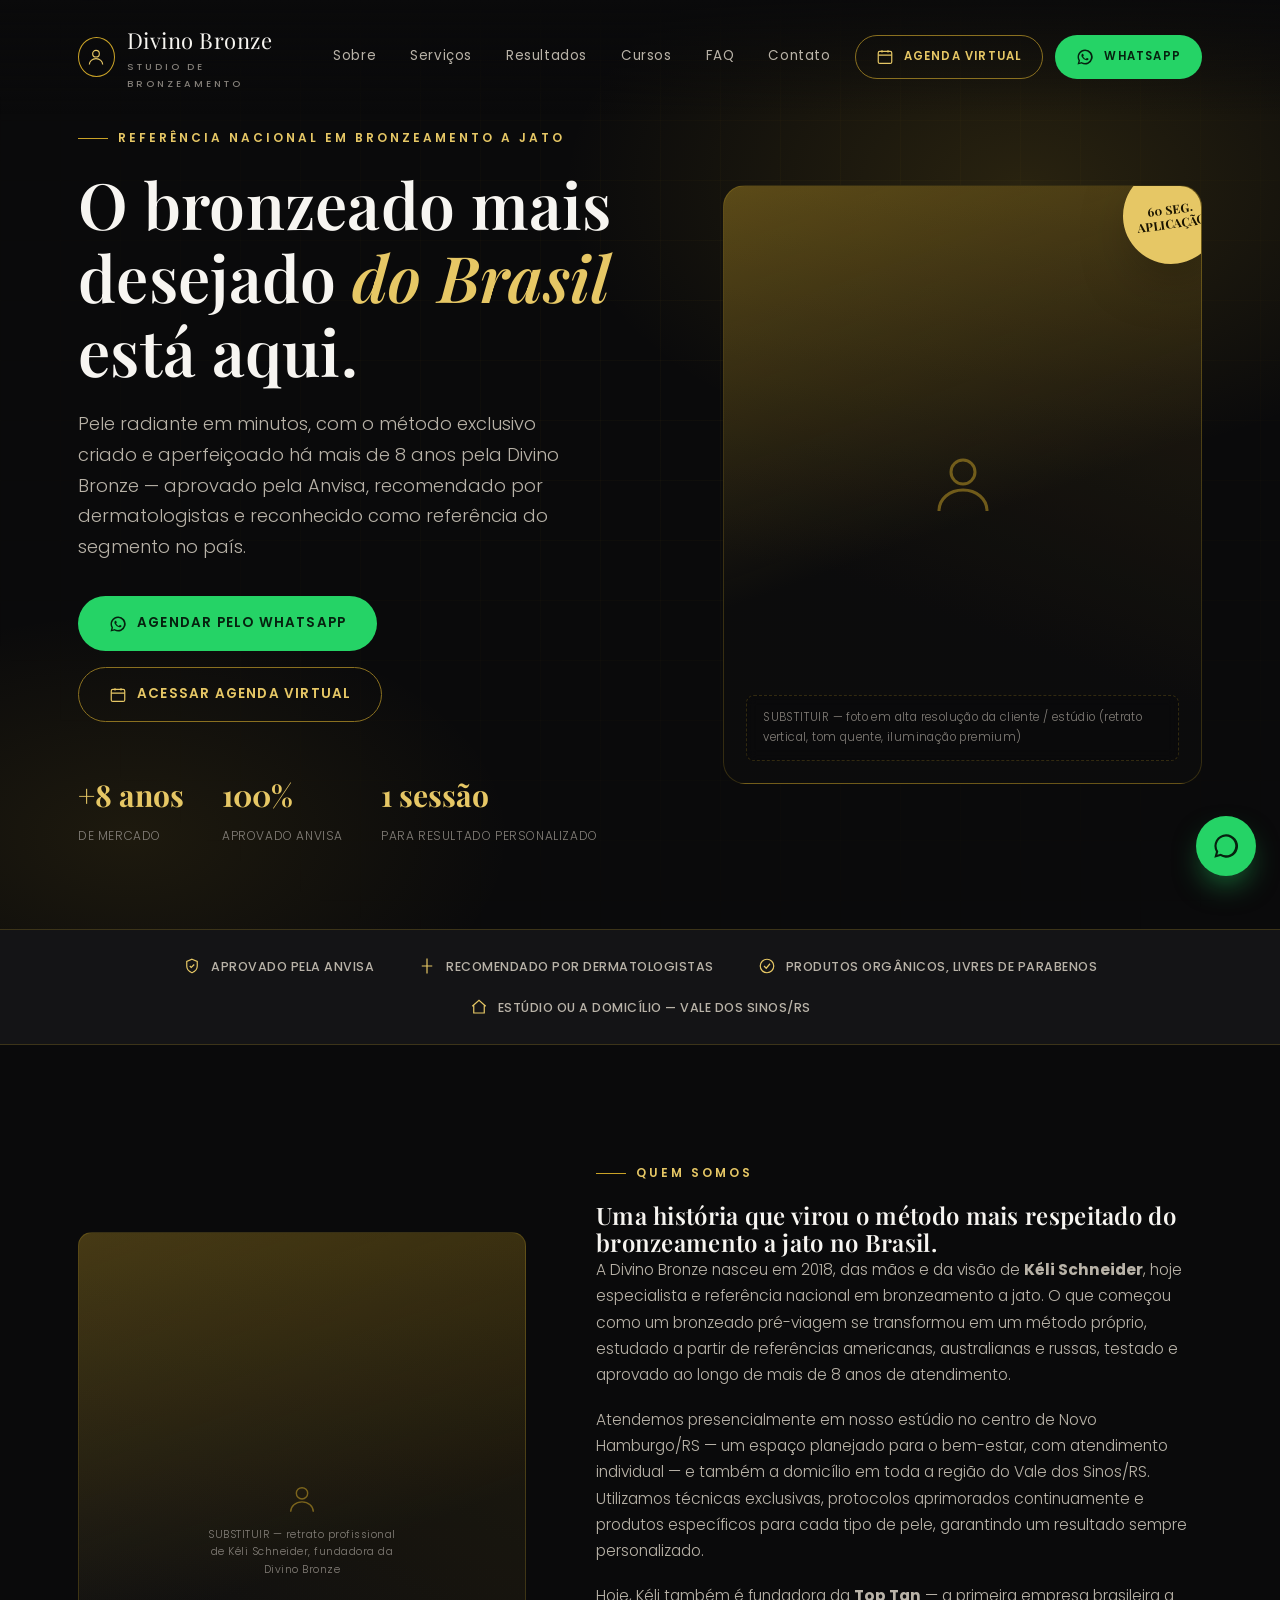
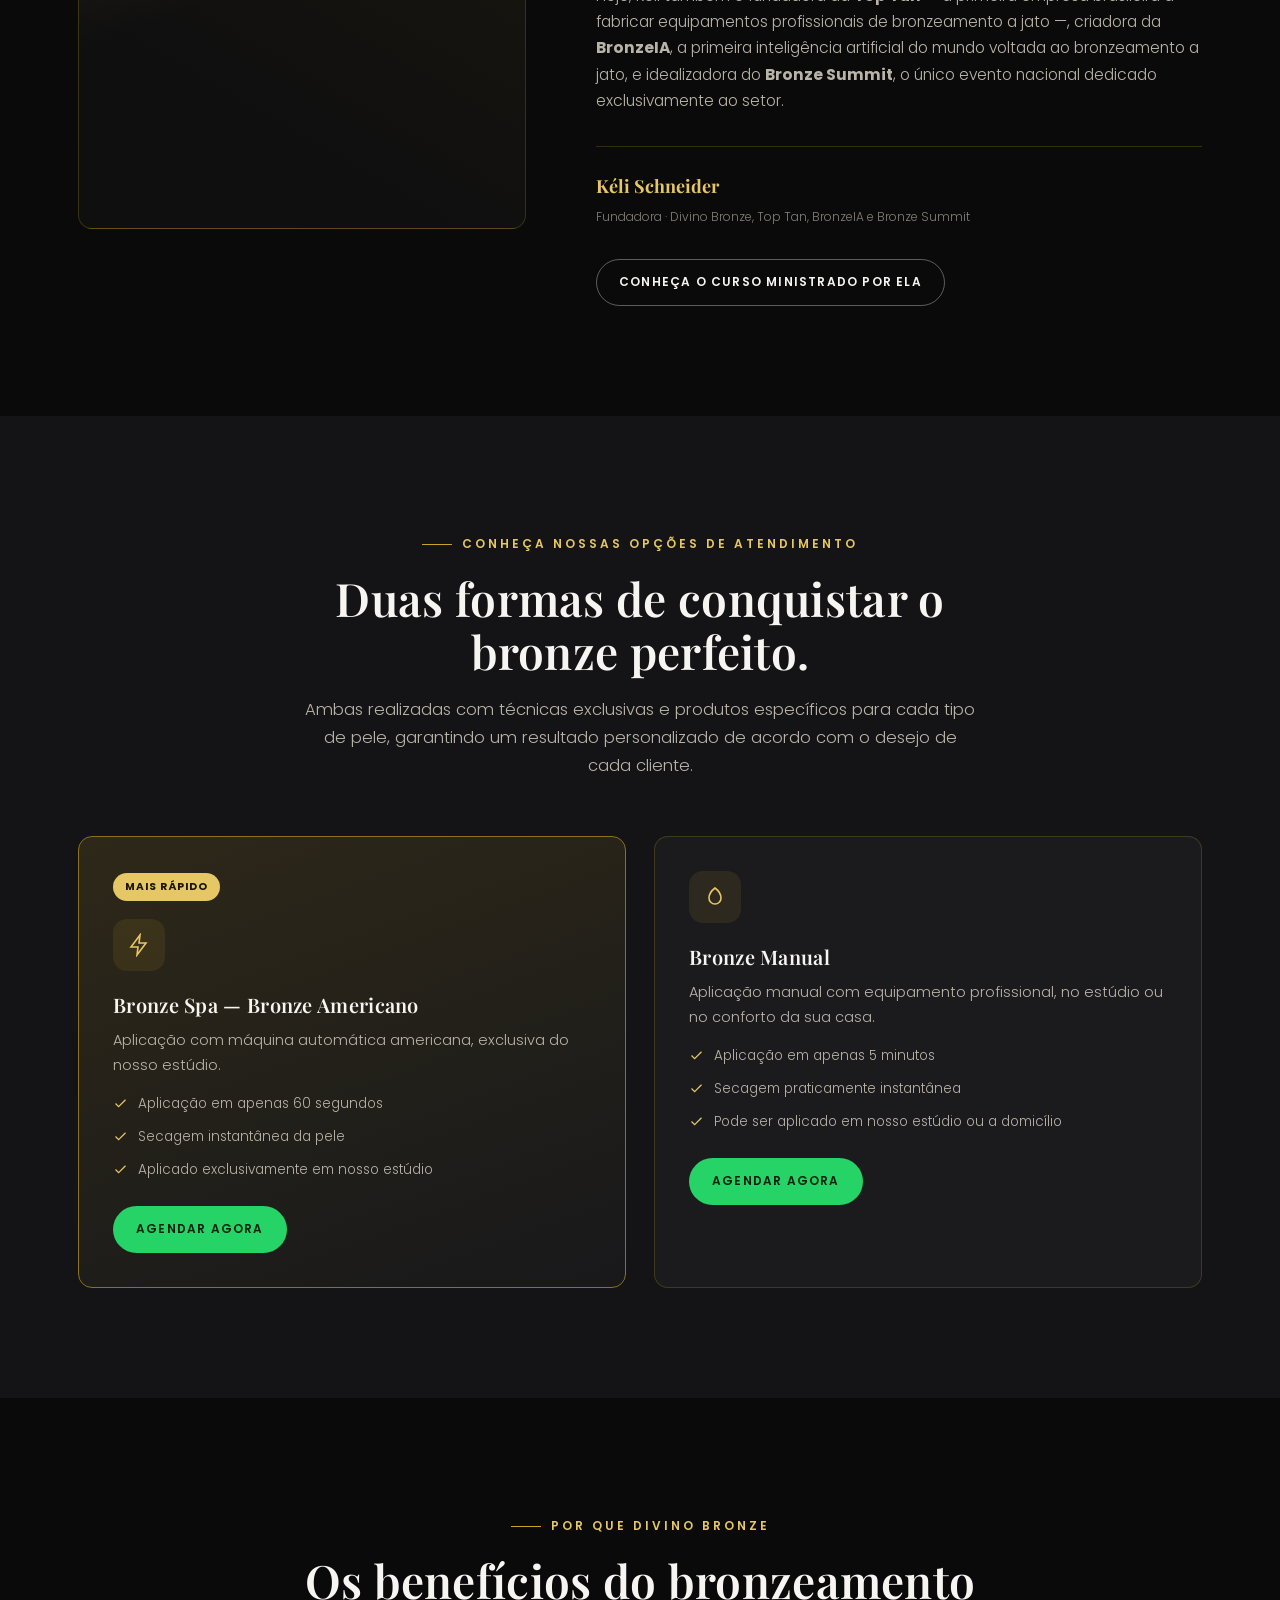
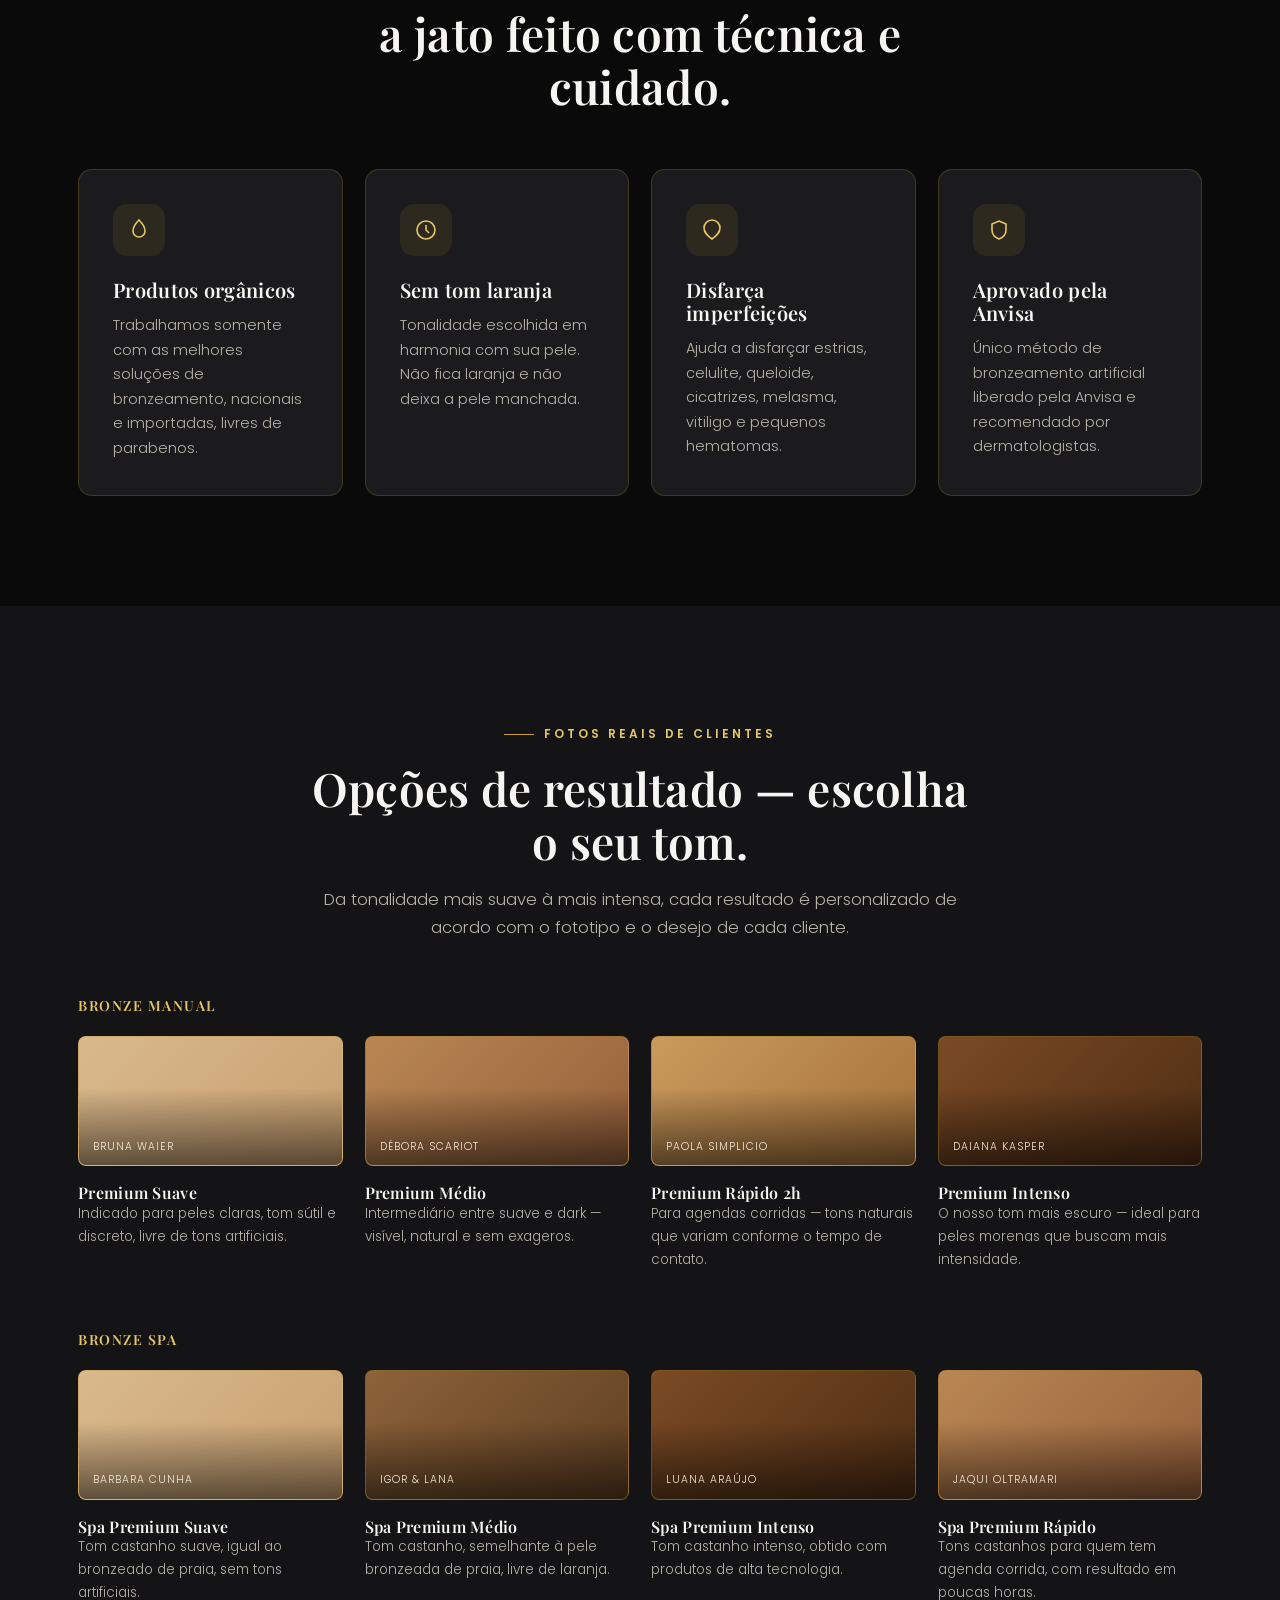
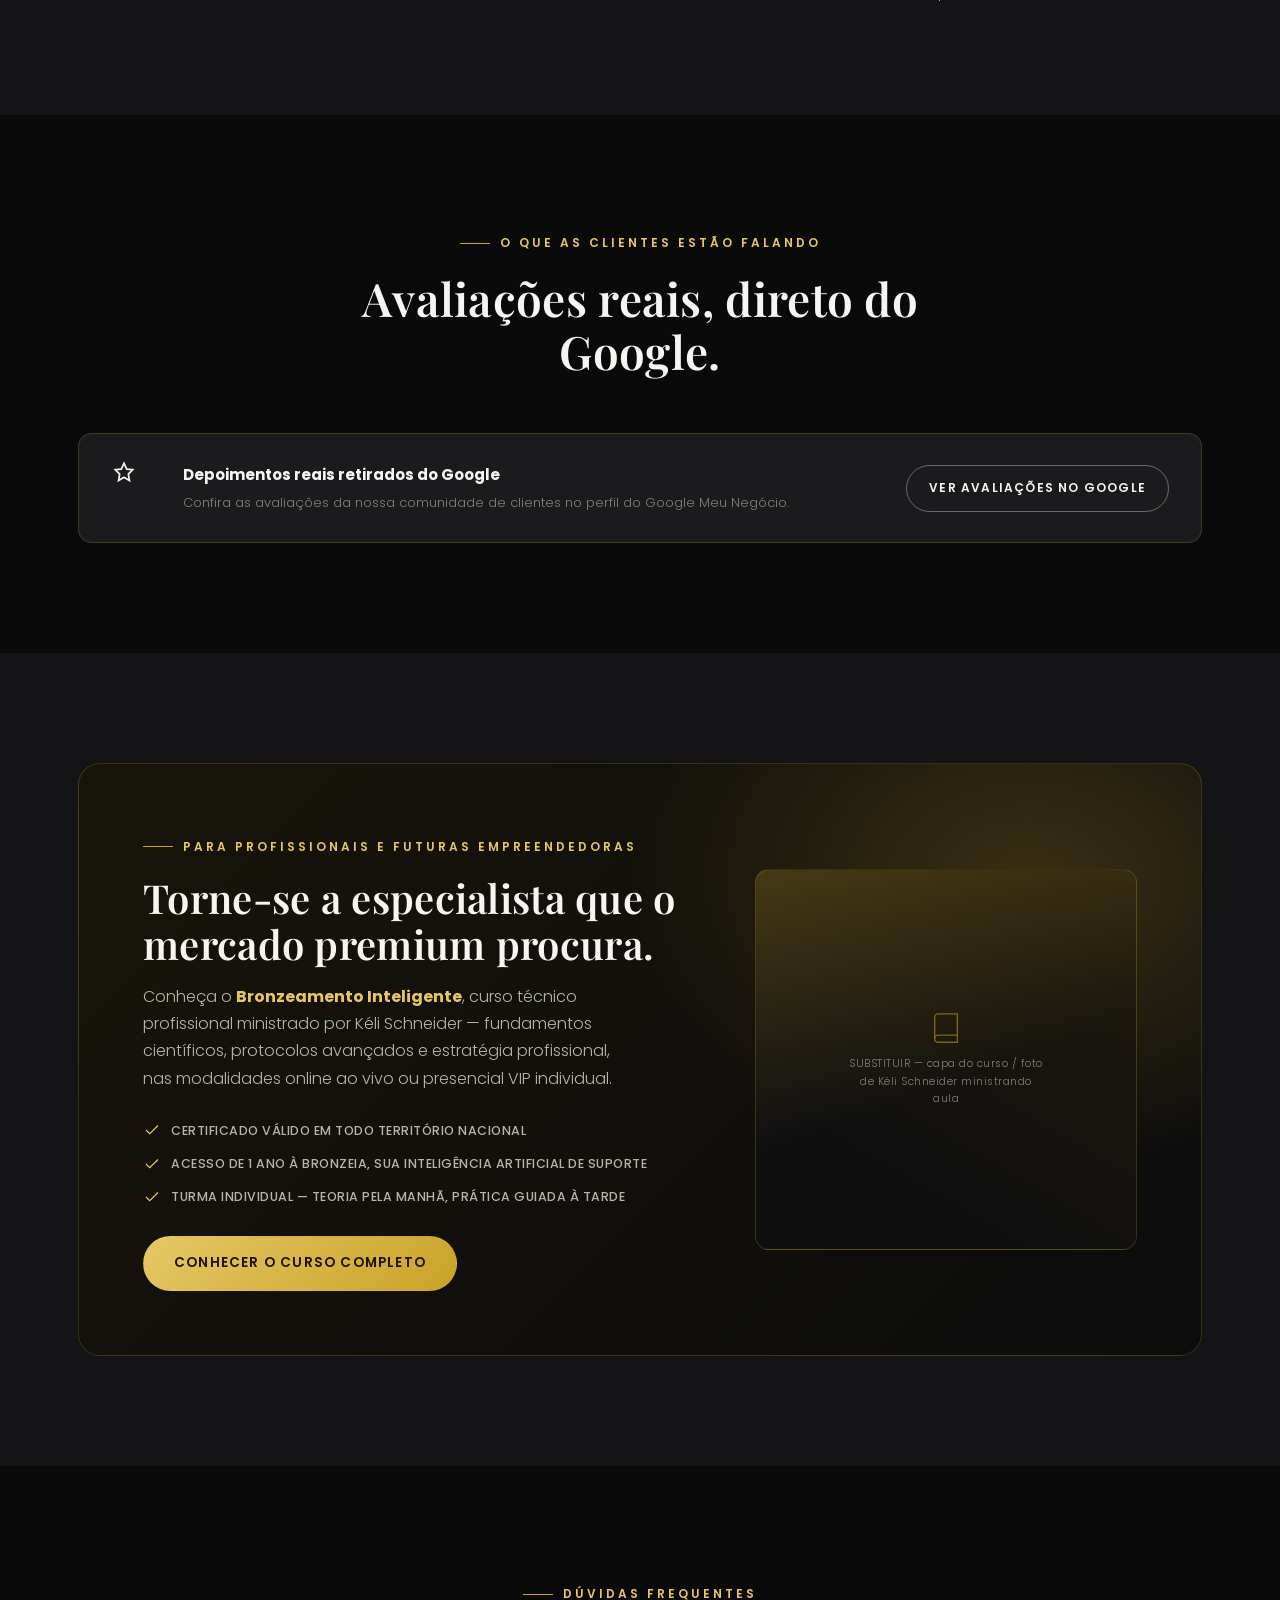
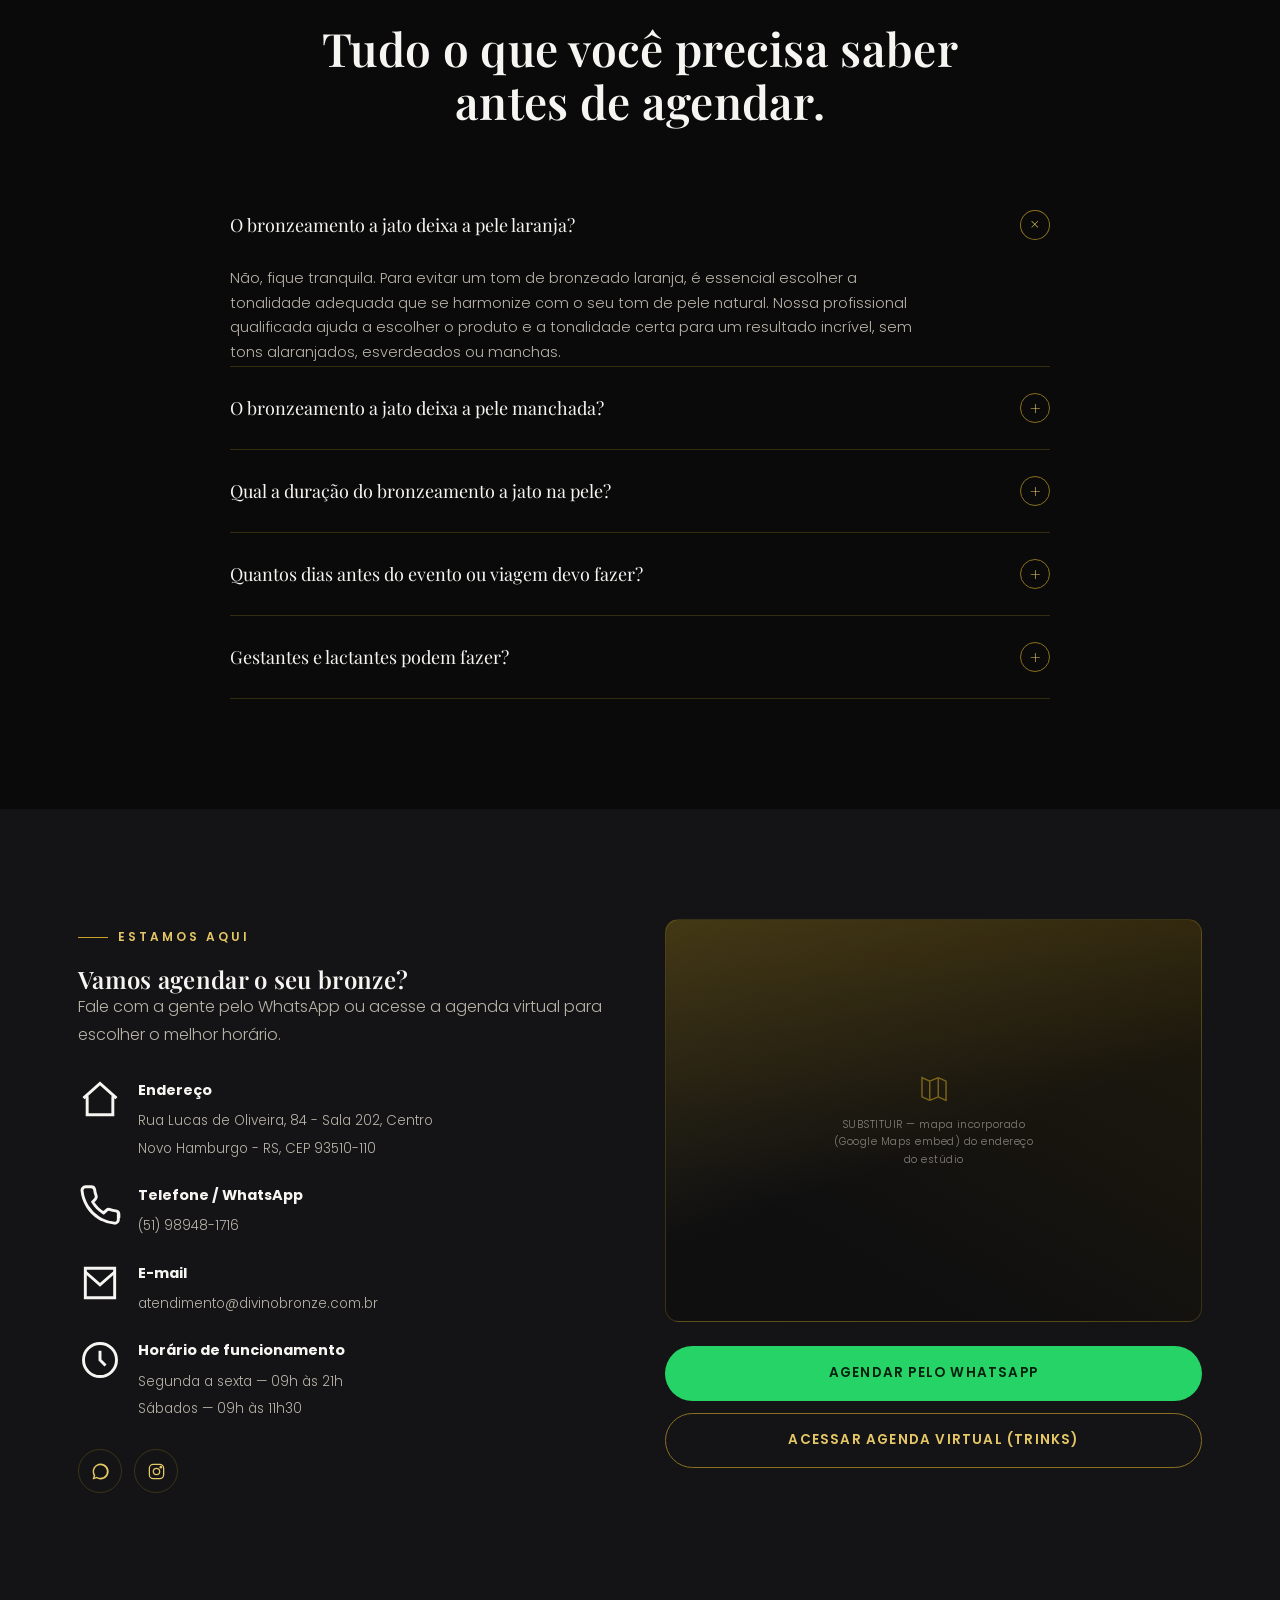
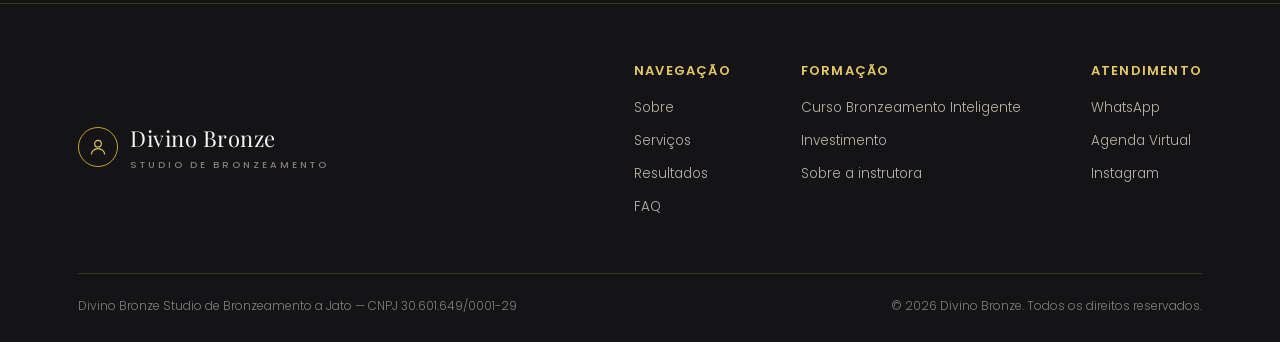
==== index.html @ 5d131f24 "Create index.html" ====
<!DOCTYPE html>
  <html lang="pt-BR">
  <head>
  <meta charset="UTF-8">
  <meta name="viewport" content="width=device-width, initial-scale=1.0">
  <title>Divino Bronze | Studio de Bronzeamento a Jato em Novo Hamburgo/RS</title>
  <meta name="description" content="Referência nacional em bronzeamento a jato. Atendimento premium em estúdio ou a domicílio em Novo Hamburgo/RS. Agende pelo WhatsApp ou pela agenda virtual.">
  <link rel="preconnect" href="https://fonts.googleapis.com">
  <link rel="preconnect" href="https://fonts.gstatic.com" crossorigin>
  <link href="https://fonts.googleapis.com/css2?family=Playfair+Display:wght@500;600;700&family=Poppins:wght@300;400;500;600;700&display=swap" rel="stylesheet">
  <link rel="stylesheet" href="css/style.css">
  </head>
  <body>

  <!-- ===================== HEADER ===================== -->
  <header class="site-header">
    <div class="container header-inner">
      <a href="index.html" class="logo">
        <span class="mark">
          <svg viewBox="0 0 24 24" fill="none" stroke="currentColor" stroke-width="1.4"><circle cx="12" cy="8" r="4"/><path d="M4 21c0-4 3.5-7 8-7s8 3 8 7"/></svg>
        </span>
        <span>Divino Bronze<small>Studio de Bronzeamento</small></span>
    </a>

    <nav class="main-nav">
      <a href="index.html#sobre">Sobre</a>
      <a href="index.html#servicos">Serviços</a>
        <a href="index.html#resultados">Resultados</a>
        <a href="cursos.html">Cursos</a>
        <a href="index.html#faq">FAQ</a>
        <a href="index.html#contato">Contato</a>
      </nav>

      <div class="header-ctas">
        <a class="btn btn-agenda btn-sm" href="https://www.trinks.com/divino-bronze" target="_blank" rel="noopener">
          <svg viewBox="0 0 24 24" fill="none" stroke="currentColor" stroke-width="1.6"><rect x="3" y="4.5" width="18" height="16" rx="2"/><path d="M3 9.5h18M8 3v3M16 3v3"/></svg>
          <span class="long">Agenda Virtual</span>
        </a>
        <a class="btn btn-whatsapp btn-sm" href="https://wa.me/5551989481716?text=Ol%C3%A1%2C%20Divino%20Bronze!%20Quero%20agendar%20meu%20bronzeamento%20a%20jato." target="_blank" rel="noopener">
          <svg viewBox="0 0 24 24" fill="currentColor"><path d="M12 2a10 10 0 0 0-8.6 15L2 22l5.2-1.4A10 10 0 1 0 12 2zm0 18a8 8 0 0 1-4.1-1.1l-.3-.2-3 .8.8-2.9-.2-.3A8 8 0 1 1 12 20zm4.4-5.9c-.2-.1-1.4-.7-1.6-.8-.2-.1-.4-.1-.5.1-.2.2-.6.8-.8 1-.1.2-.3.2-.5.1-.2-.1-1-.4-2-1.2-.7-.7-1.2-1.5-1.4-1.7-.1-.2 0-.4.1-.5l.4-.4c.1-.1.2-.3.2-.4.1-.2 0-.3 0-.4-.1-.1-.5-1.3-.7-1.8-.2-.4-.4-.4-.5-.4h-.5c-.2 0-.4.1-.6.3-.2.2-.8.8-.8 1.9s.8 2.2.9 2.4c.1.2 1.6 2.5 4 3.5.6.2 1 .4 1.3.5.6.2 1.1.2 1.5.1.5-.1 1.4-.6 1.6-1.1.2-.5.2-1 .1-1.1z"/></svg>
          <span>WhatsApp</span>
        </a>
      </div>

      <button class="nav-toggle" aria-label="Abrir menu">
      <svg viewBox="0 0 24 24" fill="none" stroke="currentColor" stroke-width="1.6"><path d="M4 7h16M4 12h16M4 17h16"/></svg>
      </button>
    </div>
  </header>

  <div class="mobile-panel">
    <button class="mobile-close" aria-label="Fechar menu">
      <svg viewBox="0 0 24 24" fill="none" stroke="currentColor" stroke-width="1.6"><path d="M6 6l12 12M18 6L6 18"/></svg>
    </button>
    <a href="index.html#sobre">Sobre</a>
    <a href="index.html#servicos">Serviços</a>
    <a href="index.html#resultados">Resultados</a>
    <a href="cursos.html">Cursos</a>
    <a href="index.html#faq">FAQ</a>
    <a href="index.html#contato">Contato</a>
    <div class="cta-row">
      <a class="btn btn-whatsapp" href="https://wa.me/5551989481716?text=Ol%C3%A1%2C%20Divino%20Bronze!%20Quero%20agendar%20meu%20bronzeamento%20a%20jato." target="_blank" rel="noopener">WhatsApp</a>
      <a class="btn btn-agenda" href="https://www.trinks.com/divino-bronze" target="_blank" rel="noopener">Agenda Virtual</a>
    </div>
  </div>

  <!-- ===================== HERO ===================== -->
  <section class="hero">
    <div class="container hero-grid">
      <div class="reveal in-view">
        <div class="eyebrow">Referência nacional em bronzeamento a jato</div>
        <h1>O bronzeado mais desejado <em>do Brasil</em> está aqui.</h1>
        <p class="lead">Pele radiante em minutos, com o método exclusivo criado e aperfeiçoado há mais de 8 anos pela Divino Bronze — aprovado pela Anvisa, recomendado por dermatologistas e reconhecido como referência do segmento no país.</p>
        <div class="cta-row">
          <a class="btn btn-whatsapp" href="https://wa.me/5551989481716?text=Ol%C3%A1%2C%20Divino%20Bronze!%20Quero%20agendar%20meu%20bronzeamento%20a%20jato." target="_blank" rel="noopener">
            <svg viewBox="0 0 24 24" fill="currentColor"><path d="M12 2a10 10 0 0 0-8.6 15L2 22l5.2-1.4A10 10 0 1 0 12 2zm0 18a8 8 0 0 1-4.1-1.1l-.3-.2-3 .8.8-2.9-.2-.3A8 8 0 1 1 12 20zm4.4-5.9c-.2-.1-1.4-.7-1.6-.8-.2-.1-.4-.1-.5.1-.2.2-.6.8-.8 1-.1.2-.3.2-.5.1-.2-.1-1-.4-2-1.2-.7-.7-1.2-1.5-1.4-1.7-.1-.2 0-.4.1-.5l.4-.4c.1-.1.2-.3.2-.4.1-.2 0-.3 0-.4-.1-.1-.5-1.3-.7-1.8-.2-.4-.4-.4-.5-.4h-.5c-.2 0-.4.1-.6.3-.2.2-.8.8-.8 1.9s.8 2.2.9 2.4c.1.2 1.6 2.5 4 3.5.6.2 1 .4 1.3.5.6.2 1.1.2 1.5.1.5-.1 1.4-.6 1.6-1.1.2-.5.2-1 .1-1.1z"/></svg>
            Agendar pelo WhatsApp
        </a>
        <a class="btn btn-agenda" href="https://www.trinks.com/divino-bronze" target="_blank" rel="noopener">
            <svg viewBox="0 0 24 24" fill="none" stroke="currentColor" stroke-width="1.6"><rect x="3" y="4.5" width="18" height="16" rx="2"/><path d="M3 9.5h18M8 3v3M16 3v3"/></svg>
            Acessar Agenda Virtual
        </a>
      </div>
      <div class="hero-stats">
        <div class="stat"><b>+8 anos</b><span>DE MERCADO</span></div>
        <div class="stat"><b>100%</b><span>APROVADO ANVISA</span></div>
        <div class="stat"><b>1 sessão</b><span>PARA RESULTADO PERSONALIZADO</span></div>
        </div>
    </div>

      <div class="reveal">
        <div class="hero-visual">
        <div class="hero-badge">60 SEG. APLICAÇÃO</div>
        <svg class="ph-icon" viewBox="0 0 24 24" fill="none" stroke="currentColor" stroke-width="1"><circle cx="12" cy="8" r="4"/><path d="M4 21c0-4 3.5-7 8-7s8 3 8 7"/></svg>
          <div class="ph-label">SUBSTITUIR — foto em alta resolução da cliente / estúdio (retrato vertical, tom quente, iluminação premium)</div>
        </div>
      </div>
    </div>
  </section>

  <!-- ===================== TRUST BAR ===================== -->
  <div class="trust-bar">
    <div class="container">
      <div class="trust-item"><svg viewBox="0 0 24 24" fill="none" stroke="currentColor" stroke-width="1.6"><path d="M12 3l7 3v6c0 4.5-3 7.5-7 9-4-1.5-7-4.5-7-9V6l7-3z"/><path d="m9 12 2 2 4-4"/></svg> Aprovado pela Anvisa</div>
      <div class="trust-item"><svg viewBox="0 0 24 24" fill="none" stroke="currentColor" stroke-width="1.6"><path d="M12 2v20M5 12h14"/></svg> Recomendado por dermatologistas</div>
    <div class="trust-item"><svg viewBox="0 0 24 24" fill="none" stroke="currentColor" stroke-width="1.6"><circle cx="12" cy="12" r="9"/><path d="M8 12l3 3 5-6"/></svg> Produtos orgânicos, livres de parabenos</div>
    <div class="trust-item"><svg viewBox="0 0 24 24" fill="none" stroke="currentColor" stroke-width="1.6"><path d="M3 11l9-8 9 8M5 10v10h14V10"/></svg> Estúdio ou a domicílio — Vale dos Sinos/RS</div>
  </div>
  </div>

  <!-- ===================== SOBRE ===================== -->
  <section class="section" id="sobre">
    <div class="container about-grid">
      <div class="reveal">
        <div class="photo-ph about-visual">
          <svg viewBox="0 0 24 24" fill="none" stroke="currentColor" stroke-width="1"><circle cx="12" cy="8" r="4"/><path d="M4 21c0-4 3.5-7 8-7s8 3 8 7"/></svg>
          <span>SUBSTITUIR — retrato profissional de Kéli Schneider, fundadora da Divino Bronze</span>
        </div>
      </div>
      <div class="reveal about-copy">
        <div class="eyebrow">Quem somos</div>
        <h2>Uma história que virou o método mais respeitado do bronzeamento a jato no Brasil.</h2>
        <p>A Divino Bronze nasceu em 2018, das mãos e da visão de <strong>Kéli Schneider</strong>, hoje especialista e referência nacional em bronzeamento a jato. O que começou como um bronzeado pré-viagem se transformou em um método próprio, estudado a partir de referências americanas, australianas e russas, testado e aprovado ao longo de mais de 8 anos de atendimento.</p>
        <p>Atendemos presencialmente em nosso estúdio no centro de Novo Hamburgo/RS — um espaço planejado para o bem-estar, com atendimento individual — e também a domicílio em toda a região do Vale dos Sinos/RS. Utilizamos técnicas exclusivas, protocolos aprimorados continuamente e produtos específicos para cada tipo de pele, garantindo um resultado sempre personalizado.</p>
        <p>Hoje, Kéli também é fundadora da <strong>Top Tan</strong> — a primeira empresa brasileira a fabricar equipamentos profissionais de bronzeamento a jato —, criadora da <strong>BronzeIA</strong>, a primeira inteligência artificial do mundo voltada ao bronzeamento a jato, e idealizadora do <strong>Bronze Summit</strong>, o único evento nacional dedicado exclusivamente ao setor.</p>
        <div class="about-signature">
          <div>
            <strong>Kéli Schneider</strong>
          <span>Fundadora · Divino Bronze, Top Tan, BronzeIA e Bronze Summit</span>
          </div>
      </div>
        <div class="cta-row" style="margin-top:30px;">
          <a class="btn btn-outline-light btn-sm" href="cursos.html">Conheça o curso ministrado por ela</a>
        </div>
    </div>
  </div>
</section>

<!-- ===================== SERVIÇOS ===================== -->
  <section class="section section--alt" id="servicos">
    <div class="container">
    <div class="section-head center reveal">
        <div class="eyebrow">Conheça nossas opções de atendimento</div>
        <h2>Duas formas de conquistar o bronze perfeito.</h2>
      <p>Ambas realizadas com técnicas exclusivas e produtos específicos para cada tipo de pele, garantindo um resultado personalizado de acordo com o desejo de cada cliente.</p>
      </div>

      <div class="grid-2">
        <div class="card card--featured reveal">
          <span class="card-tag">Mais rápido</span>
        <div class="icon-badge"><svg viewBox="0 0 24 24" fill="none" stroke="currentColor" stroke-width="1.6"><path d="M13 2 4 14h7l-1 8 9-12h-7l1-8z"/></svg></div>
          <h3>Bronze Spa — Bronze Americano</h3>
        <p>Aplicação com máquina automática americana, exclusiva do nosso estúdio.</p>
        <ul>
          <li><svg viewBox="0 0 24 24" fill="none" stroke="currentColor" stroke-width="2"><path d="M20 6 9 17l-5-5"/></svg> Aplicação em apenas 60 segundos</li>
          <li><svg viewBox="0 0 24 24" fill="none" stroke="currentColor" stroke-width="2"><path d="M20 6 9 17l-5-5"/></svg> Secagem instantânea da pele</li>
          <li><svg viewBox="0 0 24 24" fill="none" stroke="currentColor" stroke-width="2"><path d="M20 6 9 17l-5-5"/></svg> Aplicado exclusivamente em nosso estúdio</li>
          </ul>
          <div class="card-foot">
            <a class="btn btn-whatsapp btn-sm" href="https://wa.me/5551989481716?text=Ol%C3%A1!%20Quero%20agendar%20o%20Bronze%20Spa%20(bronze%20americano)." target="_blank" rel="noopener">Agendar agora</a>
          </div>
        </div>

        <div class="card reveal">
          <div class="icon-badge"><svg viewBox="0 0 24 24" fill="none" stroke="currentColor" stroke-width="1.6"><path d="M12 3c-4 3-6 6-6 10a6 6 0 0 0 12 0c0-4-2-7-6-10z"/></svg></div>
          <h3>Bronze Manual</h3>
          <p>Aplicação manual com equipamento profissional, no estúdio ou no conforto da sua casa.</p>
        <ul>
          <li><svg viewBox="0 0 24 24" fill="none" stroke="currentColor" stroke-width="2"><path d="M20 6 9 17l-5-5"/></svg> Aplicação em apenas 5 minutos</li>
          <li><svg viewBox="0 0 24 24" fill="none" stroke="currentColor" stroke-width="2"><path d="M20 6 9 17l-5-5"/></svg> Secagem praticamente instantânea</li>
            <li><svg viewBox="0 0 24 24" fill="none" stroke="currentColor" stroke-width="2"><path d="M20 6 9 17l-5-5"/></svg> Pode ser aplicado em nosso estúdio ou a domicílio</li>
        </ul>
        <div class="card-foot">
          <a class="btn btn-whatsapp btn-sm" href="https://wa.me/5551989481716?text=Ol%C3%A1!%20Quero%20agendar%20o%20Bronze%20Manual." target="_blank" rel="noopener">Agendar agora</a>
          </div>
        </div>
      </div>
    </div>
  </section>

  <!-- ===================== DIFERENCIAIS ===================== -->
  <section class="section">
    <div class="container">
      <div class="section-head center reveal">
        <div class="eyebrow">Por que Divino Bronze</div>
        <h2>Os benefícios do bronzeamento a jato feito com técnica e cuidado.</h2>
      </div>
      <div class="grid-4">
        <div class="card reveal">
          <div class="icon-badge"><svg viewBox="0 0 24 24" fill="none" stroke="currentColor" stroke-width="1.6"><path d="M12 2C8 6 6 9 6 13a6 6 0 0 0 12 0c0-4-2-7-6-11z"/></svg></div>
          <h3>Produtos orgânicos</h3>
        <p>Trabalhamos somente com as melhores soluções de bronzeamento, nacionais e importadas, livres de parabenos.</p>
      </div>
        <div class="card reveal">
          <div class="icon-badge"><svg viewBox="0 0 24 24" fill="none" stroke="currentColor" stroke-width="1.6"><circle cx="12" cy="12" r="9"/><path d="M12 7v5l3 3"/></svg></div>
          <h3>Sem tom laranja</h3>
        <p>Tonalidade escolhida em harmonia com sua pele. Não fica laranja e não deixa a pele manchada.</p>
      </div>
      <div class="card reveal">
        <div class="icon-badge"><svg viewBox="0 0 24 24" fill="none" stroke="currentColor" stroke-width="1.6"><path d="M12 21c-4-3-8-6-8-11a8 8 0 0 1 16 0c0 5-4 8-8 11z"/></svg></div>
          <h3>Disfarça imperfeições</h3>
          <p>Ajuda a disfarçar estrias, celulite, queloide, cicatrizes, melasma, vitiligo e pequenos hematomas.</p>
      </div>
        <div class="card reveal">
          <div class="icon-badge"><svg viewBox="0 0 24 24" fill="none" stroke="currentColor" stroke-width="1.6"><path d="M12 3l7 3v6c0 4.5-3 7.5-7 9-4-1.5-7-4.5-7-9V6l7-3z"/></svg></div>
          <h3>Aprovado pela Anvisa</h3>
        <p>Único método de bronzeamento artificial liberado pela Anvisa e recomendado por dermatologistas.</p>
      </div>
    </div>
  </div>
</section>

  <!-- ===================== RESULTADOS ===================== -->
  <section class="section section--alt" id="resultados">
    <div class="container">
      <div class="section-head center reveal">
        <div class="eyebrow">Fotos reais de clientes</div>
        <h2>Opções de resultado — escolha o seu tom.</h2>
        <p>Da tonalidade mais suave à mais intensa, cada resultado é personalizado de acordo com o fototipo e o desejo de cada cliente.</p>
    </div>

      <h3 class="gold-text" style="font-size:14px; letter-spacing:1.5px; text-transform:uppercase; margin-bottom:22px;">Bronze Manual</h3>
      <div class="grid-4" style="margin-bottom:60px;">
        <div class="tone-card reveal">
          <div class="tone-swatch tone-suave"><span>Bruna Waier</span></div>
          <h3 style="font-size:16px;">Premium Suave</h3>
          <p style="color:var(--text-muted); font-size:13.5px;">Indicado para peles claras, tom sútil e discreto, livre de tons artificiais.</p>
        </div>
        <div class="tone-card reveal">
          <div class="tone-swatch tone-medio"><span>Débora Scariot</span></div>
        <h3 style="font-size:16px;">Premium Médio</h3>
        <p style="color:var(--text-muted); font-size:13.5px;">Intermediário entre suave e dark — visível, natural e sem exageros.</p>
        </div>
        <div class="tone-card reveal">
          <div class="tone-swatch tone-rapido"><span>Paola Simplicio</span></div>
          <h3 style="font-size:16px;">Premium Rápido 2h</h3>
          <p style="color:var(--text-muted); font-size:13.5px;">Para agendas corridas — tons naturais que variam conforme o tempo de contato.</p>
        </div>
        <div class="tone-card reveal">
        <div class="tone-swatch tone-intenso"><span>Daiana Kasper</span></div>
          <h3 style="font-size:16px;">Premium Intenso</h3>
          <p style="color:var(--text-muted); font-size:13.5px;">O nosso tom mais escuro — ideal para peles morenas que buscam mais intensidade.</p>
      </div>
    </div>

    <h3 class="gold-text" style="font-size:14px; letter-spacing:1.5px; text-transform:uppercase; margin-bottom:22px;">Bronze Spa</h3>
      <div class="grid-4">
        <div class="tone-card reveal">
          <div class="tone-swatch tone-suave"><span>Barbara Cunha</span></div>
          <h3 style="font-size:16px;">Spa Premium Suave</h3>
        <p style="color:var(--text-muted); font-size:13.5px;">Tom castanho suave, igual ao bronzeado de praia, sem tons artificiais.</p>
      </div>
      <div class="tone-card reveal">
          <div class="tone-swatch tone-spa"><span>Igor &amp; Lana</span></div>
          <h3 style="font-size:16px;">Spa Premium Médio</h3>
        <p style="color:var(--text-muted); font-size:13.5px;">Tom castanho, semelhante à pele bronzeada de praia, livre de laranja.</p>
      </div>
      <div class="tone-card reveal">
          <div class="tone-swatch tone-intenso"><span>Luana Araújo</span></div>
        <h3 style="font-size:16px;">Spa Premium Intenso</h3>
        <p style="color:var(--text-muted); font-size:13.5px;">Tom castanho intenso, obtido com produtos de alta tecnologia.</p>
        </div>
        <div class="tone-card reveal">
          <div class="tone-swatch tone-medio"><span>Jaqui Oltramari</span></div>
          <h3 style="font-size:16px;">Spa Premium Rápido</h3>
        <p style="color:var(--text-muted); font-size:13.5px;">Tons castanhos para quem tem agenda corrida, com resultado em poucas horas.</p>
        </div>
      </div>
    </div>
  </section>

  <!-- ===================== DEPOIMENTOS ===================== -->
  <section class="section">
    <div class="container">
      <div class="section-head center reveal">
        <div class="eyebrow">O que as clientes estão falando</div>
        <h2>Avaliações reais, direto do Google.</h2>
      </div>
      <div class="google-cta reveal">
        <div class="left">
          <div class="icon-badge" style="width:56px;height:56px;">
            <svg viewBox="0 0 24 24" width="26" height="26" fill="none" stroke="currentColor" stroke-width="1.6"><path d="M12 3l2.5 5.5L20 9l-4 4 1 6-5-3-5 3 1-6-4-4 5.5-.5z"/></svg>
          </div>
          <div>
            <strong>Depoimentos reais retirados do Google</strong>
            <span>Confira as avaliações da nossa comunidade de clientes no perfil do Google Meu Negócio.</span>
          </div>
        </div>
        <a class="btn btn-outline-light btn-sm" href="https://www.google.com/maps/search/?api=1&query=Divino+Bronze+Studio+de+Bronzeamento+Rua+Lucas+de+Oliveira+84+Novo+Hamburgo" target="_blank" rel="noopener">Ver avaliações no Google</a>
    </div>
  </div>
</section>

  <!-- ===================== CURSOS TEASER ===================== -->
<section class="section section--alt">
    <div class="container">
      <div class="course-banner reveal">
        <div>
          <div class="eyebrow">Para profissionais e futuras empreendedoras</div>
        <h2>Torne-se a especialista que o mercado premium procura.</h2>
          <p>Conheça o <strong class="gold-text">Bronzeamento Inteligente</strong>, curso técnico profissional ministrado por Kéli Schneider — fundamentos científicos, protocolos avançados e estratégia profissional, nas modalidades online ao vivo ou presencial VIP individual.</p>
          <div class="course-banner-list">
            <div class="trust-item"><svg viewBox="0 0 24 24" fill="none" stroke="currentColor" stroke-width="1.6"><path d="M20 6 9 17l-5-5"/></svg> Certificado válido em todo território nacional</div>
            <div class="trust-item"><svg viewBox="0 0 24 24" fill="none" stroke="currentColor" stroke-width="1.6"><path d="M20 6 9 17l-5-5"/></svg> Acesso de 1 ano à BronzeIA, sua inteligência artificial de suporte</div>
            <div class="trust-item"><svg viewBox="0 0 24 24" fill="none" stroke="currentColor" stroke-width="1.6"><path d="M20 6 9 17l-5-5"/></svg> Turma individual — teoria pela manhã, prática guiada à tarde</div>
          </div>
          <div class="cta-row" style="margin-top:28px;">
            <a class="btn btn-gold" href="cursos.html">Conhecer o curso completo</a>
          </div>
        </div>
        <div class="photo-ph course-banner-visual">
          <svg viewBox="0 0 24 24" fill="none" stroke="currentColor" stroke-width="1"><path d="M4 19.5A2.5 2.5 0 0 1 6.5 17H20"/><path d="M6.5 2H20v20H6.5A2.5 2.5 0 0 1 4 19.5v-15A2.5 2.5 0 0 1 6.5 2z"/></svg>
          <span>SUBSTITUIR — capa do curso / foto de Kéli Schneider ministrando aula</span>
      </div>
    </div>
  </div>
</section>

<!-- ===================== FAQ ===================== -->
  <section class="section" id="faq">
    <div class="container">
      <div class="section-head center reveal">
        <div class="eyebrow">Dúvidas frequentes</div>
        <h2>Tudo o que você precisa saber antes de agendar.</h2>
      </div>
      <div class="faq-list reveal">
        <div class="faq-item open">
          <button class="faq-q">O bronzeamento a jato deixa a pele laranja?<span class="plus">+</span></button>
          <div class="faq-a"><p>Não, fique tranquila. Para evitar um tom de bronzeado laranja, é essencial escolher a tonalidade adequada que se harmonize com o seu tom de pele natural. Nossa profissional qualificada ajuda a escolher o produto e a tonalidade certa para um resultado incrível, sem tons alaranjados, esverdeados ou manchas.</p></div>
      </div>
        <div class="faq-item">
          <button class="faq-q">O bronzeamento a jato deixa a pele manchada?<span class="plus">+</span></button>
          <div class="faq-a"><p>Não. Por isso é muito importante escolher uma profissional qualificada para realizar sua sessão, pois a aplicação precisa ser uniforme e sem excesso de produto na pele. Com a técnica criada por Kéli Schneider e os cuidados pós-sessão, você terá a pele bronzeada que sempre sonhou, sem manchas ou falhas, em apenas uma sessão.</p></div>
      </div>
        <div class="faq-item">
          <button class="faq-q">Qual a duração do bronzeamento a jato na pele?<span class="plus">+</span></button>
        <div class="faq-a"><p>O bronzeamento a jato fica na camada mais superficial da pele e por isso tem um tempo de fixação de até 15 dias, seguindo os cuidados passados por nossa profissional no momento do atendimento.</p></div>
        </div>
        <div class="faq-item">
          <button class="faq-q">Quantos dias antes do evento ou viagem devo fazer?<span class="plus">+</span></button>
          <div class="faq-a"><p>O ideal é fazer no máximo um a dois dias de antecedência. Assim garantimos que o bronzeamento estará com o tom totalmente desenvolvido e deslumbrante.</p></div>
      </div>
      <div class="faq-item">
        <button class="faq-q">Gestantes e lactantes podem fazer?<span class="plus">+</span></button>
        <div class="faq-a"><p>Podem sim. Somente pedimos que sempre conversem com seu médico, para que ele oriente sobre alguma restrição ou necessidade específica durante o atendimento.</p></div>
      </div>
      </div>
    </div>
  </section>

  <!-- ===================== CONTATO ===================== -->
  <section class="section section--alt" id="contato">
    <div class="container contact-grid">
      <div class="reveal">
        <div class="eyebrow">Estamos aqui</div>
        <h2>Vamos agendar o seu bronze?</h2>
      <p style="color:var(--text-muted);">Fale com a gente pelo WhatsApp ou acesse a agenda virtual para escolher o melhor horário.</p>
      <div class="contact-info-list">
        <div class="contact-info-item">
          <div class="icon-badge"><svg viewBox="0 0 24 24" fill="none" stroke="currentColor" stroke-width="1.6"><path d="M3 11l9-8 9 8M5 10v10h14V10"/></svg></div>
          <div><strong>Endereço</strong><span>Rua Lucas de Oliveira, 84 - Sala 202, Centro<br>Novo Hamburgo - RS, CEP 93510-110</span></div>
        </div>
        <div class="contact-info-item">
          <div class="icon-badge"><svg viewBox="0 0 24 24" fill="none" stroke="currentColor" stroke-width="1.6"><path d="M22 16.9v3a2 2 0 0 1-2.2 2 19.8 19.8 0 0 1-8.6-3 19.5 19.5 0 0 1-6-6 19.8 19.8 0 0 1-3-8.7A2 2 0 0 1 4.1 2h3a2 2 0 0 1 2 1.7c.1 1 .3 2 .7 3a2 2 0 0 1-.4 2.1L8 10.3a16 16 0 0 0 6 6l1.5-1.4a2 2 0 0 1 2.1-.4c1 .4 2 .6 3 .7a2 2 0 0 1 1.7 2z"/></svg></div>
          <div><strong>Telefone / WhatsApp</strong><a href="tel:+5551989481716">(51) 98948-1716</a></div>
        </div>
        <div class="contact-info-item">
          <div class="icon-badge"><svg viewBox="0 0 24 24" fill="none" stroke="currentColor" stroke-width="1.6"><path d="M4 4h16v16H4z"/><path d="m4 6 8 7 8-7"/></svg></div>
          <div><strong>E-mail</strong><a href="mailto:atendimento@divinobronze.com.br">atendimento@divinobronze.com.br</a></div>
        </div>
        <div class="contact-info-item">
          <div class="icon-badge"><svg viewBox="0 0 24 24" fill="none" stroke="currentColor" stroke-width="1.6"><circle cx="12" cy="12" r="9"/><path d="M12 7v5l3 3"/></svg></div>
          <div><strong>Horário de funcionamento</strong><span>Segunda a sexta — 09h às 21h<br>Sábados — 09h às 11h30</span></div>
        </div>
      </div>
      <div class="social-row">
        <a href="https://wa.me/5551989481716" target="_blank" rel="noopener" aria-label="WhatsApp"><svg viewBox="0 0 24 24" fill="currentColor"><path d="M12 2a10 10 0 0 0-8.6 15L2 22l5.2-1.4A10 10 0 1 0 12 2zm0 18a8 8 0 0 1-4.1-1.1l-.3-.2-3 .8.8-2.9-.2-.3A8 8 0 1 1 12 20z"/></svg></a>
        <a href="https://www.instagram.com/estudiodivinobronze/" target="_blank" rel="noopener" aria-label="Instagram"><svg viewBox="0 0 24 24" fill="none" stroke="currentColor" stroke-width="1.6"><rect x="3" y="3" width="18" height="18" rx="5"/><circle cx="12" cy="12" r="4"/><circle cx="17.5" cy="6.5" r="1"/></svg></a>
      </div>
    </div>
    <div class="reveal">
      <div class="photo-ph map-ph">
        <svg viewBox="0 0 24 24" fill="none" stroke="currentColor" stroke-width="1"><path d="M9 20l-5.5-2.5V4L9 6.5m0 13.5 6-2.5m-6 2.5V6.5m6 11 5.5 2.5V6.5L15 4m0 13.5V4m0 0L9 6.5"/></svg>
        <span>SUBSTITUIR — mapa incorporado (Google Maps embed) do endereço do estúdio</span>
      </div>
      <div class="cta-row" style="margin-top:24px;">
        <a class="btn btn-whatsapp btn-block" href="https://wa.me/5551989481716?text=Ol%C3%A1%2C%20Divino%20Bronze!%20Quero%20agendar%20meu%20bronzeamento%20a%20jato." target="_blank" rel="noopener">Agendar pelo WhatsApp</a>
      </div>
      <div class="cta-row" style="margin-top:12px;">
        <a class="btn btn-agenda btn-block" href="https://www.trinks.com/divino-bronze" target="_blank" rel="noopener">Acessar Agenda Virtual (Trinks)</a>
      </div>
    </div>
  </div>
</section>

<!-- ===================== FOOTER ===================== -->
<footer class="site-footer">
  <div class="container">
    <div class="footer-top">
      <a href="index.html" class="logo">
        <span class="mark"><svg viewBox="0 0 24 24" fill="none" stroke="currentColor" stroke-width="1.4"><circle cx="12" cy="8" r="4"/><path d="M4 21c0-4 3.5-7 8-7s8 3 8 7"/></svg></span>
        <span>Divino Bronze<small>Studio de Bronzeamento</small></span>
      </a>
      <div class="footer-cols">
        <div class="footer-col">
          <h4>Navegação</h4>
          <a href="index.html#sobre">Sobre</a>
          <a href="index.html#servicos">Serviços</a>
          <a href="index.html#resultados">Resultados</a>
          <a href="index.html#faq">FAQ</a>
        </div>
        <div class="footer-col">
          <h4>Formação</h4>
          <a href="cursos.html">Curso Bronzeamento Inteligente</a>
          <a href="cursos.html#investimento">Investimento</a>
          <a href="cursos.html#instrutora">Sobre a instrutora</a>
        </div>
        <div class="footer-col">
          <h4>Atendimento</h4>
          <a href="https://wa.me/5551989481716" target="_blank" rel="noopener">WhatsApp</a>
          <a href="https://www.trinks.com/divino-bronze" target="_blank" rel="noopener">Agenda Virtual</a>
          <a href="https://www.instagram.com/estudiodivinobronze/" target="_blank" rel="noopener">Instagram</a>
        </div>
      </div>
    </div>
    <div class="footer-bottom">
      <span>Divino Bronze Studio de Bronzeamento a Jato — CNPJ 30.601.649/0001-29</span>
      <span>© <span data-year></span> Divino Bronze. Todos os direitos reservados.</span>
    </div>
  </div>
</footer>

<a class="float-wa" href="https://wa.me/5551989481716?text=Ol%C3%A1%2C%20Divino%20Bronze!%20Quero%20agendar%20meu%20bronzeamento%20a%20jato." target="_blank" rel="noopener" aria-label="Agendar pelo WhatsApp">
  <svg viewBox="0 0 24 24" fill="currentColor"><path d="M12 2a10 10 0 0 0-8.6 15L2 22l5.2-1.4A10 10 0 1 0 12 2zm0 18a8 8 0 0 1-4.1-1.1l-.3-.2-3 .8.8-2.9-.2-.3A8 8 0 1 1 12 20z"/></svg>
</a>

<script src="js/main.js"></script>
</body>
</html>
---- css/style.css ----
/* =========================================================
   DIVINO BRONZE — Design System
   Paleta: preto profundo + dourado + creme
   Fontes: Playfair Display (serif/títulos) + Poppins (corpo)
   ========================================================= */

:root {
    --black: #0a0a0b;
    --black-soft: #141416;
    --black-card: #1b1b1e;
    --gold: #c9a227;
    --gold-light: #e6c765;
    --gold-dim: #8a7020;
    --cream: #f4ecdd;
    --white: #f7f5f1;
    --text-muted: #b9b3a8;
    --text-faint: #85807a;
    --border: rgba(201, 162, 39, 0.22);
    --radius-lg: 22px;
    --radius-md: 14px;
    --radius-sm: 8px;
    --shadow: 0 20px 60px -20px rgba(0, 0, 0, 0.6);
    --maxw: 1180px;
    --whatsapp-green: #25d366;
}

* { margin: 0; padding: 0; box-sizing: border-box; }

html { scroll-behavior: smooth; }

body {
    background: var(--black);
    color: var(--white);
    font-family: 'Poppins', sans-serif;
    font-weight: 300;
    line-height: 1.7;
    -webkit-font-smoothing: antialiased;
    overflow-x: hidden;
}

img { max-width: 100%; display: block; }

a { color: inherit; text-decoration: none; }

ul { list-style: none; }

h1, h2, h3, h4 {
    font-family: 'Playfair Display', serif;
    font-weight: 600;
    line-height: 1.15;
    letter-spacing: 0.3px;
}

.container {
    max-width: var(--maxw);
    margin: 0 auto;
    padding: 0 28px;
}

.eyebrow {
    display: inline-flex;
    align-items: center;
    gap: 10px;
    font-family: 'Poppins', sans-serif;
    font-size: 12px;
    letter-spacing: 3px;
    text-transform: uppercase;
    color: var(--gold-light);
    font-weight: 600;
    margin-bottom: 18px;
}
.eyebrow::before {
    content: "";
    width: 30px;
    height: 1px;
    background: var(--gold);
}

.section {
    padding: 110px 0;
    position: relative;
}
.section--tight { padding: 70px 0; }
.section--alt { background: var(--black-soft); }

.section-head {
    max-width: 680px;
    margin-bottom: 56px;
}
.section-head.center { margin-left: auto; margin-right: auto; text-align: center; }

.section-head h2 {
    font-size: clamp(30px, 4vw, 46px);
    color: var(--white);
  margin-bottom: 18px;
}
.section-head p {
    color: var(--text-muted);
    font-size: 16.5px;
    font-weight: 300;
}

.gold-text { color: var(--gold-light); }
.italic-serif { font-family: 'Playfair Display', serif; font-style: italic; font-weight: 500; }

/* ---------- Buttons ---------- */
.btn {
    display: inline-flex;
    align-items: center;
    justify-content: center;
    gap: 10px;
    padding: 15px 30px;
    border-radius: 100px;
    font-family: 'Poppins', sans-serif;
    font-size: 13.5px;
    font-weight: 600;
    letter-spacing: 1.2px;
    text-transform: uppercase;
    border: 1px solid transparent;
    cursor: pointer;
    transition: all 0.3s ease;
    white-space: nowrap;
}
.btn svg { width: 18px; height: 18px; flex-shrink: 0; }

.btn-whatsapp {
    background: var(--whatsapp-green);
    color: #06210f;
}
.btn-whatsapp:hover { background: #2fe375; transform: translateY(-2px); box-shadow: 0 12px 24px -8px rgba(37, 211, 102, 0.5); }

.btn-agenda {
    background: transparent;
    color: var(--gold-light);
    border: 1px solid var(--gold-dim);
}
.btn-agenda:hover { border-color: var(--gold-light); background: rgba(201, 162, 39, 0.08); transform: translateY(-2px); }

.btn-gold {
    background: linear-gradient(135deg, var(--gold-light), var(--gold));
    color: #1a1400;
}
.btn-gold:hover { transform: translateY(-2px); box-shadow: 0 14px 30px -10px rgba(201, 162, 39, 0.55); }

.btn-outline-light {
    background: transparent;
    border: 1px solid rgba(247, 245, 241, 0.35);
    color: var(--white);
}
.btn-outline-light:hover { border-color: var(--white); background: rgba(255,255,255,0.06); }

.btn-block { width: 100%; }
.btn-sm { padding: 12px 22px; font-size: 12px; }

.cta-row { display: flex; flex-wrap: wrap; gap: 16px; align-items: center; }

/* ---------- Header ---------- */
.site-header {
    position: fixed;
    top: 0; left: 0; right: 0;
    z-index: 999;
    padding: 22px 0;
    transition: all 0.35s ease;
    background: linear-gradient(to bottom, rgba(10,10,11,0.9), transparent);
}
.site-header.scrolled {
    padding: 12px 0;
    background: rgba(10, 10, 11, 0.92);
    backdrop-filter: blur(14px);
    border-bottom: 1px solid var(--border);
}
.header-inner {
    display: flex;
    align-items: center;
    justify-content: space-between;
    gap: 24px;
}
.logo {
    display: flex;
    align-items: center;
    gap: 12px;
    font-family: 'Playfair Display', serif;
    font-size: 22px;
    color: var(--white);
    letter-spacing: 0.5px;
}
.logo .mark {
    width: 40px; height: 40px;
    border: 1.4px solid var(--gold);
    border-radius: 50%;
    display: flex; align-items: center; justify-content: center;
    color: var(--gold-light);
    font-size: 16px;
}
.logo .mark svg { width: 20px; height: 20px; }
.logo small {
    display: block;
    font-family: 'Poppins', sans-serif;
    font-size: 9.5px;
    letter-spacing: 3px;
    color: var(--text-faint);
    font-weight: 500;
    text-transform: uppercase;
}

.main-nav { display: flex; gap: 34px; }
.main-nav a {
    font-size: 13.5px;
    letter-spacing: 0.6px;
    color: var(--text-muted);
    font-weight: 400;
    position: relative;
    padding: 6px 0;
    transition: color 0.25s ease;
}
.main-nav a:hover, .main-nav a.active { color: var(--gold-light); }
.main-nav a::after {
    content: "";
    position: absolute;
    left: 0; bottom: 0;
    width: 0; height: 1px;
    background: var(--gold-light);
    transition: width 0.25s ease;
}
.main-nav a:hover::after { width: 100%; }

.header-ctas { display: flex; gap: 12px; }
.header-ctas .btn { padding: 11px 20px; font-size: 11.5px; }

.nav-toggle {
    display: none;
    width: 42px; height: 42px;
    border: 1px solid var(--border);
    border-radius: 50%;
    background: none;
    color: var(--white);
    align-items: center;
    justify-content: center;
    cursor: pointer;
}

.mobile-panel {
    position: fixed;
    inset: 0;
    background: rgba(8,8,9,0.98);
    z-index: 1200;
    display: flex;
    flex-direction: column;
    align-items: center;
    justify-content: center;
    gap: 28px;
    transform: translateY(-100%);
    transition: transform 0.4s ease;
}
.mobile-panel.open { transform: translateY(0); }
.mobile-panel a { font-family: 'Playfair Display', serif; font-size: 26px; color: var(--white); }
.mobile-panel .cta-row { flex-direction: column; margin-top: 12px; }
.mobile-close {
    position: absolute; top: 26px; right: 28px;
    width: 42px; height: 42px; border-radius: 50%;
    border: 1px solid var(--border); background: none; color: var(--white);
    display: flex; align-items: center; justify-content: center; cursor: pointer;
}

/* ---------- Hero ---------- */
.hero {
    min-height: 100vh;
    display: flex;
    align-items: center;
    position: relative;
    padding-top: 120px;
    padding-bottom: 80px;
    background:
          radial-gradient(ellipse 60% 50% at 80% 20%, rgba(201,162,39,0.16), transparent 60%),
          radial-gradient(ellipse 50% 40% at 10% 90%, rgba(201,162,39,0.10), transparent 60%),
          var(--black);
    overflow: hidden;
}
.hero::before {
    content: "";
    position: absolute; inset: 0;
    background-image:
          linear-gradient(rgba(201,162,39,0.045) 1px, transparent 1px),
          linear-gradient(90deg, rgba(201,162,39,0.045) 1px, transparent 1px);
    background-size: 60px 60px;
    mask-image: radial-gradient(ellipse 70% 70% at 60% 40%, black, transparent);
    pointer-events: none;
}
.hero-grid {
    display: grid;
    grid-template-columns: 1.1fr 0.9fr;
    gap: 60px;
    align-items: center;
    position: relative;
    z-index: 2;
}
.hero h1 {
    font-size: clamp(38px, 5.2vw, 64px);
    color: var(--white);
    margin-bottom: 22px;
}
.hero h1 em {
    font-style: italic;
    color: var(--gold-light);
}
.hero p.lead {
    color: var(--text-muted);
    font-size: 18px;
    max-width: 520px;
    margin-bottom: 34px;
}
.hero-stats {
    display: flex;
    gap: 38px;
    margin-top: 48px;
    flex-wrap: wrap;
}
.hero-stats .stat b {
    display: block;
    font-family: 'Playfair Display', serif;
    font-size: 30px;
    color: var(--gold-light);
}
.hero-stats .stat span {
    font-size: 12px;
    color: var(--text-faint);
    letter-spacing: 0.6px;
}

.hero-visual {
    position: relative;
    border-radius: var(--radius-lg);
    aspect-ratio: 4/5;
    background:
          linear-gradient(160deg, rgba(201,162,39,0.35), rgba(10,10,11,0.2) 55%),
          linear-gradient(200deg, #2a2210, #0c0c0d 70%);
    border: 1px solid var(--border);
    display: flex;
    align-items: center;
    justify-content: center;
    overflow: hidden;
}
.hero-visual .ph-label {
    position: absolute;
    bottom: 22px; left: 22px; right: 22px;
    background: rgba(10,10,11,0.55);
    backdrop-filter: blur(6px);
    border: 1px dashed var(--border);
    border-radius: var(--radius-sm);
    padding: 12px 16px;
    font-size: 11.5px;
    color: var(--text-faint);
    letter-spacing: 0.4px;
}
.hero-visual .ph-icon { color: var(--gold); opacity: 0.5; width: 72px; height: 72px; }
.hero-badge {
    position: absolute;
    top: -18px; right: -18px;
    background: var(--gold-light);
    color: #1a1400;
    width: 96px; height: 96px;
    border-radius: 50%;
    display: flex; align-items: center; justify-content: center;
    text-align: center;
    font-family: 'Playfair Display', serif;
    font-size: 12px;
    font-weight: 700;
    line-height: 1.2;
    box-shadow: var(--shadow);
    transform: rotate(-8deg);
}

/* Placeholder photo blocks used across the site wherever a real photo should go */
.photo-ph {
    background:
          linear-gradient(160deg, rgba(201,162,39,0.25), rgba(10,10,11,0.1) 55%),
          linear-gradient(210deg, #221c0c, #101011 75%);
    border: 1px solid var(--border);
    border-radius: var(--radius-md);
    display: flex;
    flex-direction: column;
    align-items: center;
    justify-content: center;
    gap: 10px;
    color: var(--text-faint);
    text-align: center;
    padding: 24px;
    position: relative;
    overflow: hidden;
}
.photo-ph svg { width: 34px; height: 34px; color: var(--gold); opacity: 0.55; }
.photo-ph span { font-size: 10.5px; letter-spacing: 0.5px; max-width: 200px; }

/* ---------- Marquee / trust bar ---------- */
.trust-bar {
    border-top: 1px solid var(--border);
    border-bottom: 1px solid var(--border);
    padding: 26px 0;
    background: var(--black-soft);
}
.trust-bar .container {
    display: flex;
    flex-wrap: wrap;
    gap: 20px 44px;
    justify-content: center;
    align-items: center;
}
.trust-item {
    display: flex;
    align-items: center;
    gap: 10px;
    font-size: 12.5px;
    letter-spacing: 0.5px;
    color: var(--text-muted);
    text-transform: uppercase;
    font-weight: 500;
}
.trust-item svg { width: 18px; height: 18px; color: var(--gold-light); flex-shrink: 0; }

/* ---------- About / Quem somos ---------- */
.about-grid {
    display: grid;
    grid-template-columns: 0.85fr 1.15fr;
    gap: 70px;
    align-items: center;
}
.about-visual { aspect-ratio: 3/4; }
.about-copy p { color: var(--text-muted); margin-bottom: 18px; font-size: 15.5px; }
.about-signature {
    margin-top: 32px;
    padding-top: 24px;
    border-top: 1px solid var(--border);
    display: flex;
    align-items: center;
    gap: 16px;
}
.about-signature strong { font-family: 'Playfair Display', serif; font-size: 18px; color: var(--gold-light); display:block; }
.about-signature span { font-size: 12px; color: var(--text-faint); }

/* ---------- Cards grid (services / features) ---------- */
.grid-2 { display: grid; grid-template-columns: repeat(2, 1fr); gap: 28px; }
.grid-3 { display: grid; grid-template-columns: repeat(3, 1fr); gap: 28px; }
.grid-4 { display: grid; grid-template-columns: repeat(4, 1fr); gap: 22px; }

.card {
    background: var(--black-card);
    border: 1px solid var(--border);
    border-radius: var(--radius-md);
    padding: 34px;
    transition: transform 0.3s ease, border-color 0.3s ease;
}
.card:hover { transform: translateY(-6px); border-color: var(--gold-dim); }
.card .icon-badge {
    width: 52px; height: 52px;
    border-radius: 14px;
    background: rgba(201,162,39,0.1);
    display: flex; align-items: center; justify-content: center;
    color: var(--gold-light);
    margin-bottom: 22px;
}
.card .icon-badge svg { width: 24px; height: 24px; }
.card h3 { font-size: 20px; color: var(--white); margin-bottom: 12px; }
.card p { color: var(--text-muted); font-size: 14.5px; }
.card ul { margin-top: 16px; display: flex; flex-direction: column; gap: 10px; }
.card ul li {
    display: flex; align-items: flex-start; gap: 10px;
    font-size: 13.5px; color: var(--text-muted);
}
.card ul li svg { width: 15px; height: 15px; color: var(--gold-light); margin-top: 3px; flex-shrink: 0; }

.card--featured {
    background: linear-gradient(160deg, rgba(201,162,39,0.14), rgba(27,27,30,0.6));
    border-color: var(--gold-dim);
}
.card-tag {
    display: inline-block;
    background: var(--gold-light);
    color: #1a1400;
    font-size: 10.5px;
    font-weight: 700;
    letter-spacing: 1px;
    text-transform: uppercase;
    padding: 5px 12px;
    border-radius: 100px;
    margin-bottom: 18px;
}
.card-foot { margin-top: 24px; display: flex; gap: 12px; flex-wrap: wrap; }

/* ---------- Tone / results swatches ---------- */
.tone-card { text-align: left; }
.tone-swatch {
    width: 100%; height: 130px;
    border-radius: var(--radius-sm);
    margin-bottom: 18px;
    position: relative;
    overflow: hidden;
    border: 1px solid var(--border);
}
.tone-swatch::after {
    content: "";
    position: absolute; inset: 0;
    background: linear-gradient(180deg, transparent 40%, rgba(0,0,0,0.55));
}
.tone-swatch span {
    position: absolute; bottom: 10px; left: 14px; z-index: 2;
    font-size: 10.5px; letter-spacing: 1px; text-transform: uppercase; color: var(--cream);
}
.tone-suave { background: linear-gradient(135deg, #d9b98c, #c79f6f); }
.tone-medio { background: linear-gradient(135deg, #b98653, #96603a); }
.tone-rapido { background: linear-gradient(135deg, #c99a5c, #a5713a); }
.tone-intenso { background: linear-gradient(135deg, #7a4a24, #4f2e14); }
.tone-spa { background: linear-gradient(135deg, #8c6239, #5f3f22); }

/* ---------- Testimonials ---------- */
.testi-track { display: grid; grid-template-columns: repeat(3, 1fr); gap: 24px; }
.testi-card {
    background: var(--black-card);
    border: 1px solid var(--border);
    border-radius: var(--radius-md);
    padding: 30px;
}
.stars { display: flex; gap: 3px; margin-bottom: 16px; color: var(--gold-light); }
.stars svg { width: 15px; height: 15px; }
.testi-card p { color: var(--text-muted); font-size: 14.5px; font-style: italic; margin-bottom: 20px; }
.testi-person { display: flex; align-items: center; gap: 12px; }
.testi-avatar {
    width: 42px; height: 42px; border-radius: 50%;
    background: linear-gradient(160deg, rgba(201,162,39,0.4), #1c1a10);
    display: flex; align-items: center; justify-content: center;
    font-family: 'Playfair Display', serif; color: var(--gold-light); font-size: 15px;
    border: 1px solid var(--border);
}
.testi-person strong { display: block; font-size: 13.5px; color: var(--white); font-weight: 500; }
.testi-person span { font-size: 11.5px; color: var(--text-faint); }

.google-cta {
    margin-top: 44px;
    display: flex;
    align-items: center;
    justify-content: space-between;
    flex-wrap: wrap;
    gap: 20px;
    background: var(--black-card);
    border: 1px solid var(--border);
    border-radius: var(--radius-md);
    padding: 26px 32px;
}
.google-cta .left { display: flex; align-items: center; gap: 16px; }
.google-cta strong { color: var(--white); font-size: 15px; display: block; }
.google-cta span { color: var(--text-faint); font-size: 13px; }

/* ---------- Courses teaser (home) ---------- */
.course-banner {
    border-radius: var(--radius-lg);
    border: 1px solid var(--border);
    background:
          radial-gradient(ellipse 60% 80% at 85% 20%, rgba(201,162,39,0.22), transparent 60%),
          linear-gradient(135deg, #17140a, #0c0c0d);
    padding: 64px;
    display: grid;
    grid-template-columns: 1.2fr 0.8fr;
    gap: 40px;
    align-items: center;
    position: relative;
    overflow: hidden;
}
.course-banner h2 { font-size: clamp(28px, 3.6vw, 40px); color: var(--white); margin-bottom: 16px; }
.course-banner p { color: var(--text-muted); margin-bottom: 28px; max-width: 480px; }
.course-banner-list { display: flex; flex-direction: column; gap: 12px; margin-bottom: 8px; }
.course-banner-visual {
    aspect-ratio: 1/1;
    border-radius: var(--radius-md);
}

/* ---------- FAQ ---------- */
.faq-list { max-width: 820px; margin: 0 auto; }
.faq-item {
    border-bottom: 1px solid var(--border);
}
.faq-q {
    width: 100%;
    background: none;
    border: none;
    color: var(--white);
    text-align: left;
    padding: 26px 0;
    font-family: 'Playfair Display', serif;
    font-size: 18px;
    display: flex;
    justify-content: space-between;
    align-items: center;
    gap: 20px;
    cursor: pointer;
}
.faq-q .plus {
    flex-shrink: 0;
    width: 30px; height: 30px;
    border: 1px solid var(--gold-dim);
    border-radius: 50%;
    display: flex; align-items: center; justify-content: center;
    color: var(--gold-light);
    position: relative;
    transition: transform 0.3s ease;
}
.faq-item.open .faq-q .plus { transform: rotate(135deg); }
.faq-a {
    max-height: 0;
    overflow: hidden;
    transition: max-height 0.35s ease;
}
.faq-a p {
    color: var(--text-muted);
    padding-bottom: 26px;
    font-size: 14.5px;
    max-width: 700px;
}

/* ---------- Contact ---------- */
.contact-grid {
    display: grid;
    grid-template-columns: 1fr 1fr;
    gap: 50px;
}
.contact-info-list { display: flex; flex-direction: column; gap: 22px; margin-top: 30px; }
.contact-info-item { display: flex; gap: 16px; align-items: flex-start; }
.contact-info-item .icon-badge { width: 44px; height: 44px; flex-shrink: 0; }
.contact-info-item strong { display: block; color: var(--white); font-size: 14.5px; margin-bottom: 4px; }
.contact-info-item span, .contact-info-item a { color: var(--text-muted); font-size: 13.5px; }
.map-ph { aspect-ratio: 4/3; border-radius: var(--radius-md); }
.social-row { display: flex; gap: 12px; margin-top: 28px; }
.social-row a {
    width: 44px; height: 44px; border-radius: 50%;
    border: 1px solid var(--border);
    display: flex; align-items: center; justify-content: center;
    color: var(--gold-light);
    transition: all 0.25s ease;
}
.social-row a:hover { background: var(--gold-light); color: #1a1400; }
.social-row a svg { width: 19px; height: 19px; }

/* ---------- Footer ---------- */
.site-footer { background: var(--black-soft); border-top: 1px solid var(--border); padding: 60px 0 26px; }
.footer-top { display: flex; justify-content: space-between; gap: 40px; flex-wrap: wrap; margin-bottom: 44px; }
.footer-cols { display: flex; gap: 70px; flex-wrap: wrap; }
.footer-col h4 { font-size: 13px; color: var(--gold-light); text-transform: uppercase; letter-spacing: 1.2px; margin-bottom: 18px; font-family: 'Poppins',sans-serif; font-weight: 600;}
.footer-col a, .footer-col span { display: block; color: var(--text-muted); font-size: 13.5px; margin-bottom: 10px; }
.footer-col a:hover { color: var(--gold-light); }
.footer-bottom {
    border-top: 1px solid var(--border);
    padding-top: 22px;
    display: flex;
    justify-content: space-between;
    flex-wrap: wrap;
    gap: 12px;
    font-size: 12px;
    color: var(--text-faint);
}

/* ---------- Floating WhatsApp ---------- */
.float-wa {
    position: fixed;
    bottom: 24px; right: 24px;
    z-index: 900;
    width: 60px; height: 60px;
    border-radius: 50%;
    background: var(--whatsapp-green);
    color: #06210f;
    display: flex; align-items: center; justify-content: center;
    box-shadow: 0 14px 30px -8px rgba(37,211,102,0.55);
    transition: transform 0.25s ease;
}
.float-wa:hover { transform: scale(1.08); }
.float-wa svg { width: 28px; height: 28px; }

/* ---------- Reveal animation ----------
   Elements are visible by default (no-JS / JS-failure safe).
   JS adds .reveal-pending only once it has successfully set up the
   IntersectionObserver, so a script error or blocked script never
   leaves content permanently hidden. */
.reveal { transition: opacity 0.7s ease, transform 0.7s ease; }
.reveal.reveal-pending { opacity: 0; transform: translateY(28px); }
.reveal.reveal-pending.in-view { opacity: 1; transform: translateY(0); }

/* ---------- Page hero (interior pages) ---------- */
.page-hero {
    padding: 170px 0 90px;
    background:
          radial-gradient(ellipse 60% 60% at 75% 10%, rgba(201,162,39,0.18), transparent 60%),
          var(--black);
    border-bottom: 1px solid var(--border);
    text-align: center;
}
.page-hero .eyebrow { justify-content: center; }
.page-hero .eyebrow::before { display: none; }
.page-hero h1 { font-size: clamp(34px, 5vw, 54px); margin-bottom: 20px; }
.page-hero p { color: var(--text-muted); max-width: 640px; margin: 0 auto 34px; font-size: 16.5px; }
.page-hero .cta-row { justify-content: center; }

.breadcrumb { display:flex; gap:8px; justify-content:center; font-size:12px; color:var(--text-faint); margin-bottom:20px; letter-spacing:0.5px;}
.breadcrumb a:hover{color:var(--gold-light);}

/* ---------- Modality comparison (cursos) ---------- */
.modality-grid { display: grid; grid-template-columns: repeat(2,1fr); gap: 28px; }
.modality-card {
    border: 1px solid var(--border);
    border-radius: var(--radius-lg);
    padding: 40px;
    background: var(--black-card);
    position: relative;
}
.modality-card.highlight { border-color: var(--gold); background: linear-gradient(160deg, rgba(201,162,39,0.12), var(--black-card)); }
.modality-card h3 { color: var(--white); font-size: 24px; margin-bottom: 10px; }
.modality-card .sub { color: var(--gold-light); font-size: 12px; letter-spacing: 1px; text-transform: uppercase; margin-bottom: 20px; display:block; }
.modality-card ul { display: flex; flex-direction: column; gap: 13px; margin: 24px 0 30px; }
.modality-card ul li { display: flex; gap: 10px; align-items: flex-start; font-size: 14px; color: var(--text-muted); }
.modality-card ul li svg { width: 16px; height:16px; color: var(--gold-light); flex-shrink:0; margin-top:3px; }

/* ---------- Timeline (jornada do dia) ---------- */
.timeline { display: grid; grid-template-columns: repeat(3, 1fr); gap: 26px; counter-reset: step; }
.timeline-item {
    border: 1px solid var(--border);
    border-radius: var(--radius-md);
    padding: 30px;
    background: var(--black-card);
}
.timeline-num {
    font-family: 'Playfair Display', serif;
    font-size: 34px;
    color: var(--gold-light);
    opacity: 0.7;
    margin-bottom: 14px;
}
.timeline-item h4 { color: var(--white); font-size: 16.5px; margin-bottom: 10px; }
.timeline-item p { color: var(--text-muted); font-size: 13.5px; }

/* ---------- Program content (teoria/pratica tabs) ---------- */
.tabs-head { display: flex; gap: 12px; margin-bottom: 34px; flex-wrap: wrap; }
.tab-btn {
    padding: 12px 26px;
    border-radius: 100px;
    border: 1px solid var(--border);
    background: transparent;
    color: var(--text-muted);
    font-family: 'Poppins', sans-serif;
    font-size: 13px;
    letter-spacing: 0.5px;
    cursor: pointer;
    transition: all 0.25s ease;
}
.tab-btn.active { background: var(--gold-light); border-color: var(--gold-light); color: #1a1400; font-weight: 600; }
.tab-panel { display: none; }
.tab-panel.active { display: block; }
.program-grid { display: grid; grid-template-columns: 1fr 1fr; gap: 16px 40px; }
.program-grid li {
    display: flex; gap: 12px; align-items: flex-start;
    font-size: 14.5px; color: var(--text-muted);
    padding: 12px 0;
    border-bottom: 1px solid rgba(201,162,39,0.1);
}
.program-grid li svg { width: 16px; height: 16px; color: var(--gold-light); flex-shrink: 0; margin-top: 4px; }

/* ---------- Pricing ---------- */
.pricing-grid { display: grid; grid-template-columns: repeat(2, 1fr); gap: 26px; }
.price-card {
    border: 1px solid var(--border);
    border-radius: var(--radius-lg);
    background: var(--black-card);
    padding: 36px;
    display: flex;
    flex-direction: column;
}
.price-card.featured { border-color: var(--gold); background: linear-gradient(160deg, rgba(201,162,39,0.14), var(--black-card)); }
.price-card .plan-name { font-size: 12px; letter-spacing: 1.5px; text-transform: uppercase; color: var(--gold-light); margin-bottom: 8px; }
.price-card h3 { font-size: 20px; color: var(--white); margin-bottom: 18px; }
.price-card .price { font-family: 'Playfair Display', serif; font-size: 40px; color: var(--white); margin-bottom: 4px; }
.price-card .price small { font-size: 13px; color: var(--text-faint); font-family: 'Poppins', sans-serif; }
.price-card .price-note { font-size: 12px; color: var(--text-faint); margin-bottom: 26px; }
.price-card ul { display: flex; flex-direction: column; gap: 12px; margin-bottom: 30px; flex-grow: 1; }
.price-card ul li { display: flex; gap: 10px; font-size: 13.5px; color: var(--text-muted); align-items: flex-start; }
.price-card ul li svg { width: 15px; height: 15px; color: var(--gold-light); margin-top: 3px; flex-shrink: 0; }
.pricing-footnote { text-align: center; color: var(--text-faint); font-size: 12.5px; margin-top: 30px; }

.bonus-grid { display: grid; grid-template-columns: repeat(4, 1fr); gap: 20px; }

/* ---------- Instructor bio (cursos page) ---------- */
.instructor-grid {
    display: grid;
    grid-template-columns: 0.8fr 1.2fr;
    gap: 60px;
    align-items: center;
}
.instructor-credentials { display: flex; flex-direction: column; gap: 18px; margin-top: 26px; }
.credential-item { display: flex; gap: 16px; align-items: flex-start; }
.credential-item .icon-badge { flex-shrink: 0; }
.credential-item strong { display: block; color: var(--white); font-size: 15px; margin-bottom: 4px; }
.credential-item p { color: var(--text-muted); font-size: 13.5px; margin: 0; }

/* ---------- Final CTA band ---------- */
.cta-band {
    border-radius: var(--radius-lg);
    padding: 70px;
    text-align: center;
    background:
          radial-gradient(ellipse 70% 100% at 50% 0%, rgba(201,162,39,0.22), transparent 60%),
          linear-gradient(180deg, #17140a, #0c0c0d);
    border: 1px solid var(--border);
}
.cta-band h2 { font-size: clamp(28px, 4vw, 42px); color: var(--white); margin-bottom: 16px; }
.cta-band p { color: var(--text-muted); max-width: 560px; margin: 0 auto 34px; }
.cta-band .cta-row { justify-content: center; }

/* ---------- Utilities ---------- */
.mt-0 { margin-top: 0 !important; }
.text-center { text-align: center; }
.divider { width: 60px; height: 1px; background: var(--gold); margin: 0 auto 24px; }

/* =========================================================
   Responsive
   ========================================================= */
@media (max-width: 1024px) {
    .hero-grid, .about-grid, .instructor-grid { grid-template-columns: 1fr; }
    .hero-visual, .about-visual { max-width: 420px; margin: 0 auto; }
    .grid-3, .grid-4, .testi-track, .modality-grid, .pricing-grid, .bonus-grid, .timeline { grid-template-columns: repeat(2, 1fr); }
    .course-banner { grid-template-columns: 1fr; padding: 44px; }
    .course-banner-visual { max-width: 320px; margin: 0 auto; order: -1; }
    .program-grid { grid-template-columns: 1fr; }
    .main-nav { display: none; }
    .header-ctas .btn span.long { display: none; }
}

@media (max-width: 720px) {
    .section { padding: 76px 0; }
    .grid-2, .grid-3, .grid-4, .testi-track, .modality-grid, .pricing-grid, .bonus-grid, .timeline, .contact-grid { grid-template-columns: 1fr; }
    .main-nav { display: none; }
    .header-ctas { display: none; }
    .nav-toggle { display: flex; }
    .hero { min-height: auto; padding-top: 140px; }
    .hero-stats { gap: 26px; }
    .course-banner { padding: 30px; }
    .google-cta { flex-direction: column; align-items: flex-start; }
}
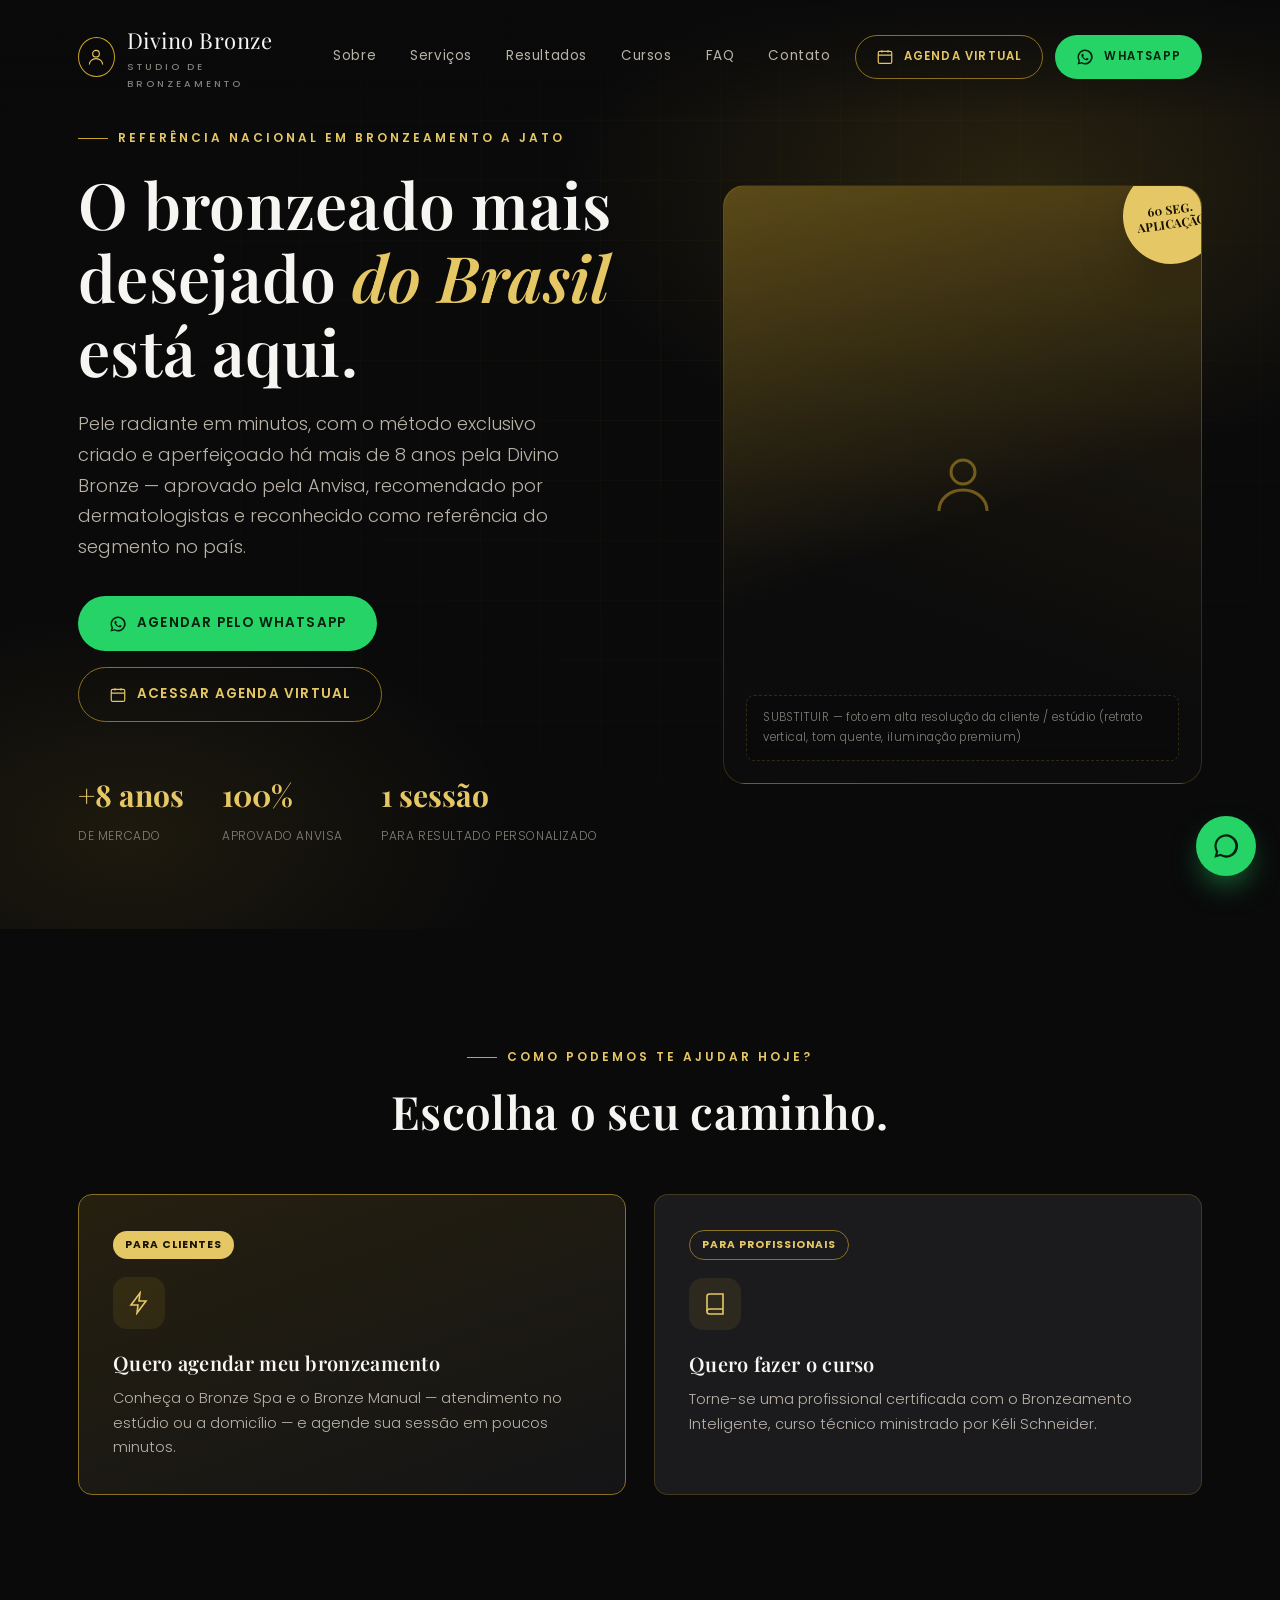
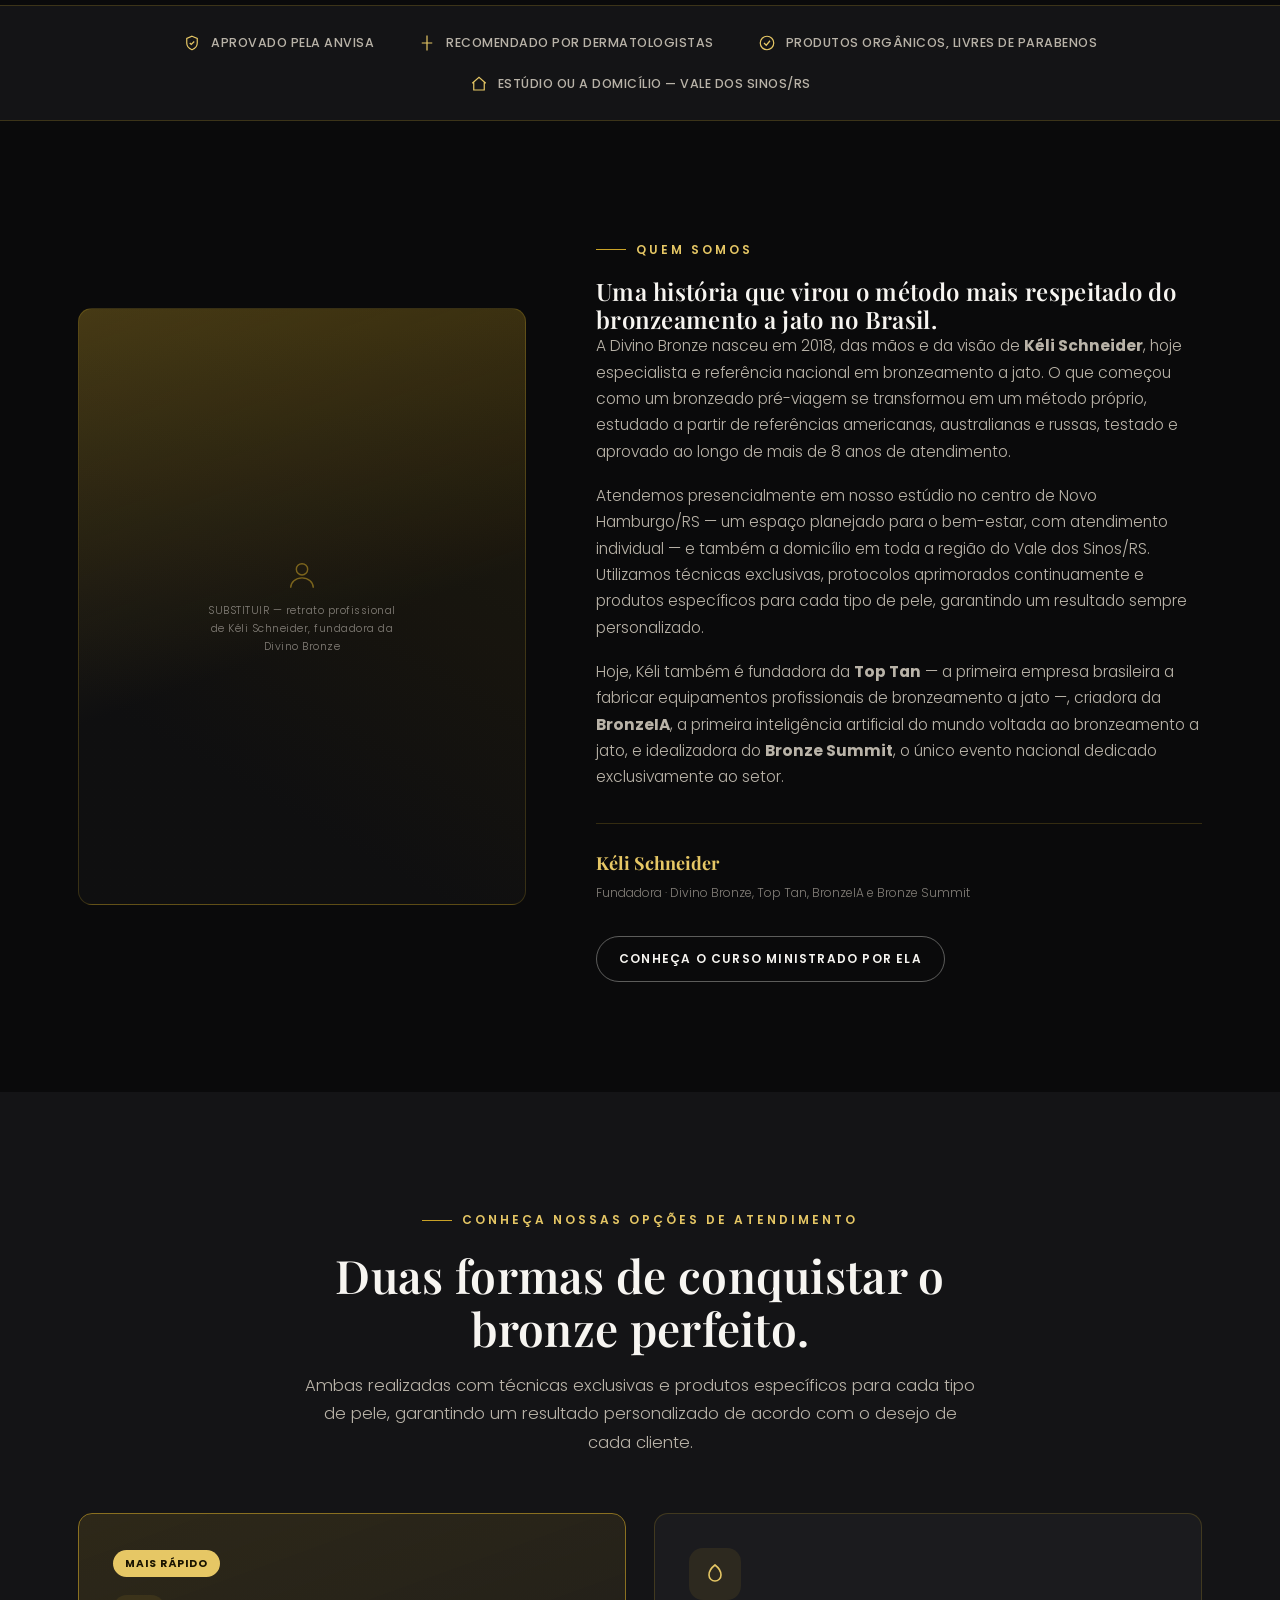
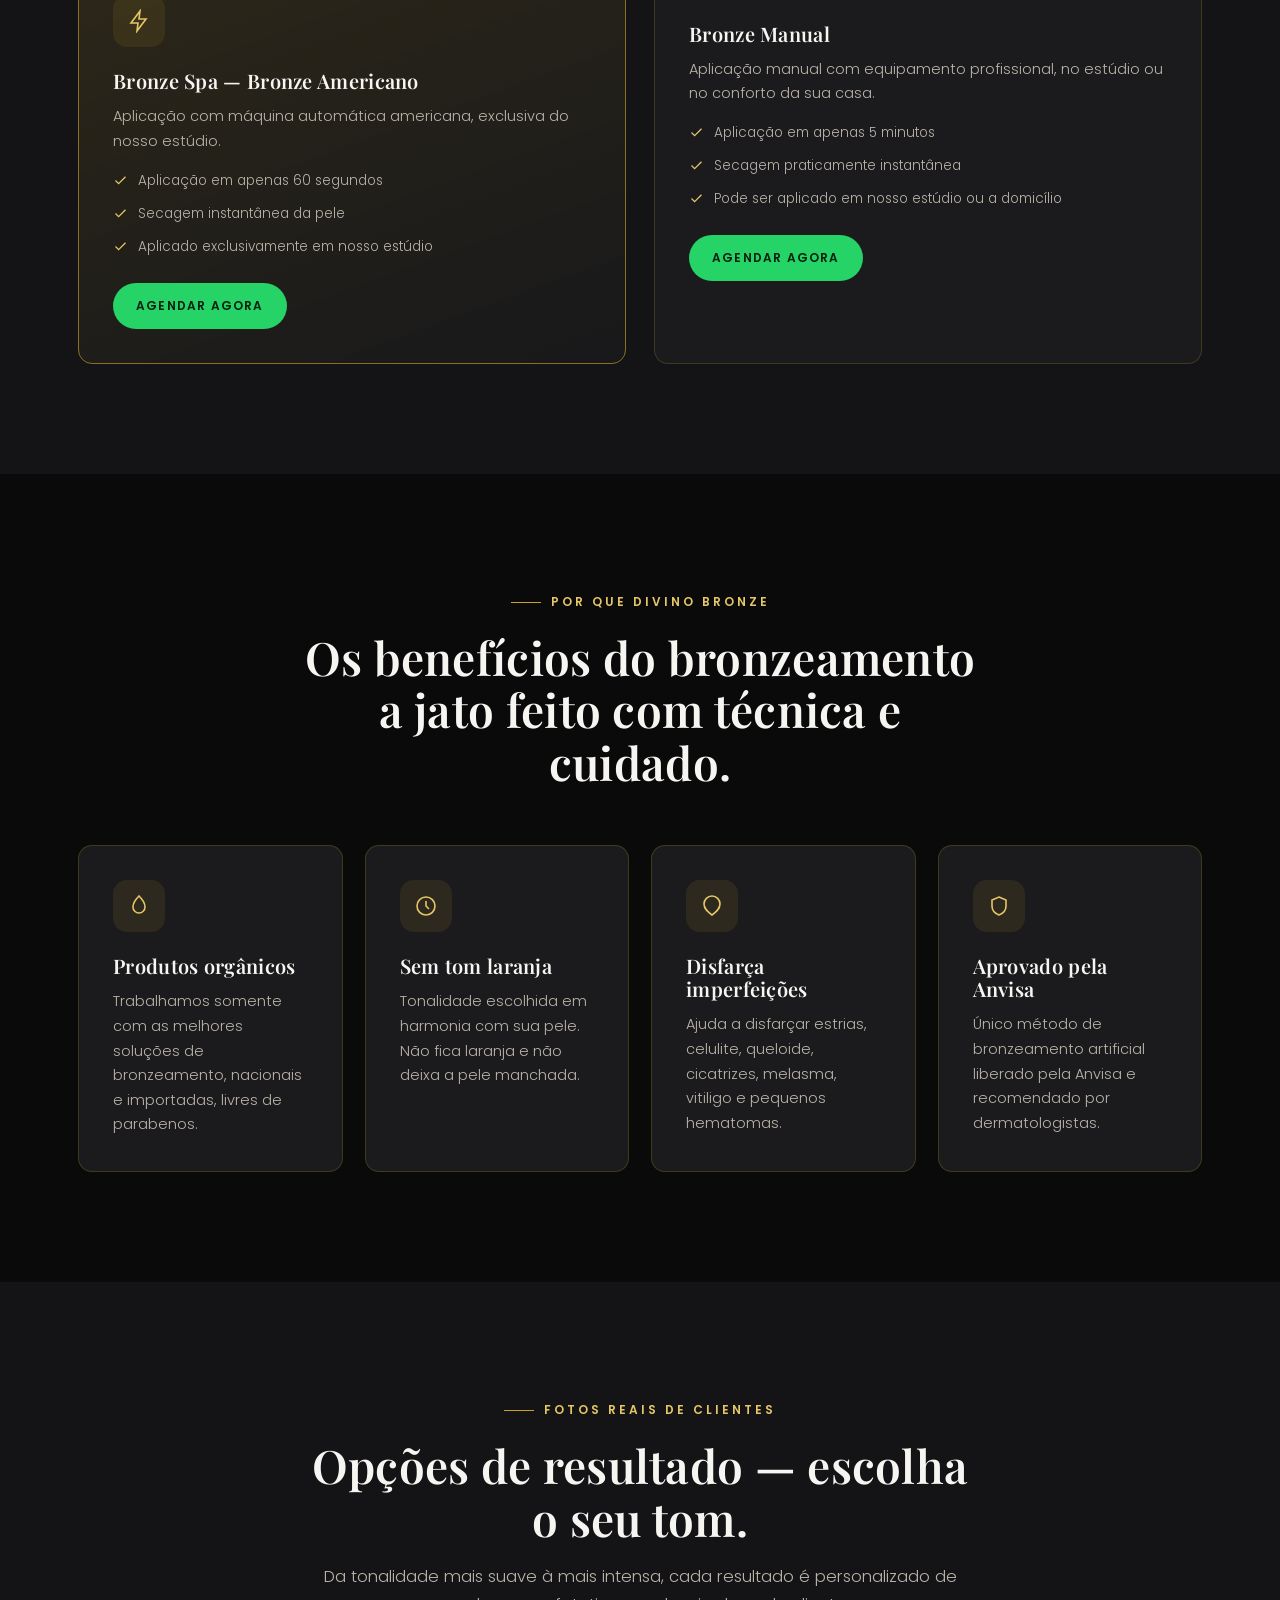
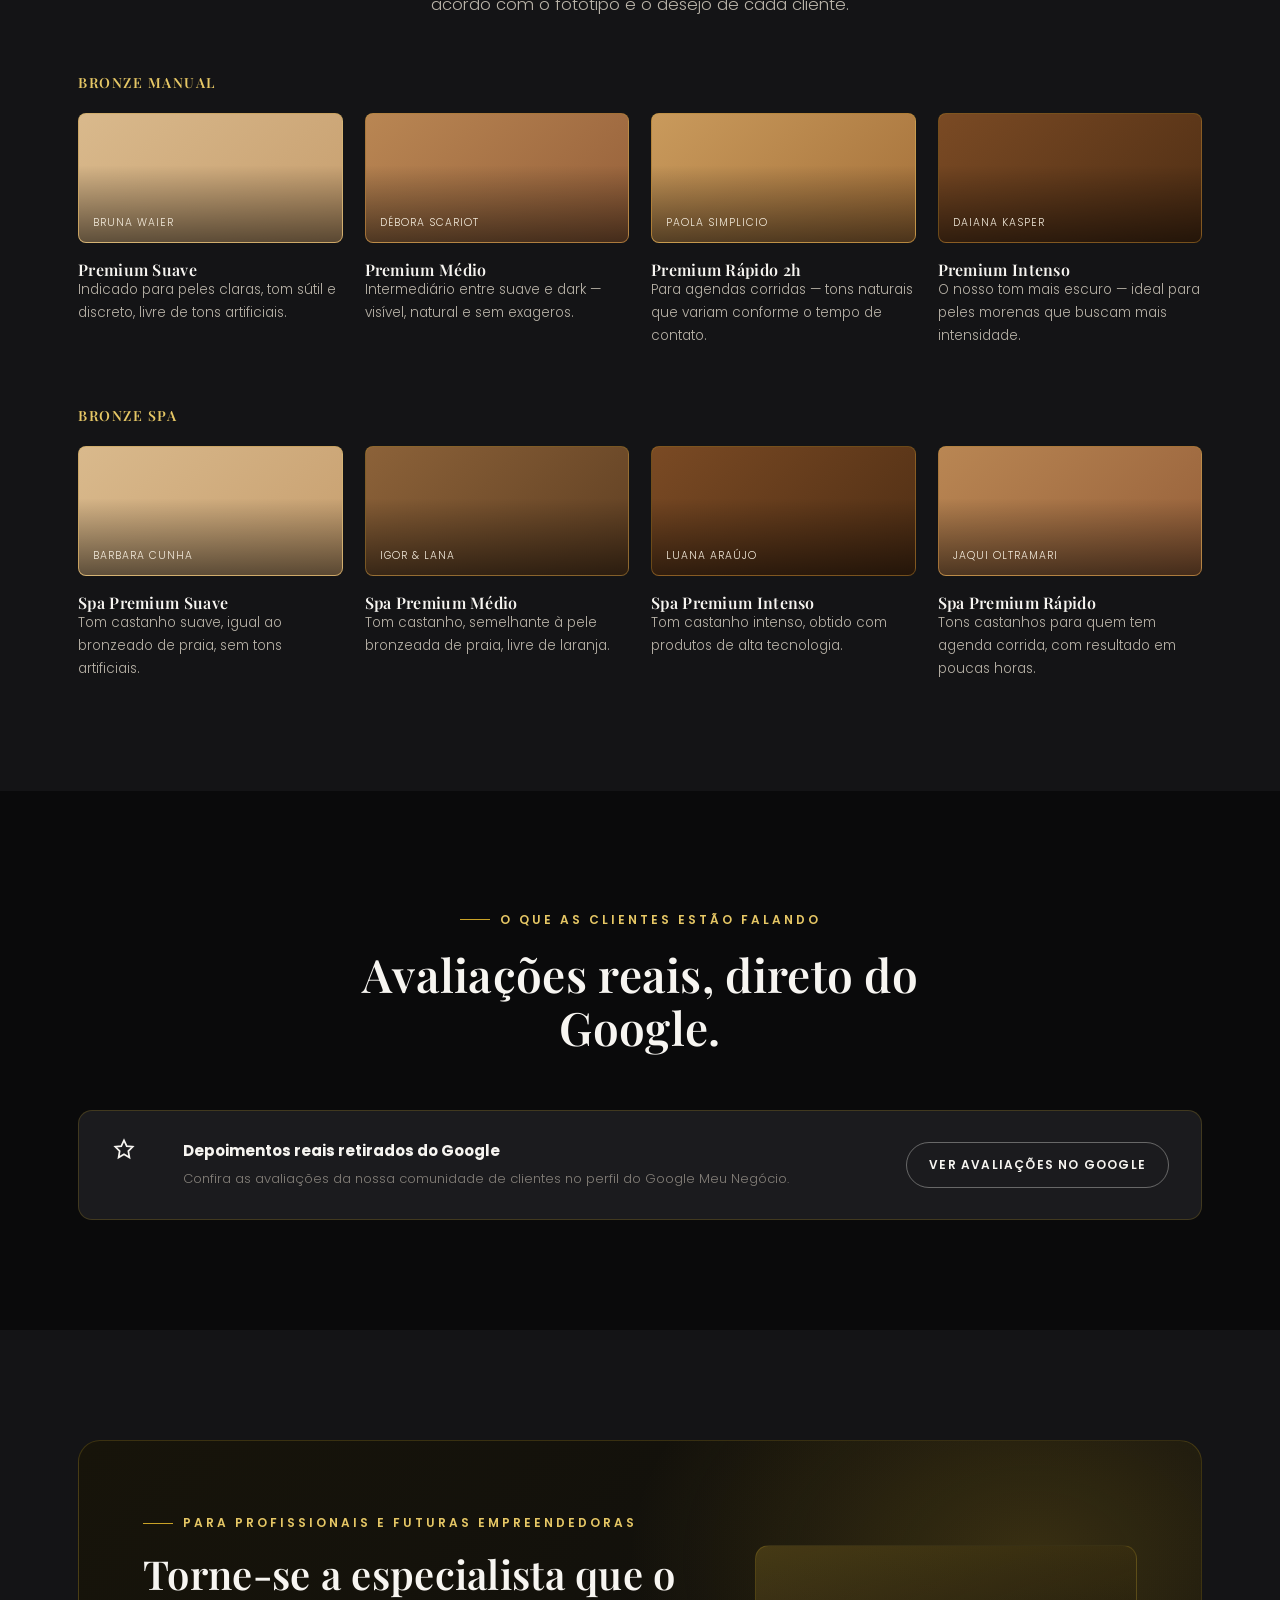
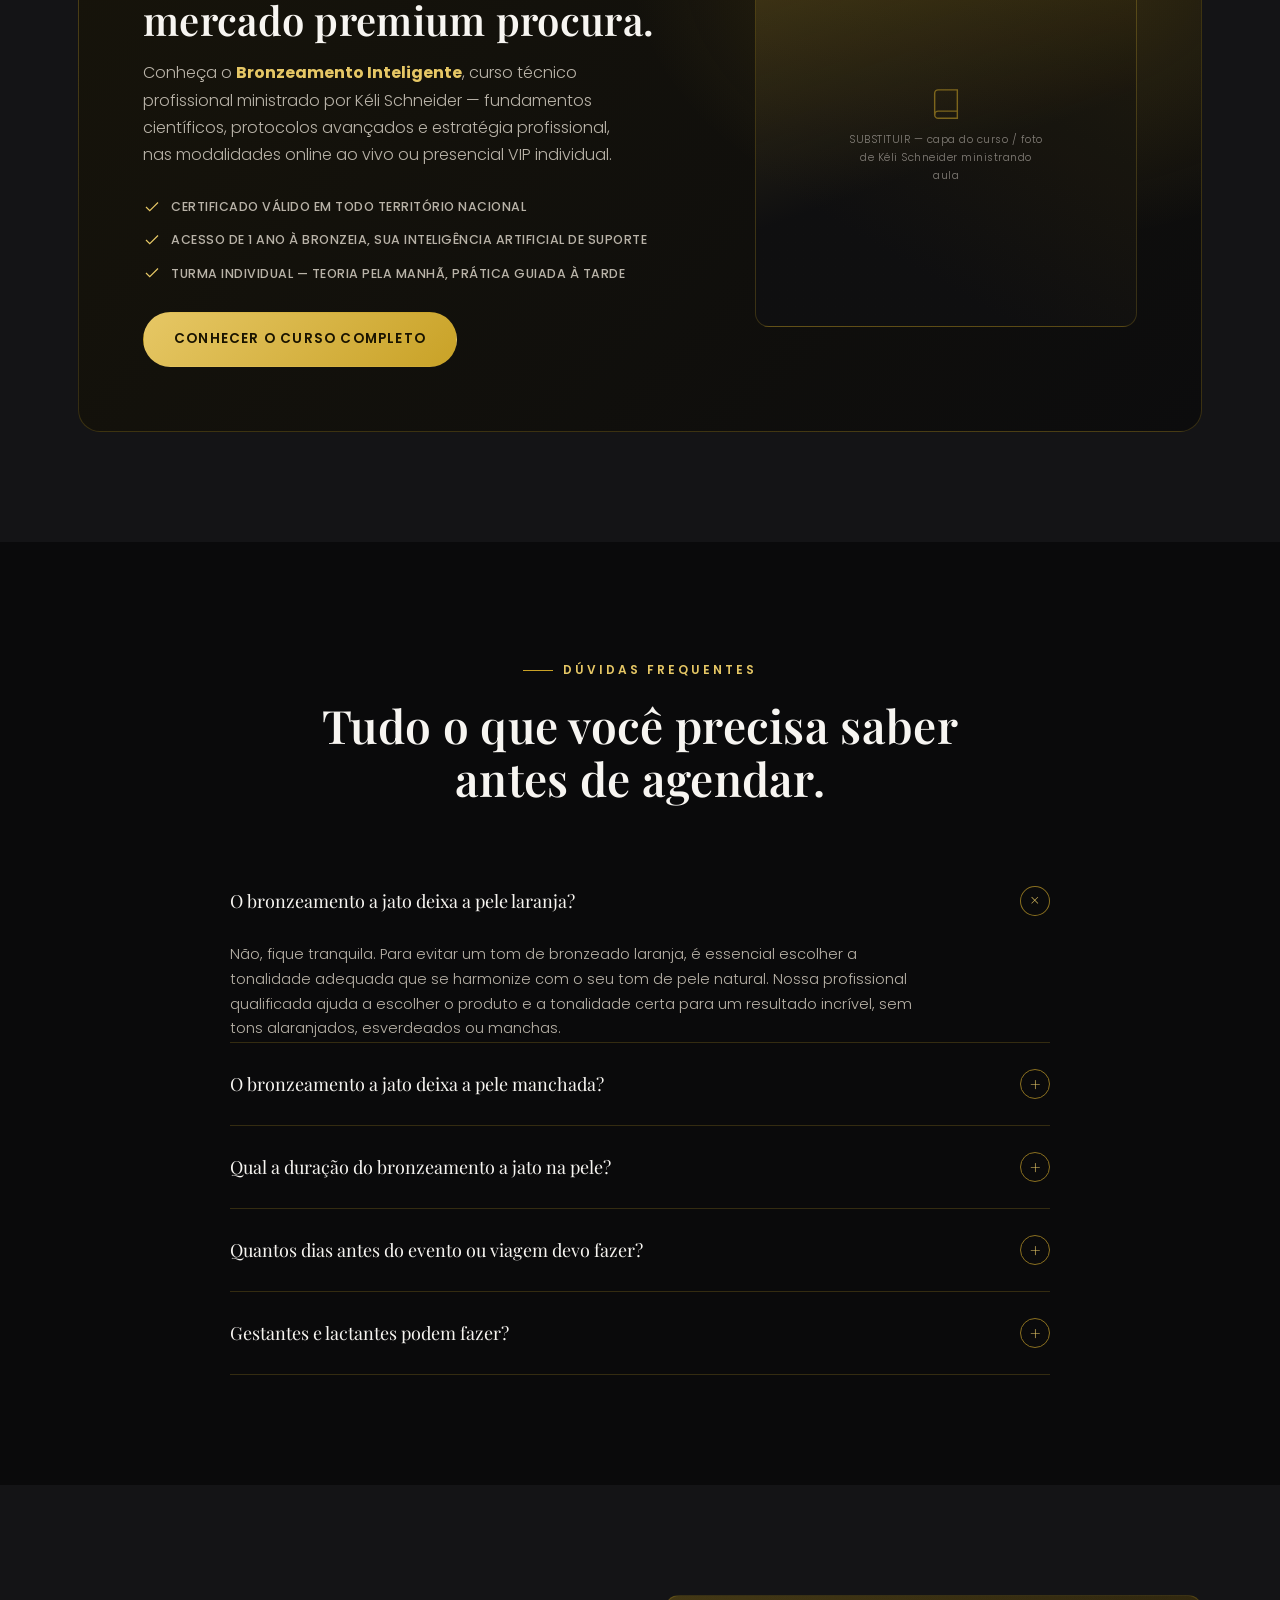
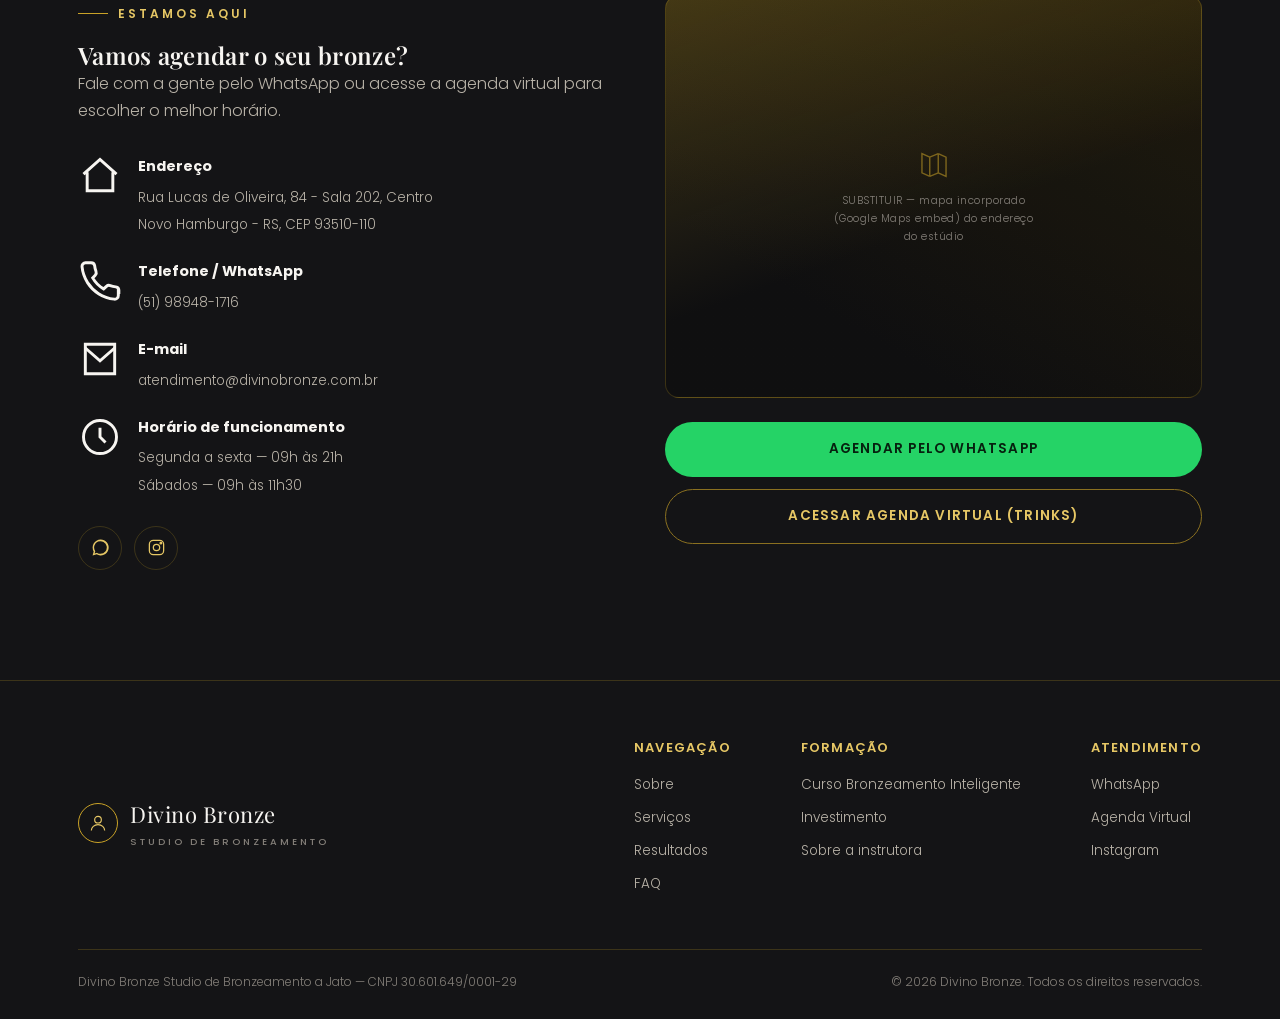
==== commit d57afb1d: "Adiciona secao "Escolha seu caminho" na home" ====
--- a/index.html
+++ b/index.html
@@ -98,7 +98,33 @@
     </div>
   </section>
 
-  <!-- ===================== TRUST BAR ===================== -->
+  <!-- ===================== ESCOLHA SEU CAMINHO ===================== -->
+    <section class="section path-chooser" id="escolha">
+        <div class="container">
+              <div class="section-head center reveal">
+                      <div class="eyebrow">Como podemos te ajudar hoje?</div>
+                      <h2>Escolha o seu caminho.</h2>
+              </div>
+            <div class="grid-2">
+                  <a href="#servicos" class="card card--featured path-card reveal">
+                            <span class="card-tag">Para clientes</span>
+                            <div class="icon-badge"><svg viewBox="0 0 24 24" fill="none" stroke="currentColor" stroke-width="1.6"><path d="M13 2 4 14h7l-1 8 9-12h-7l1-8z"/></svg></div>
+                            <h3>Quero agendar meu bronzeamento</h3>
+                          <p>Conheça o Bronze Spa e o Bronze Manual — atendimento no estúdio ou a domicílio — e agende sua sessão em poucos minutos.</p>
+                  </a>
+
+                    <a href="cursos.html" class="card path-card reveal">
+                              <span class="card-tag" style="background:transparent; border:1px solid var(--gold-dim); color:var(--gold-light);">Para profissionais</span>
+                              <div class="icon-badge"><svg viewBox="0 0 24 24" fill="none" stroke="currentColor" stroke-width="1.6"><path d="M4 19.5A2.5 2.5 0 0 1 6.5 17H20"/><path d="M6.5 2H20v20H6.5A2.5 2.5 0 0 1 4 19.5v-15A2.5 2.5 0 0 1 6.5 2z"/></svg></div>
+                              <h3>Quero fazer o curso</h3>
+                            <p>Torne-se uma profissional certificada com o Bronzeamento Inteligente, curso técnico ministrado por Kéli Schneider.</p>
+                    </a>
+            </div>
+        </div>
+    </section>
+
+    
+            <!-- ===================== TRUST BAR ===================== -->
   <div class="trust-bar">
     <div class="container">
       <div class="trust-item"><svg viewBox="0 0 24 24" fill="none" stroke="currentColor" stroke-width="1.6"><path d="M12 3l7 3v6c0 4.5-3 7.5-7 9-4-1.5-7-4.5-7-9V6l7-3z"/><path d="m9 12 2 2 4-4"/></svg> Aprovado pela Anvisa</div>
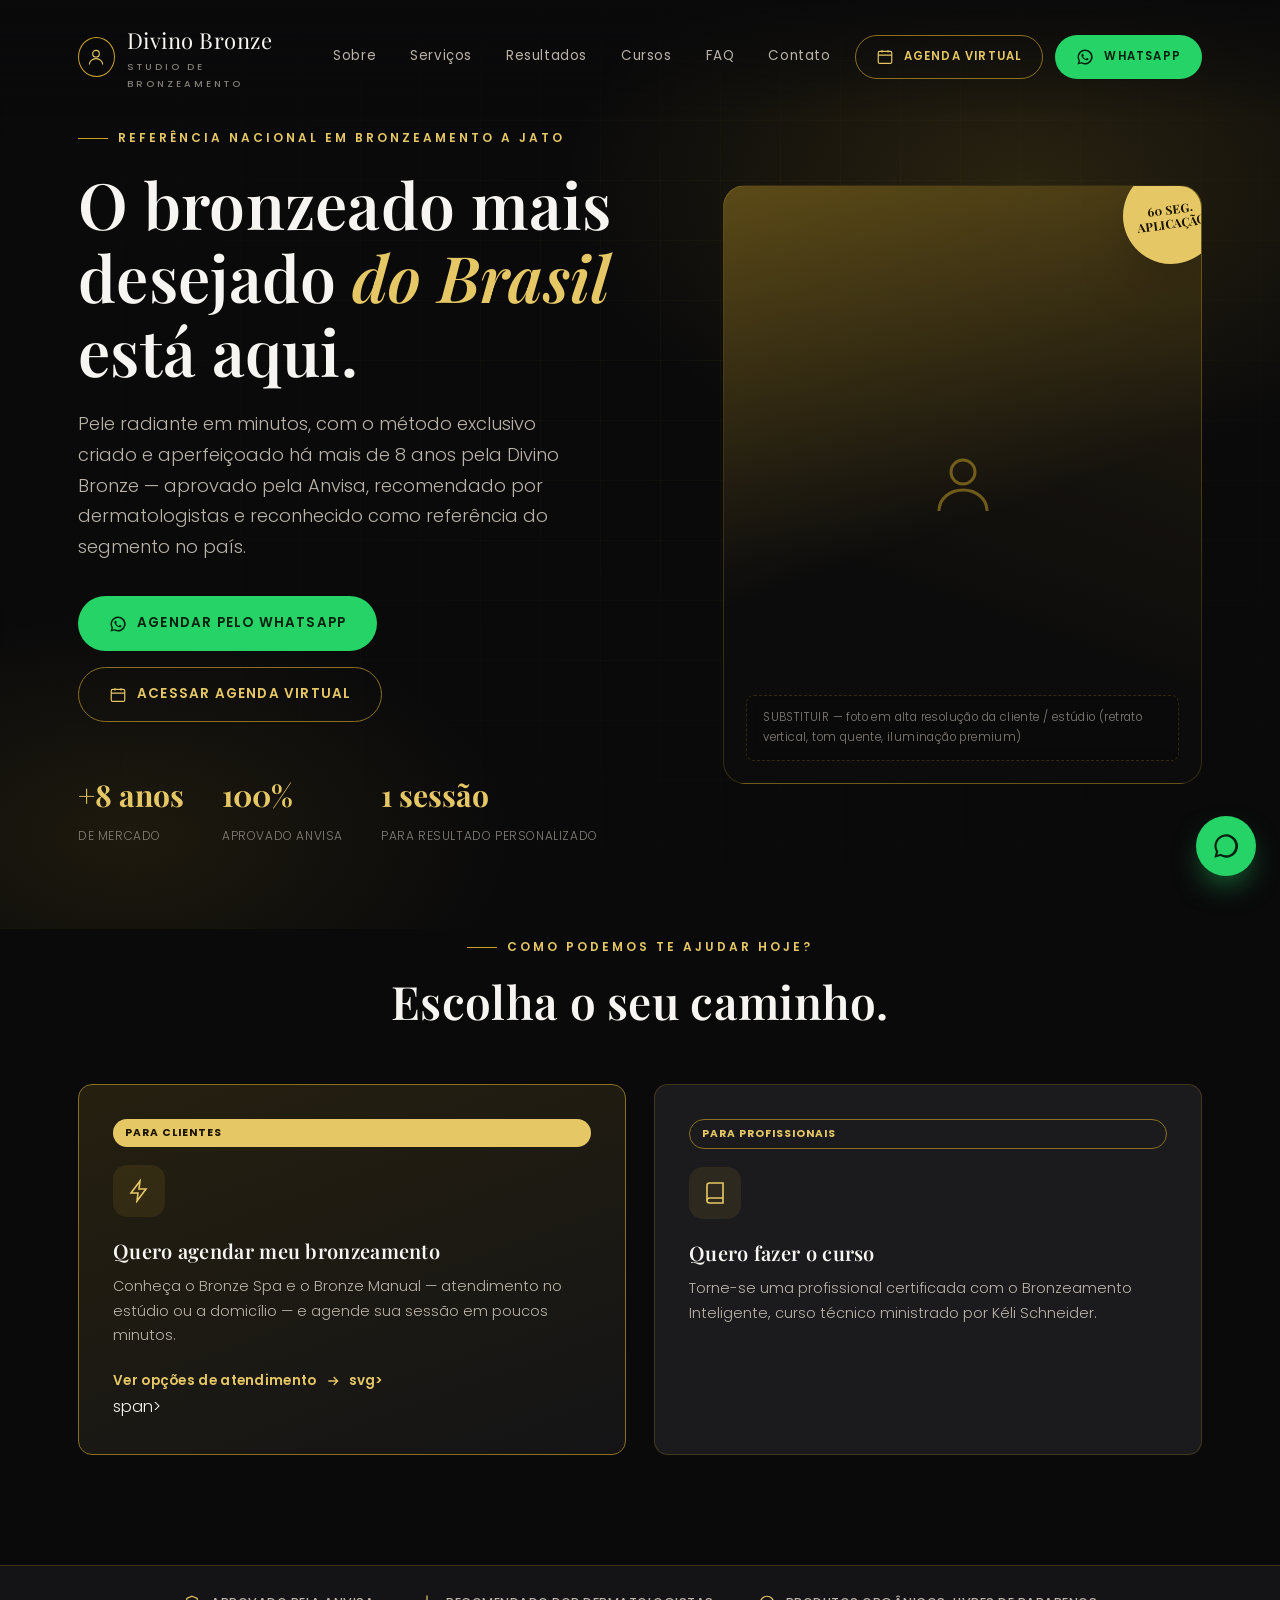
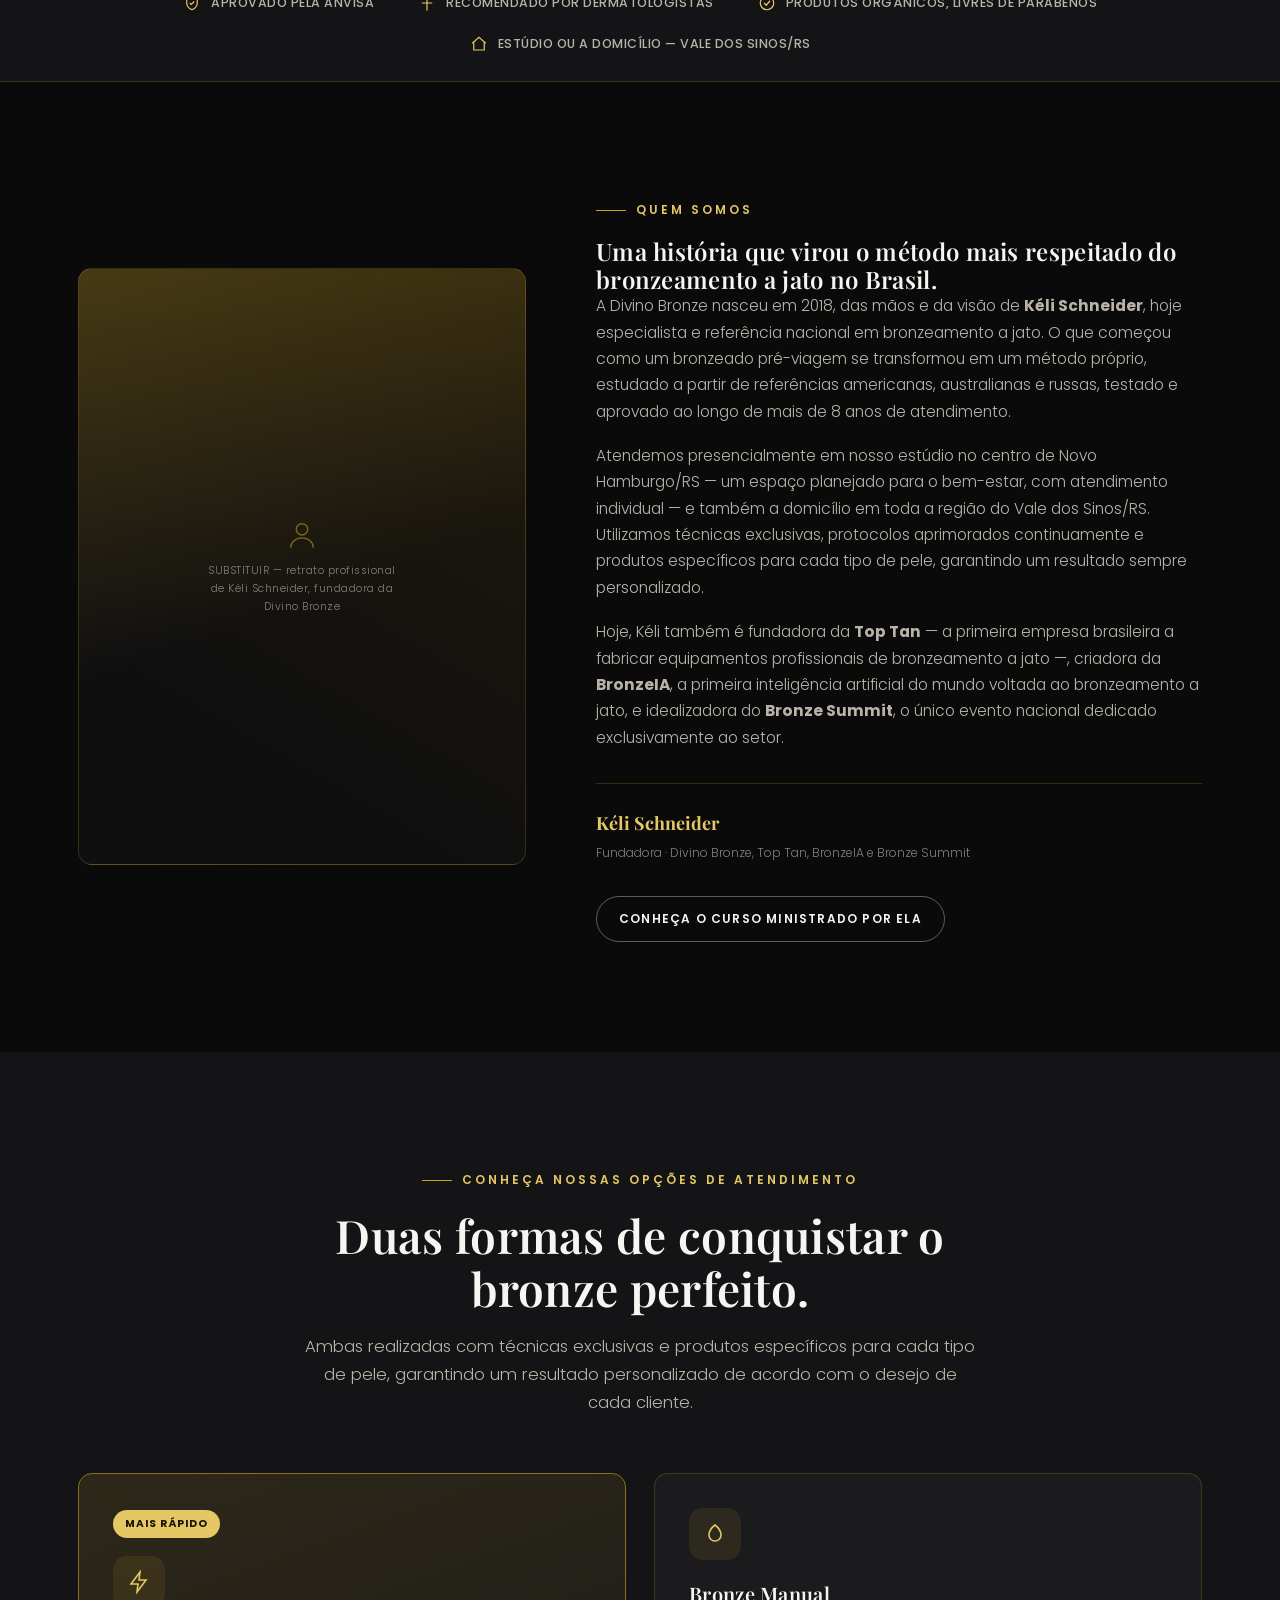
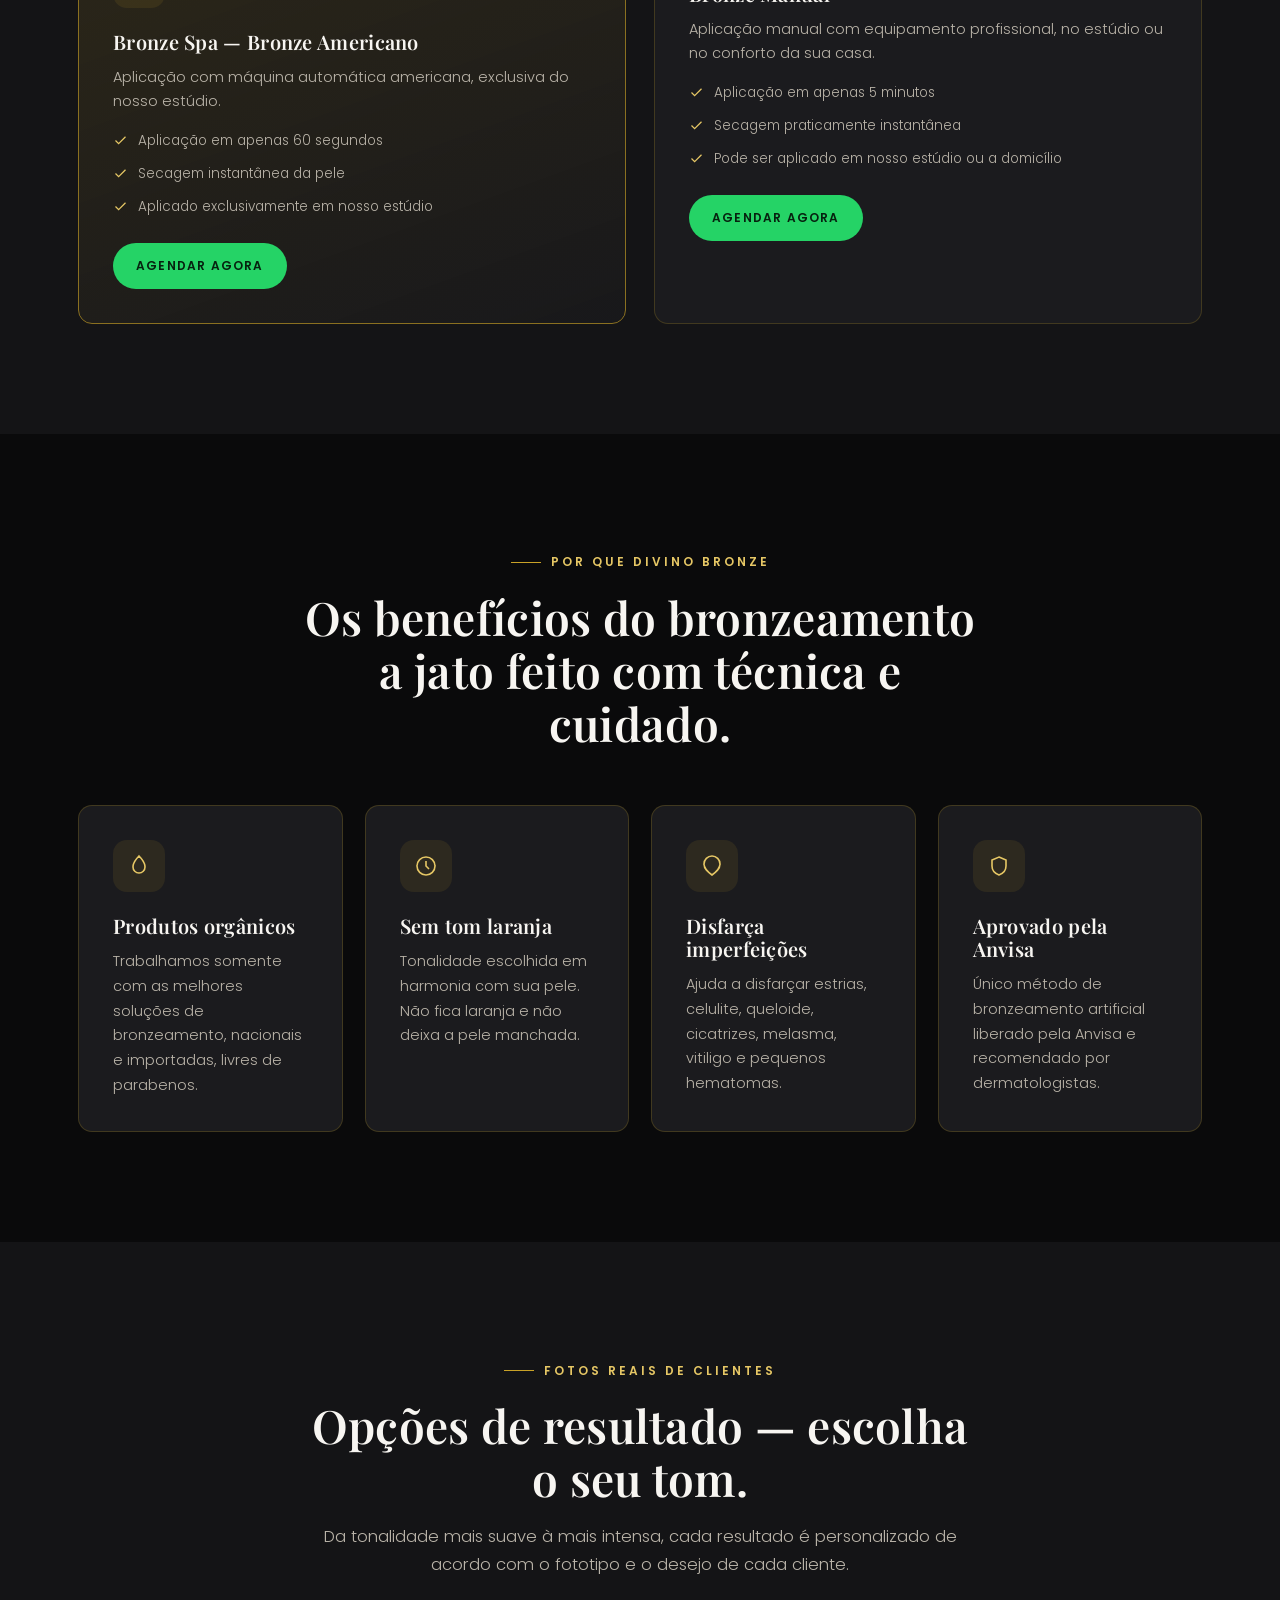
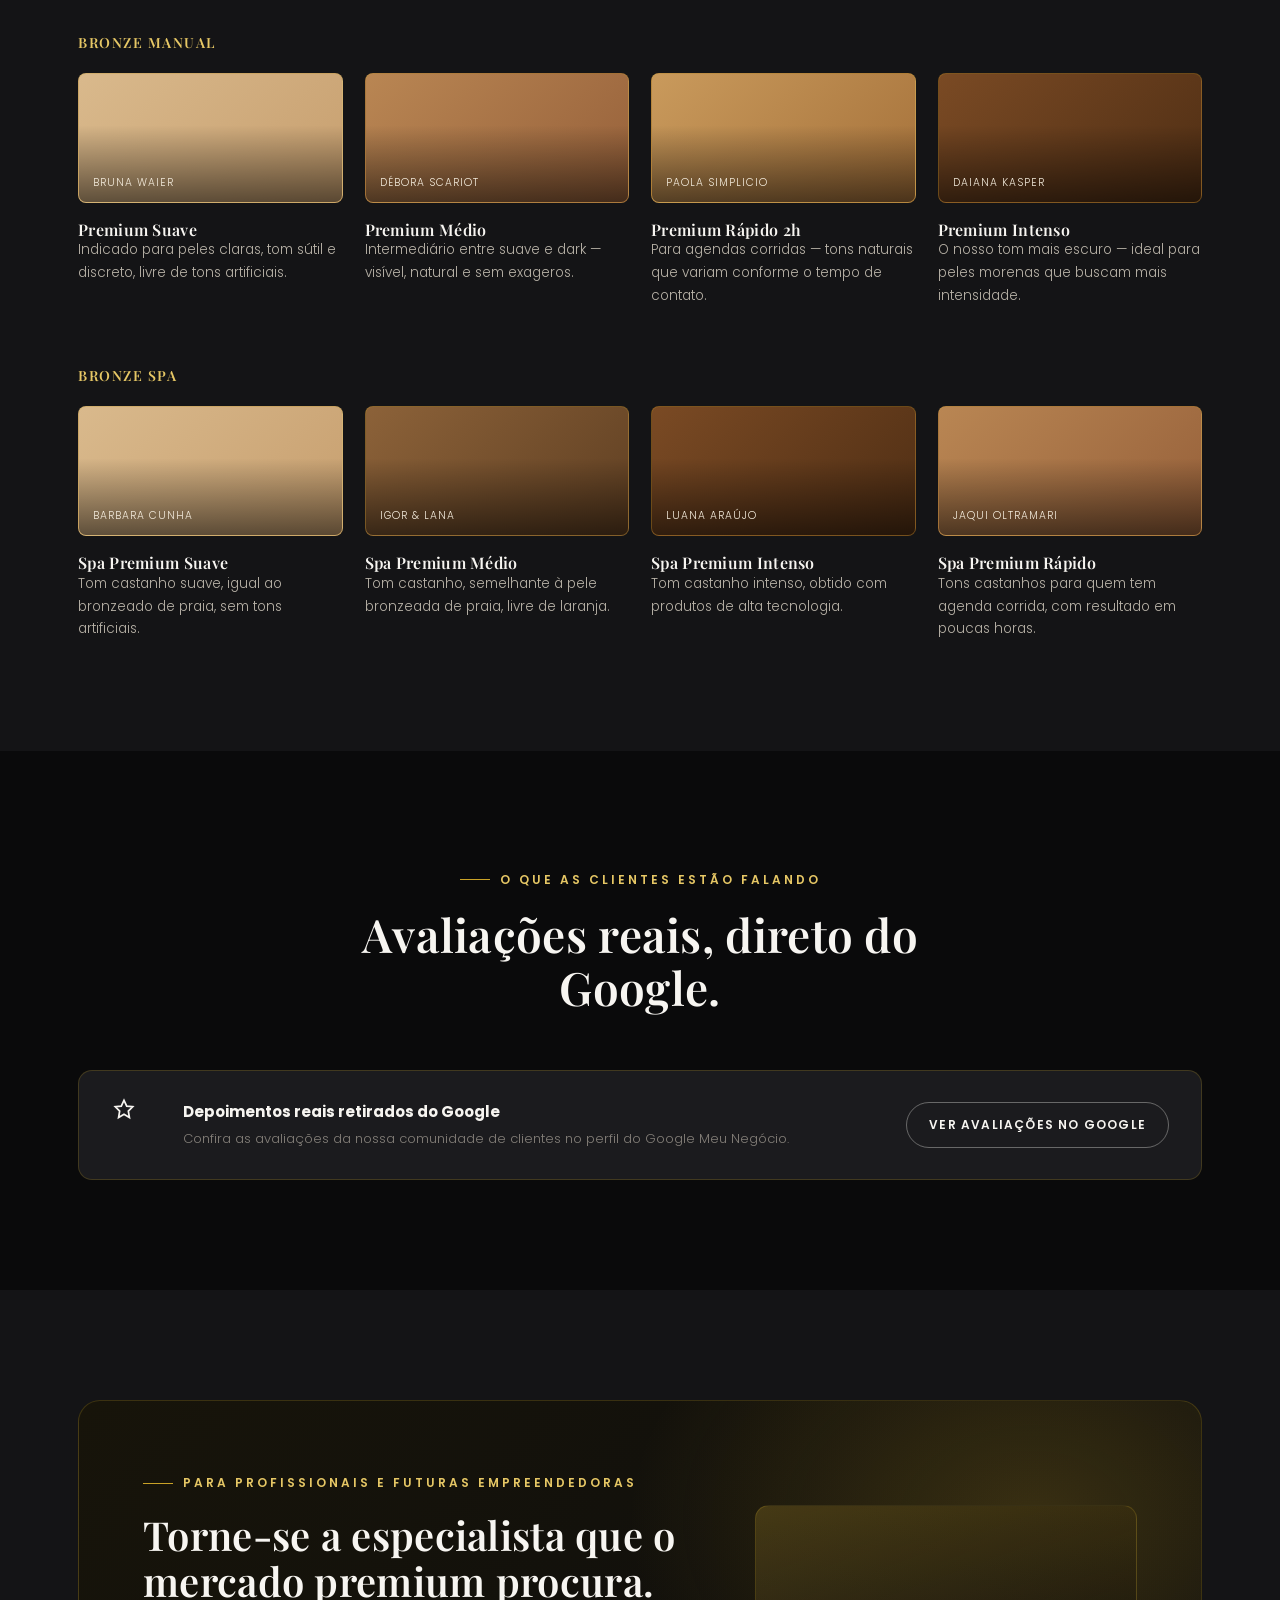
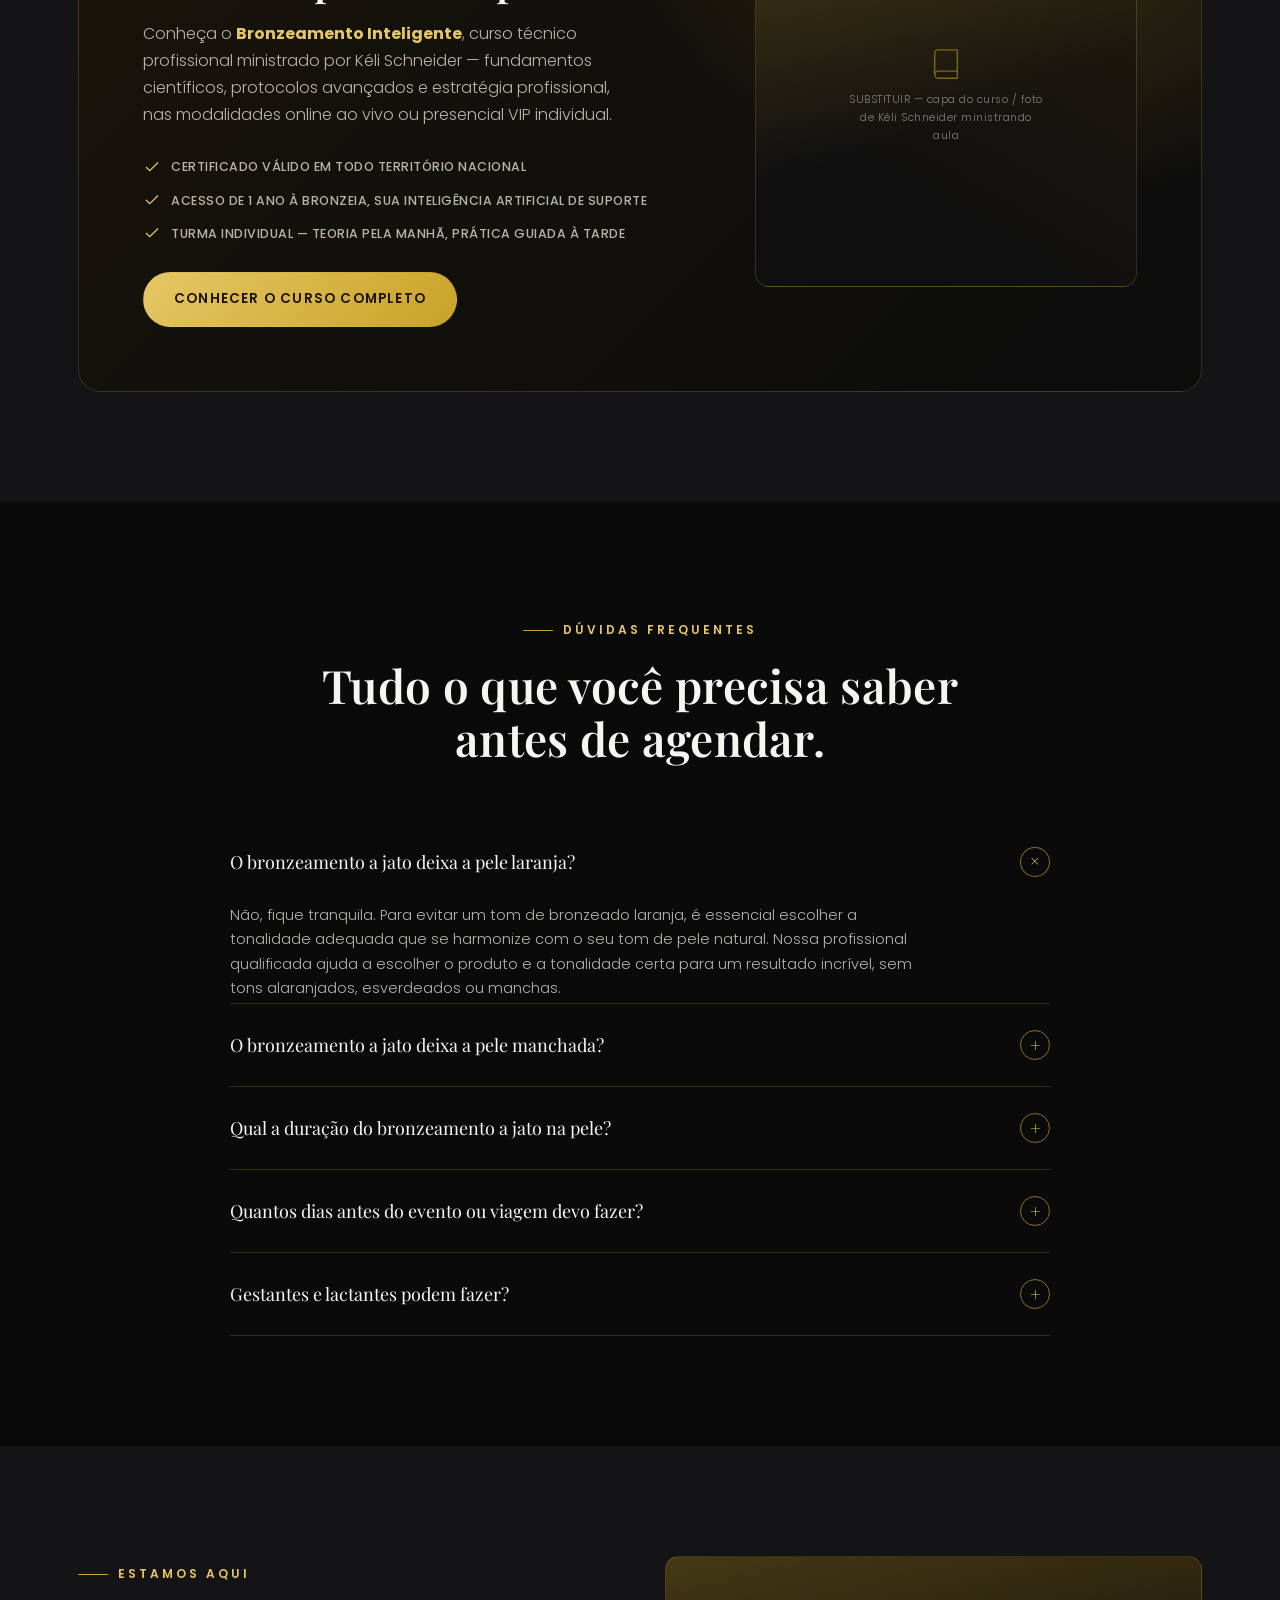
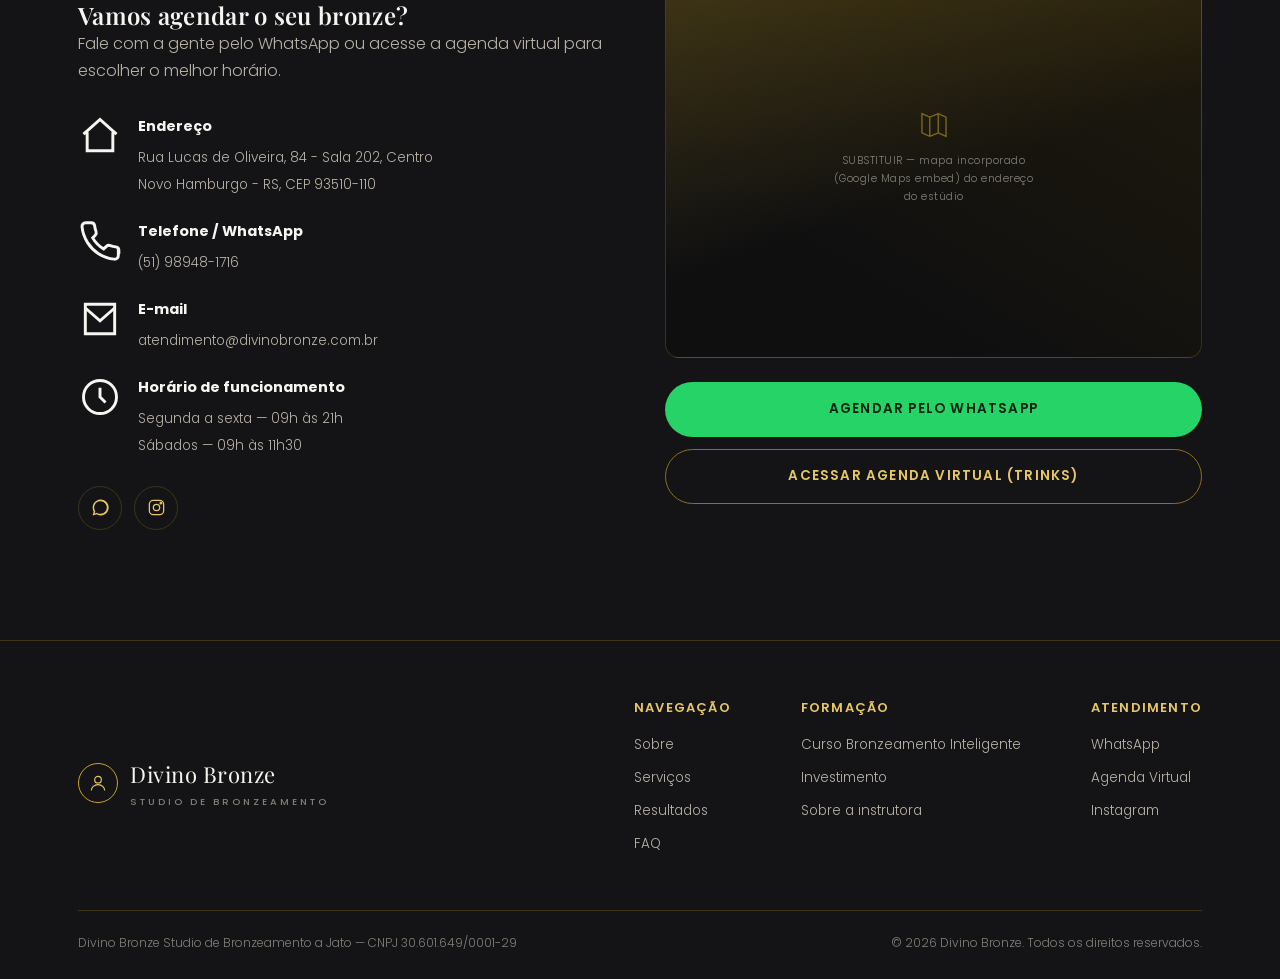
==== commit f97e3376: "Update index.html" ====
--- a/index.html
+++ b/index.html
@@ -111,6 +111,9 @@
                             <div class="icon-badge"><svg viewBox="0 0 24 24" fill="none" stroke="currentColor" stroke-width="1.6"><path d="M13 2 4 14h7l-1 8 9-12h-7l1-8z"/></svg></div>
                             <h3>Quero agendar meu bronzeamento</h3>
                           <p>Conheça o Bronze Spa e o Bronze Manual — atendimento no estúdio ou a domicílio — e agende sua sessão em poucos minutos.</p>
+                            <span class="path-card-link">Ver opções de atendimento
+                                        <svg viewBox="0 0 24 24" fill="none" stroke="currentColor" stroke-width="2"><path d="M5 12h14M13 6l6 6-6 6"/></svg>svg>
+                            </span>span>
                   </a>
 
                     <a href="cursos.html" class="card path-card reveal">
--- a/css/style.css
+++ b/css/style.css
@@ -485,6 +485,23 @@
     margin-bottom: 18px;
 }
 .card-foot { margin-top: 24px; display: flex; gap: 12px; flex-wrap: wrap; }
+/* ---------- Path chooser (cliente vs curso) ---------- */
+.path-chooser { padding-top: 0; }
+.path-card { display: flex; flex-direction: column; text-decoration: none; cursor: pointer; }
+.path-card p { flex-grow: 1; }
+.path-card-link {
+     margin-top: 22px;
+     display: inline-flex;
+     align-items: center;
+     gap: 8px;
+     color: var(--gold-light);
+     font-size: 13.5px;
+     font-weight: 600;
+     letter-spacing: 0.3px;
+}
+.path-card-link svg { width: 16px; height: 16px; transition: transform 0.25s ease; }
+.path-card:hover .path-card-link svg { transform: translateX(4px); }
+
 
 /* ---------- Tone / results swatches ---------- */
 .tone-card { text-align: left; }
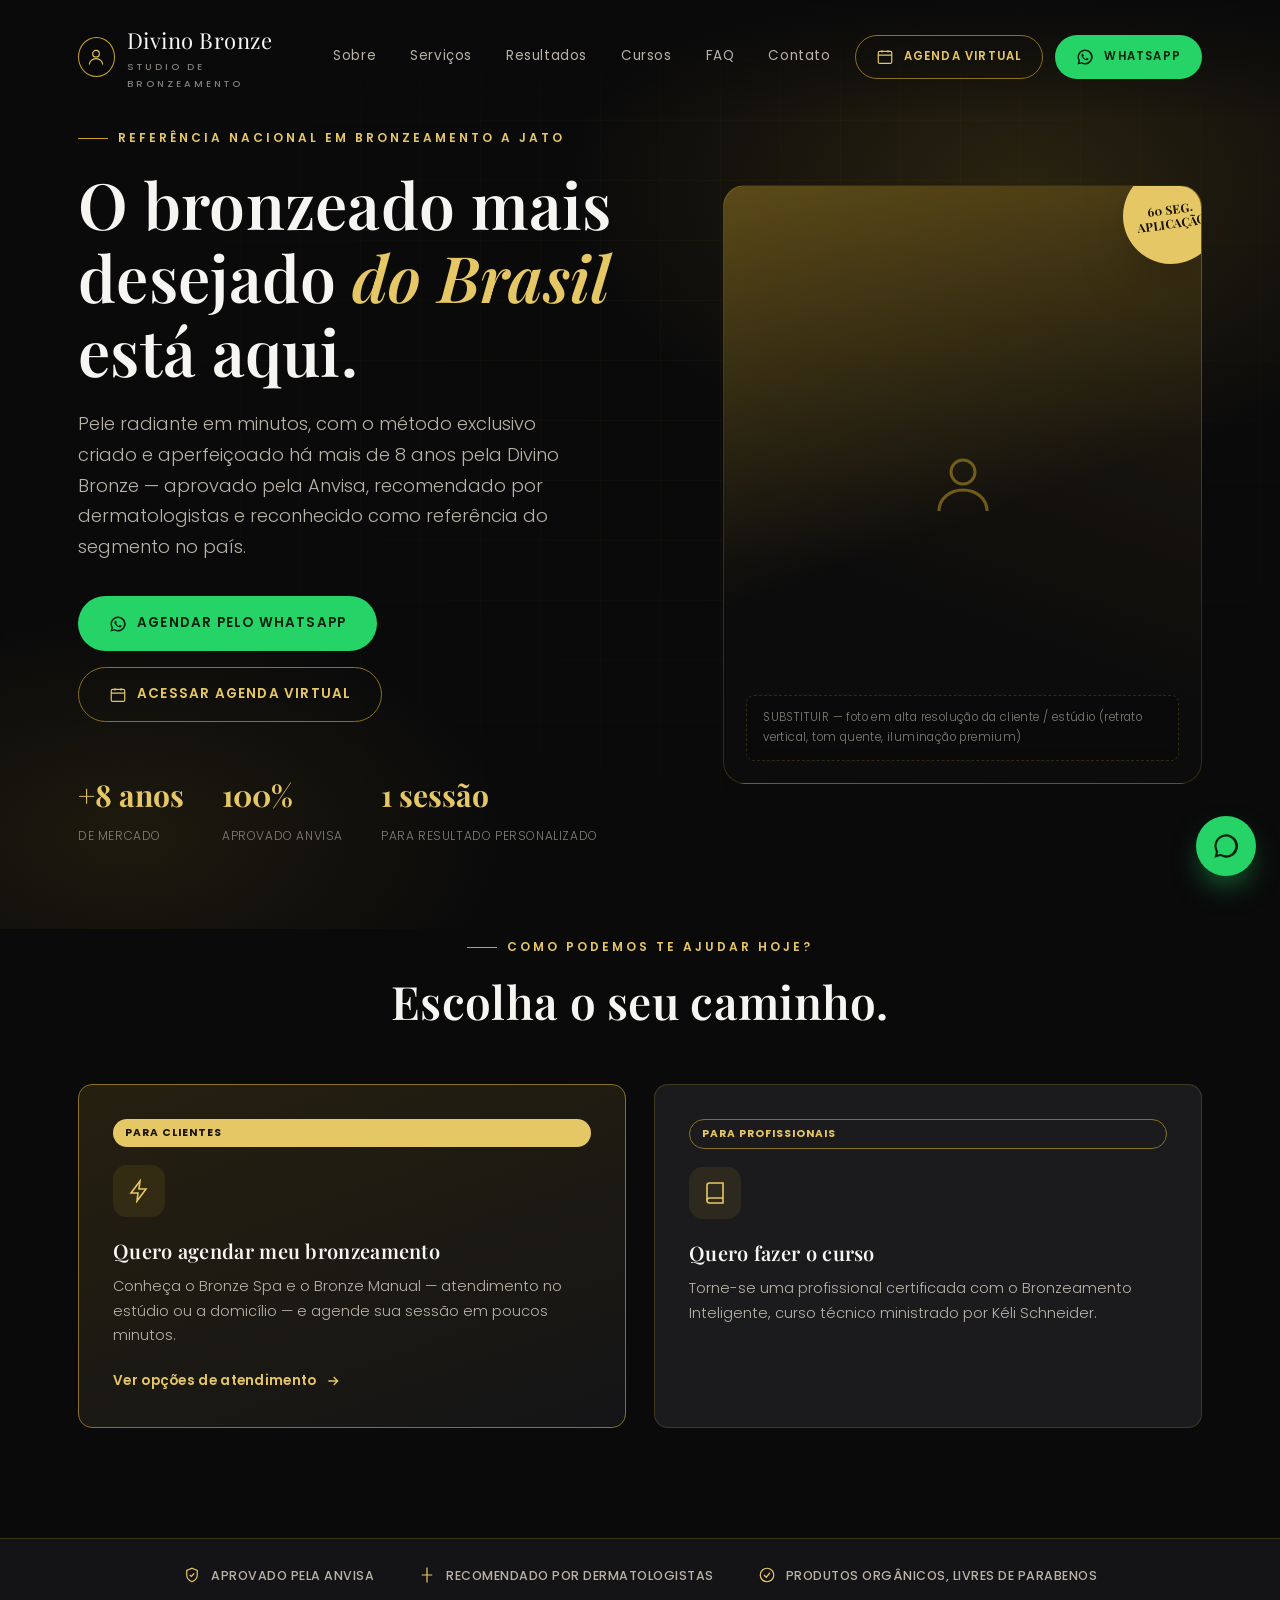
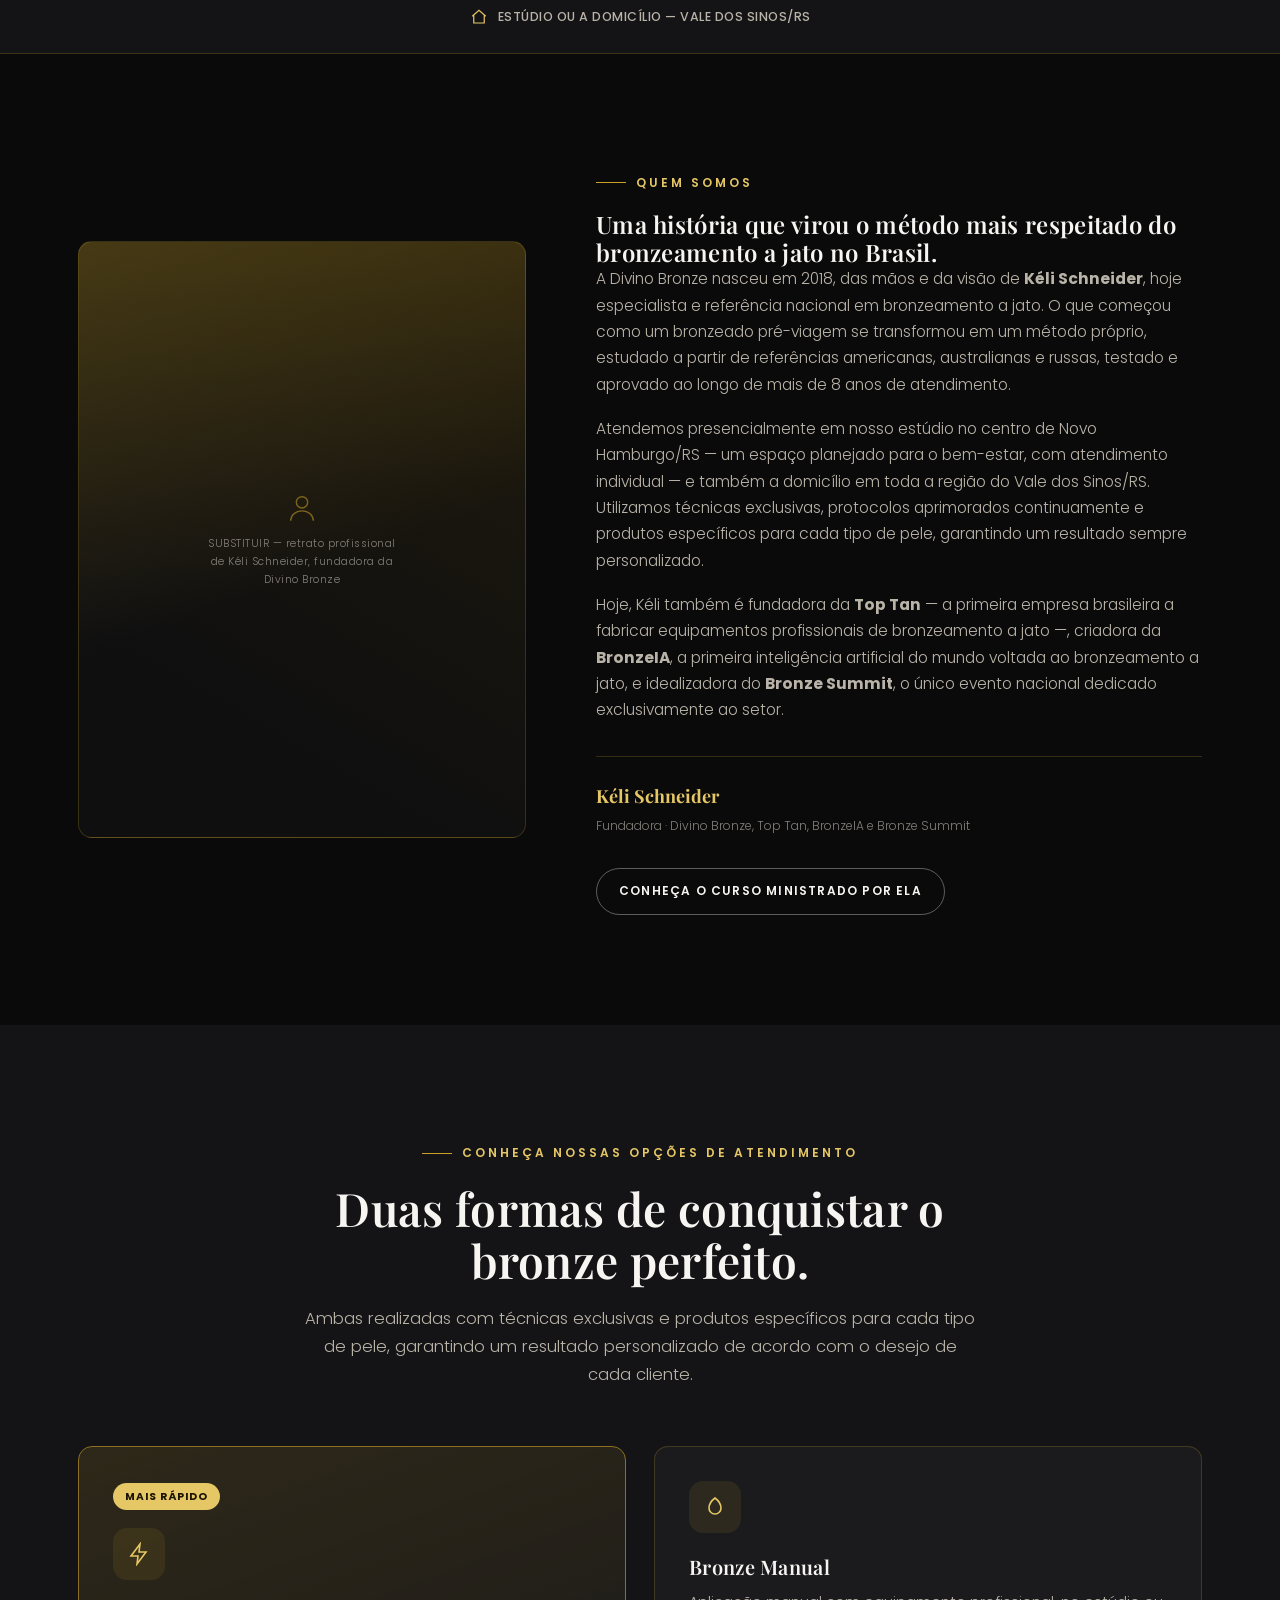
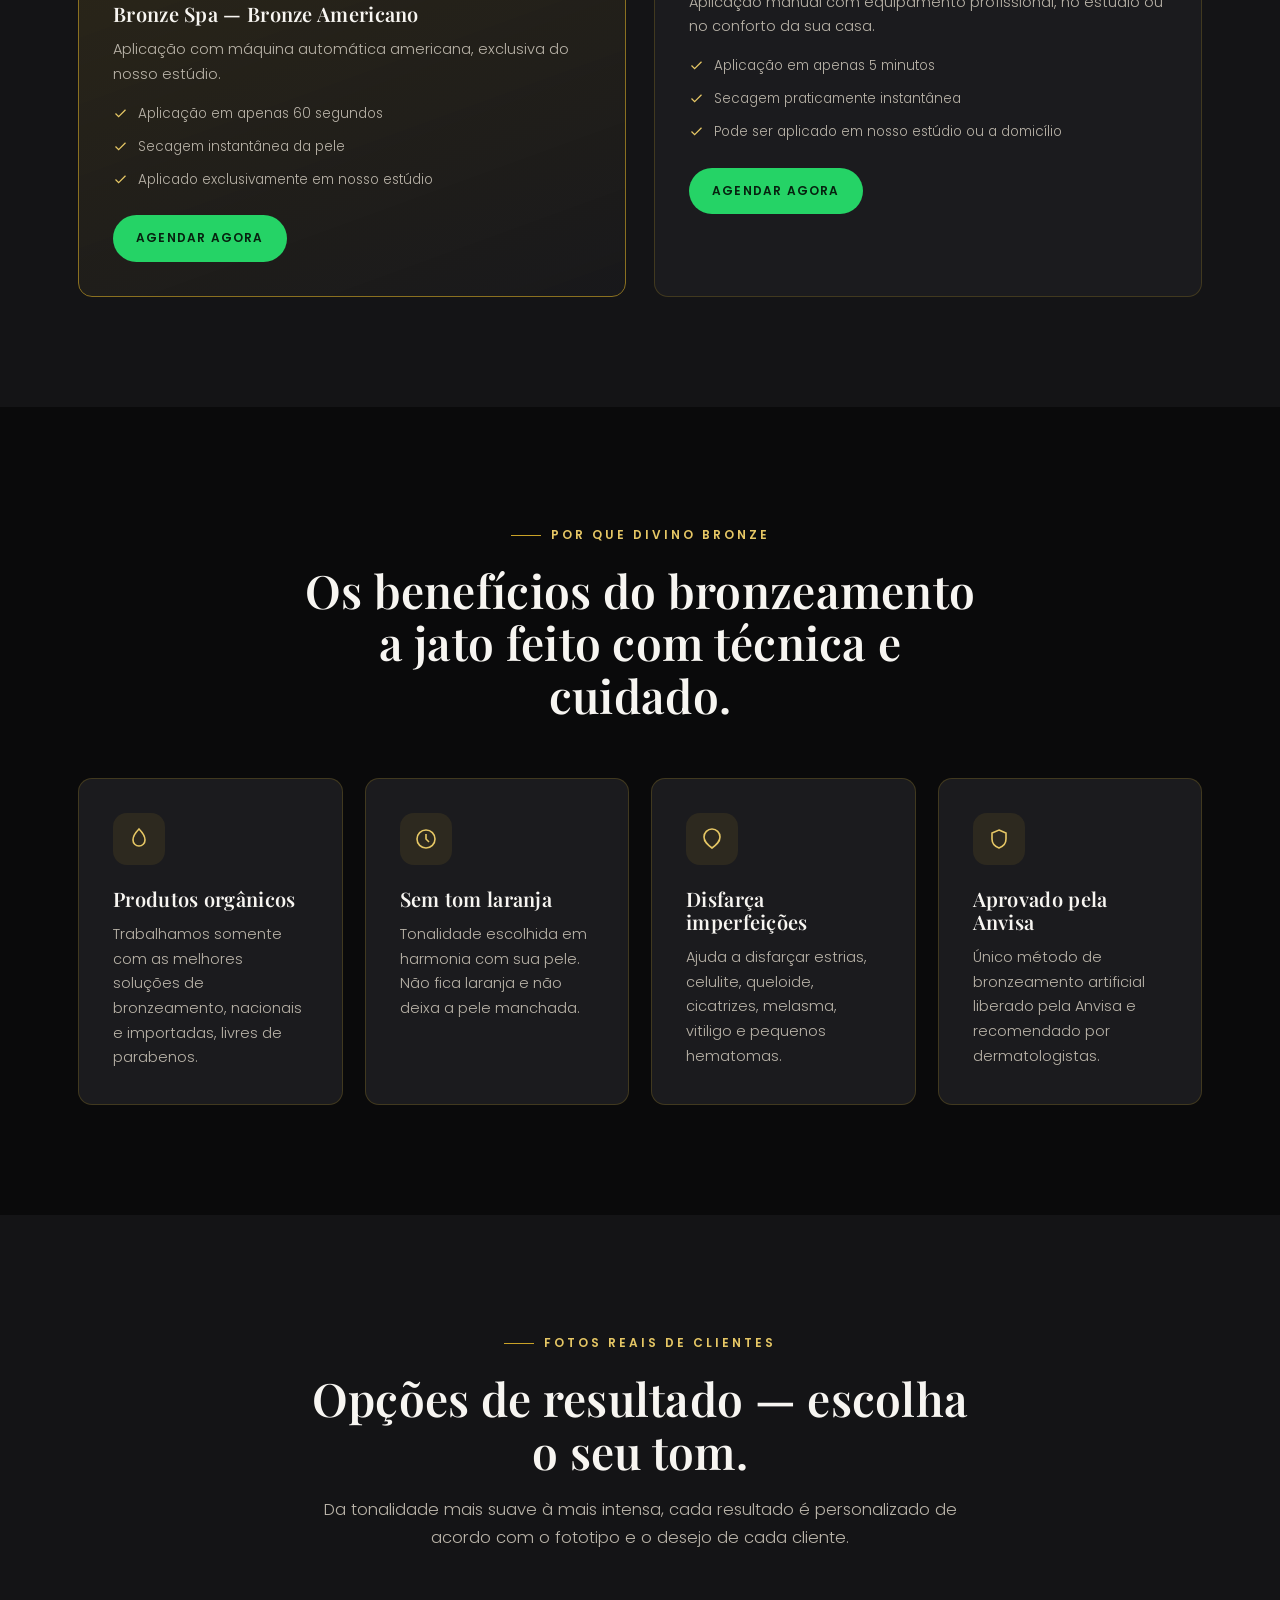
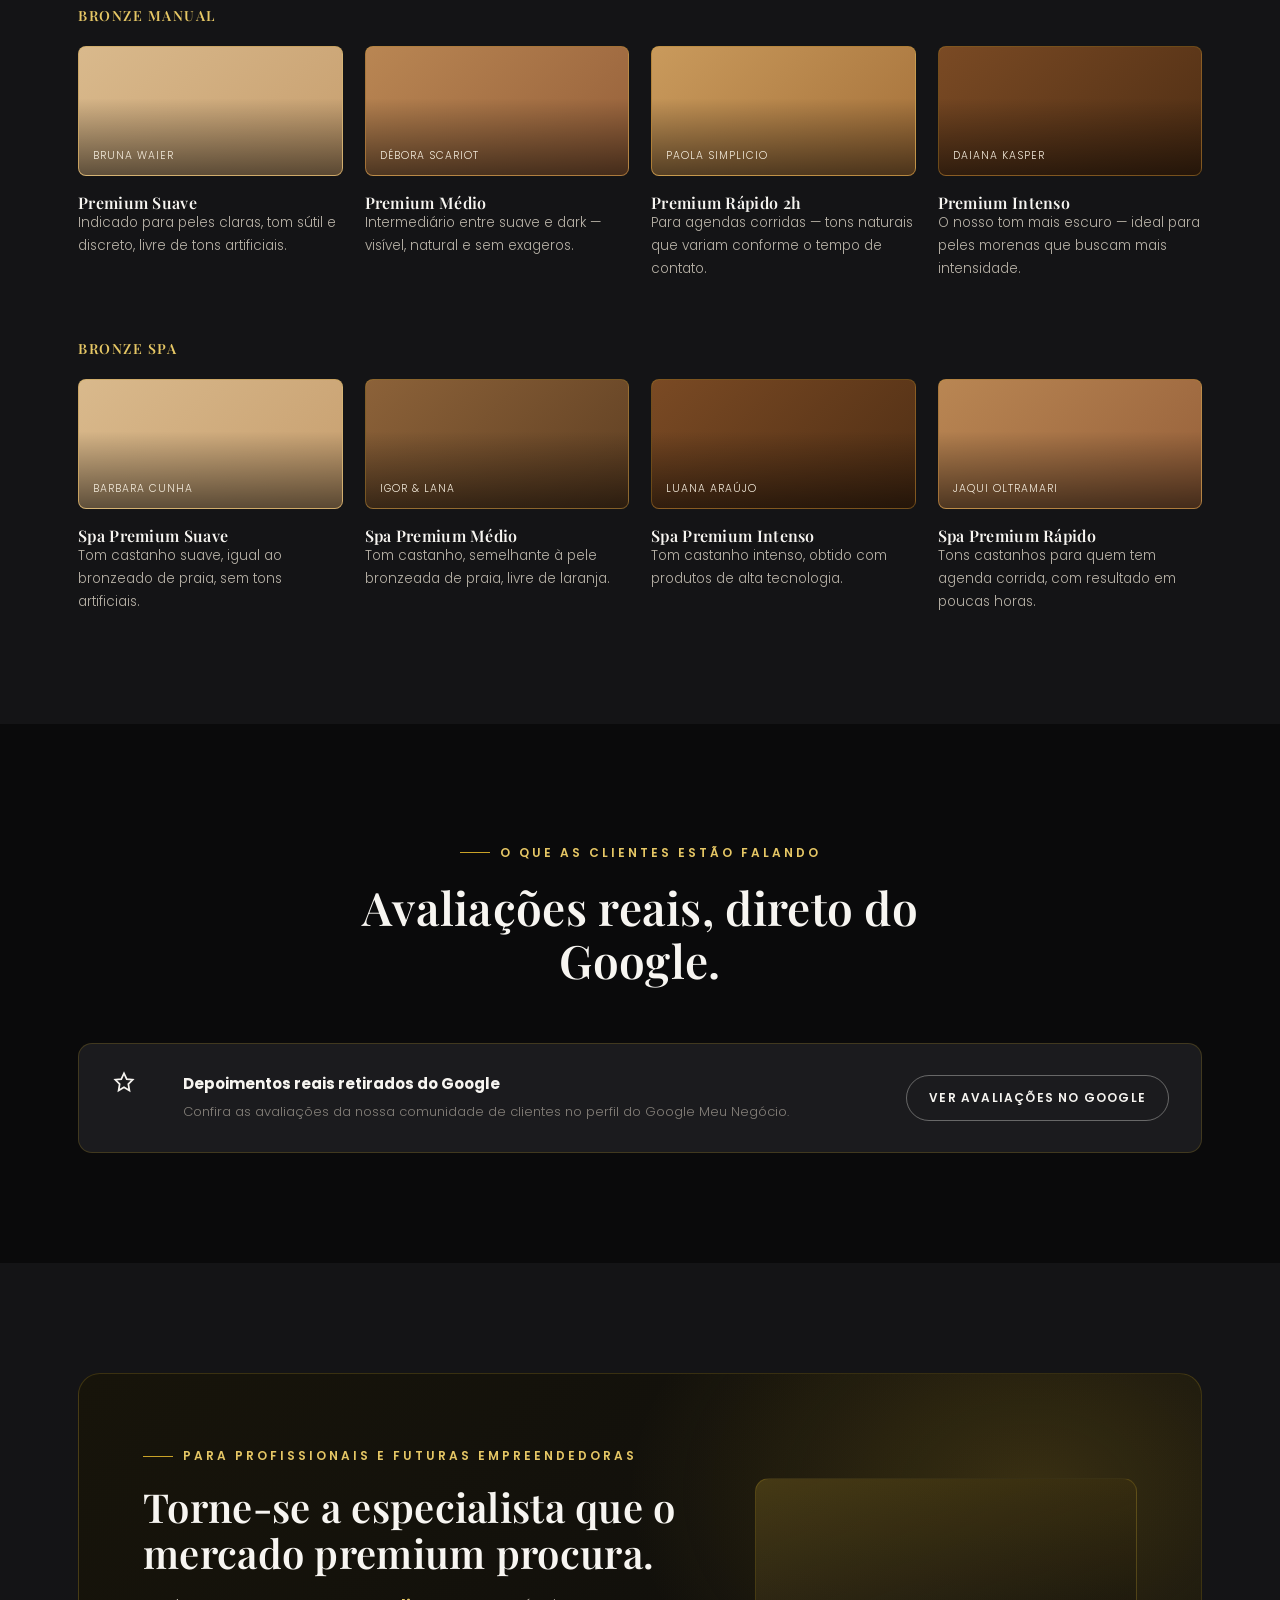
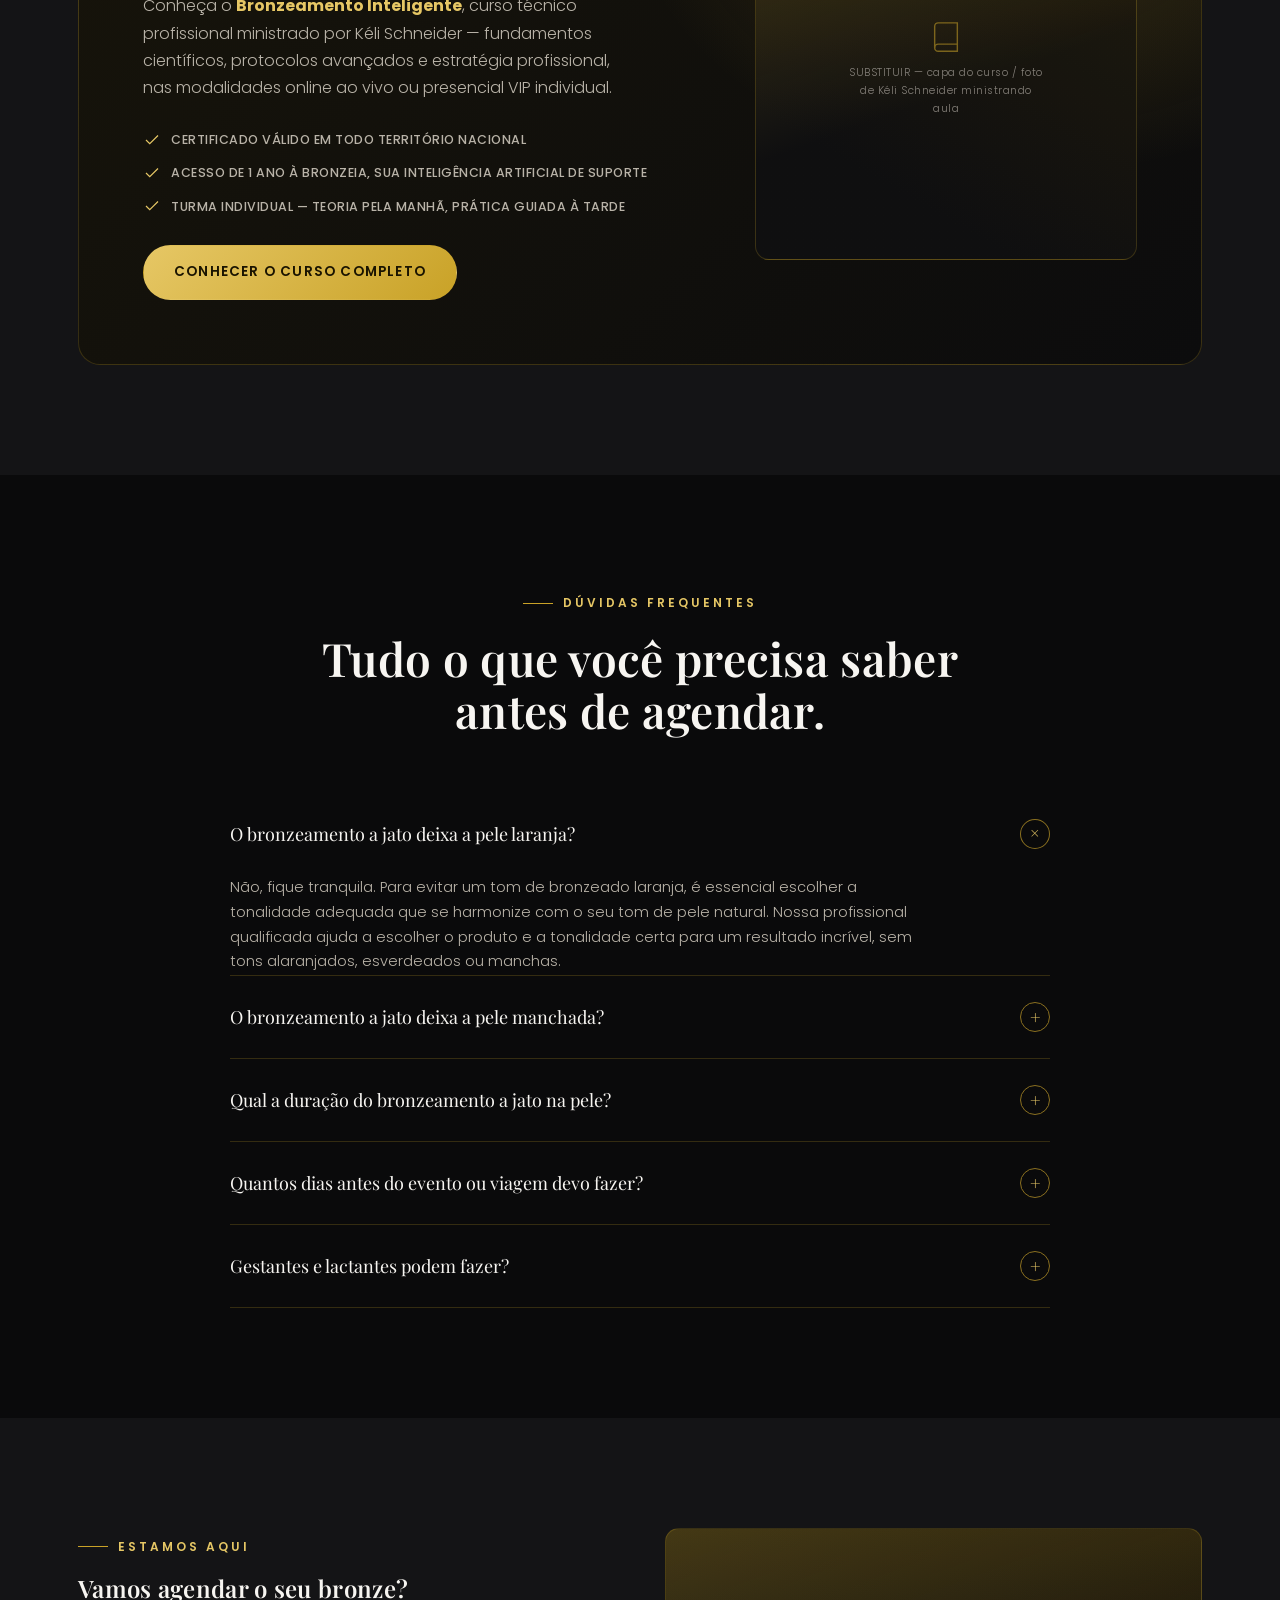
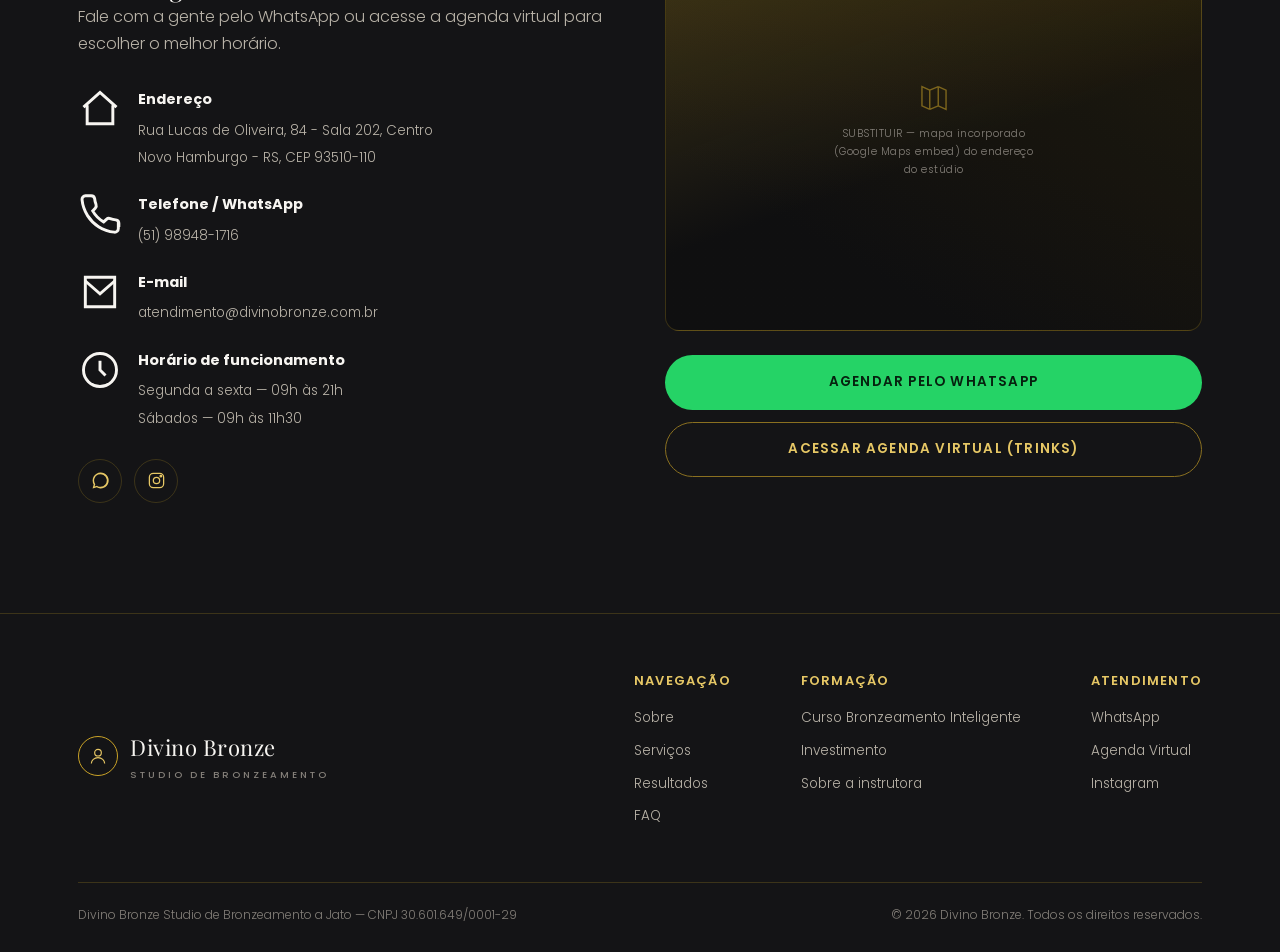
==== commit b8f40f77: "Correct HTML tag structure in index.html Fix HTML structure by correcting span and svg tags." ====
--- a/index.html
+++ b/index.html
@@ -112,8 +112,8 @@
                             <h3>Quero agendar meu bronzeamento</h3>
                           <p>Conheça o Bronze Spa e o Bronze Manual — atendimento no estúdio ou a domicílio — e agende sua sessão em poucos minutos.</p>
                             <span class="path-card-link">Ver opções de atendimento
-                                        <svg viewBox="0 0 24 24" fill="none" stroke="currentColor" stroke-width="2"><path d="M5 12h14M13 6l6 6-6 6"/></svg>svg>
-                            </span>span>
+                                        <svg viewBox="0 0 24 24" fill="none" stroke="currentColor" stroke-width="2"><path d="M5 12h14M13 6l6 6-6 6"/></svg>
+                            </span>
                   </a>
 
                     <a href="cursos.html" class="card path-card reveal">
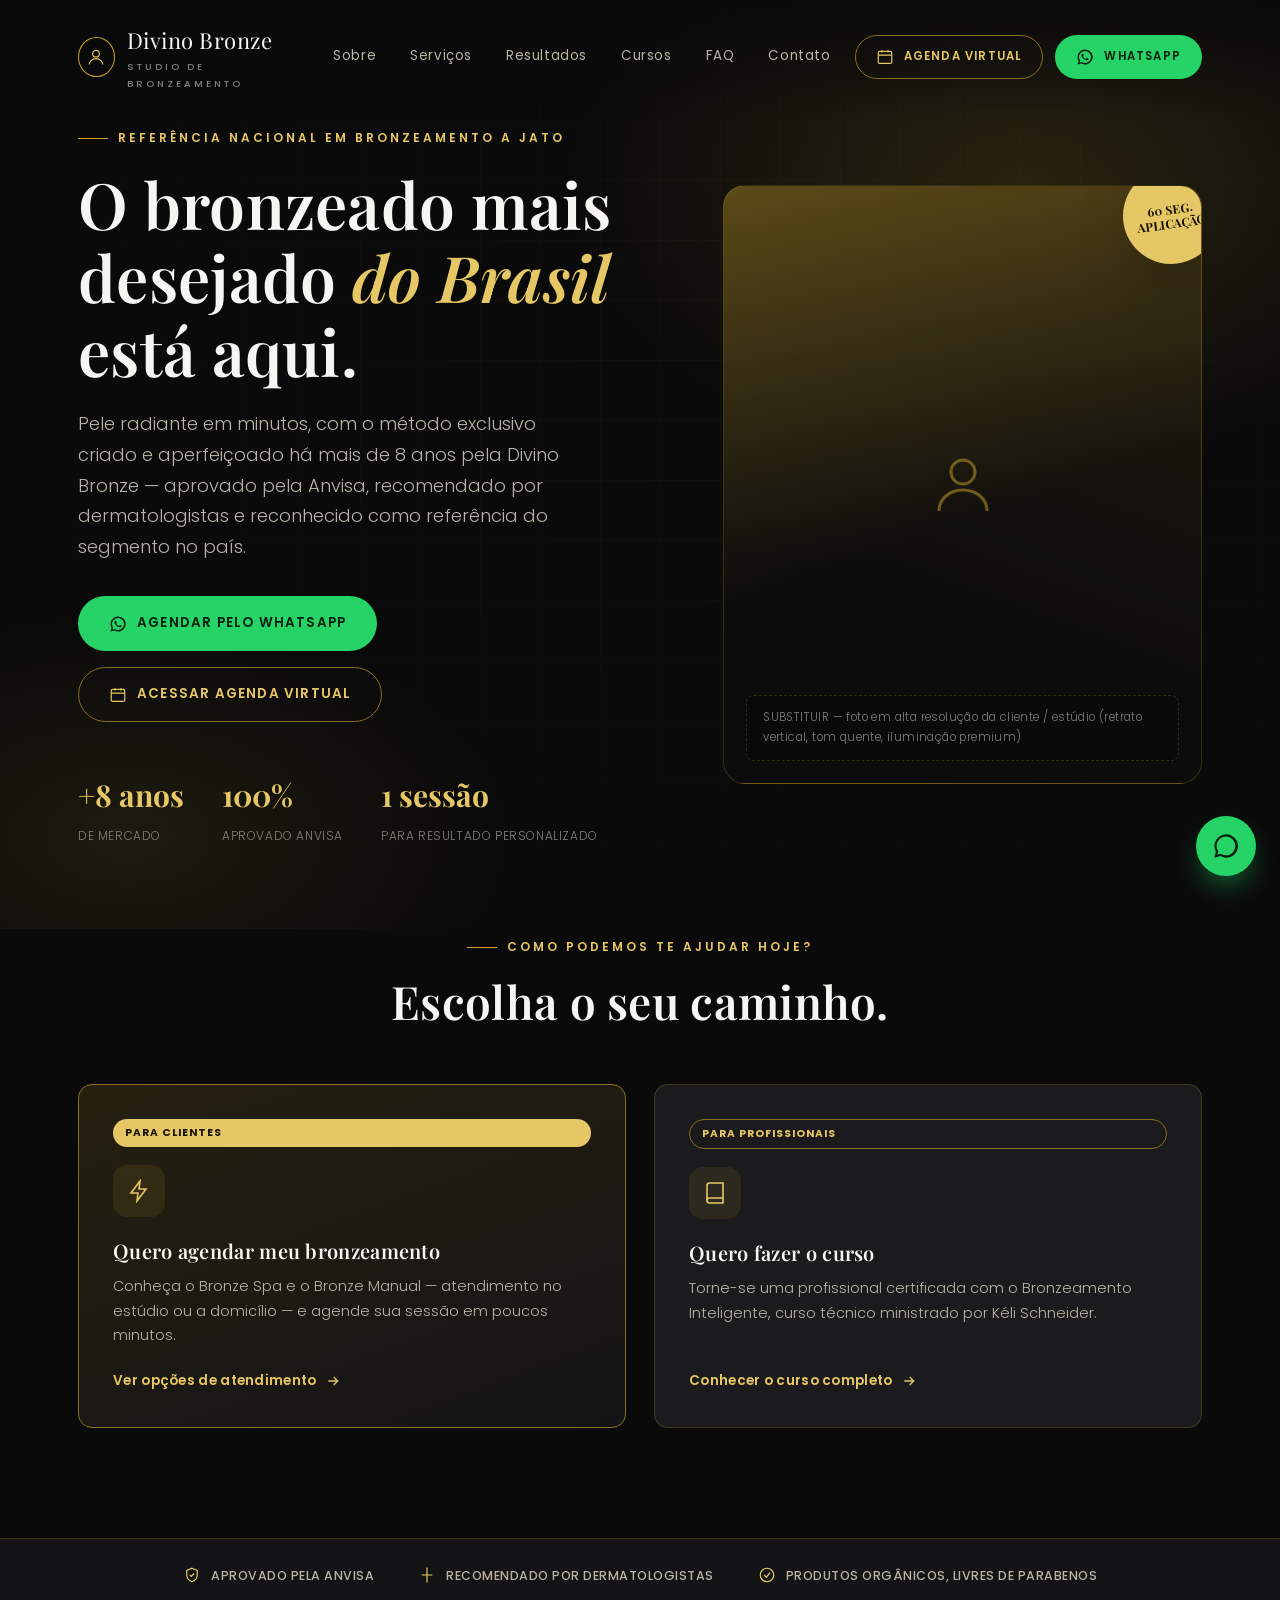
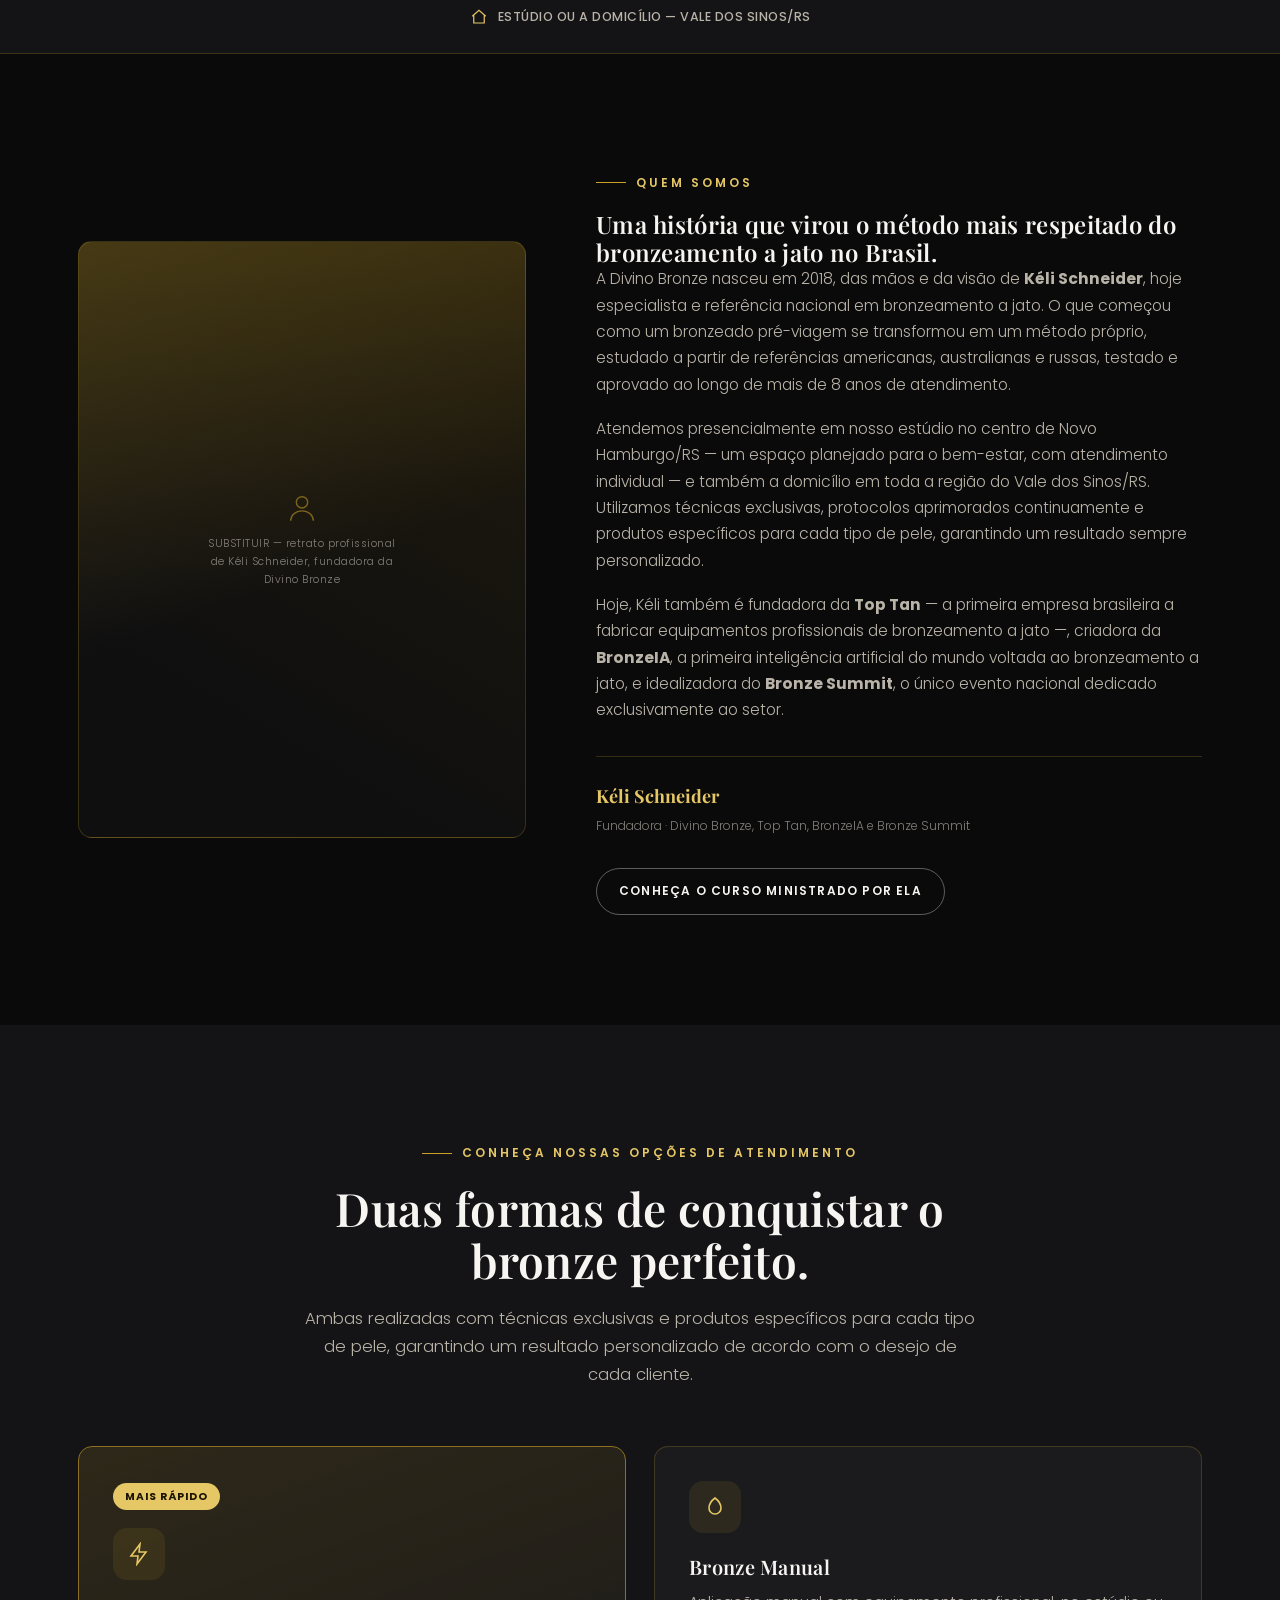
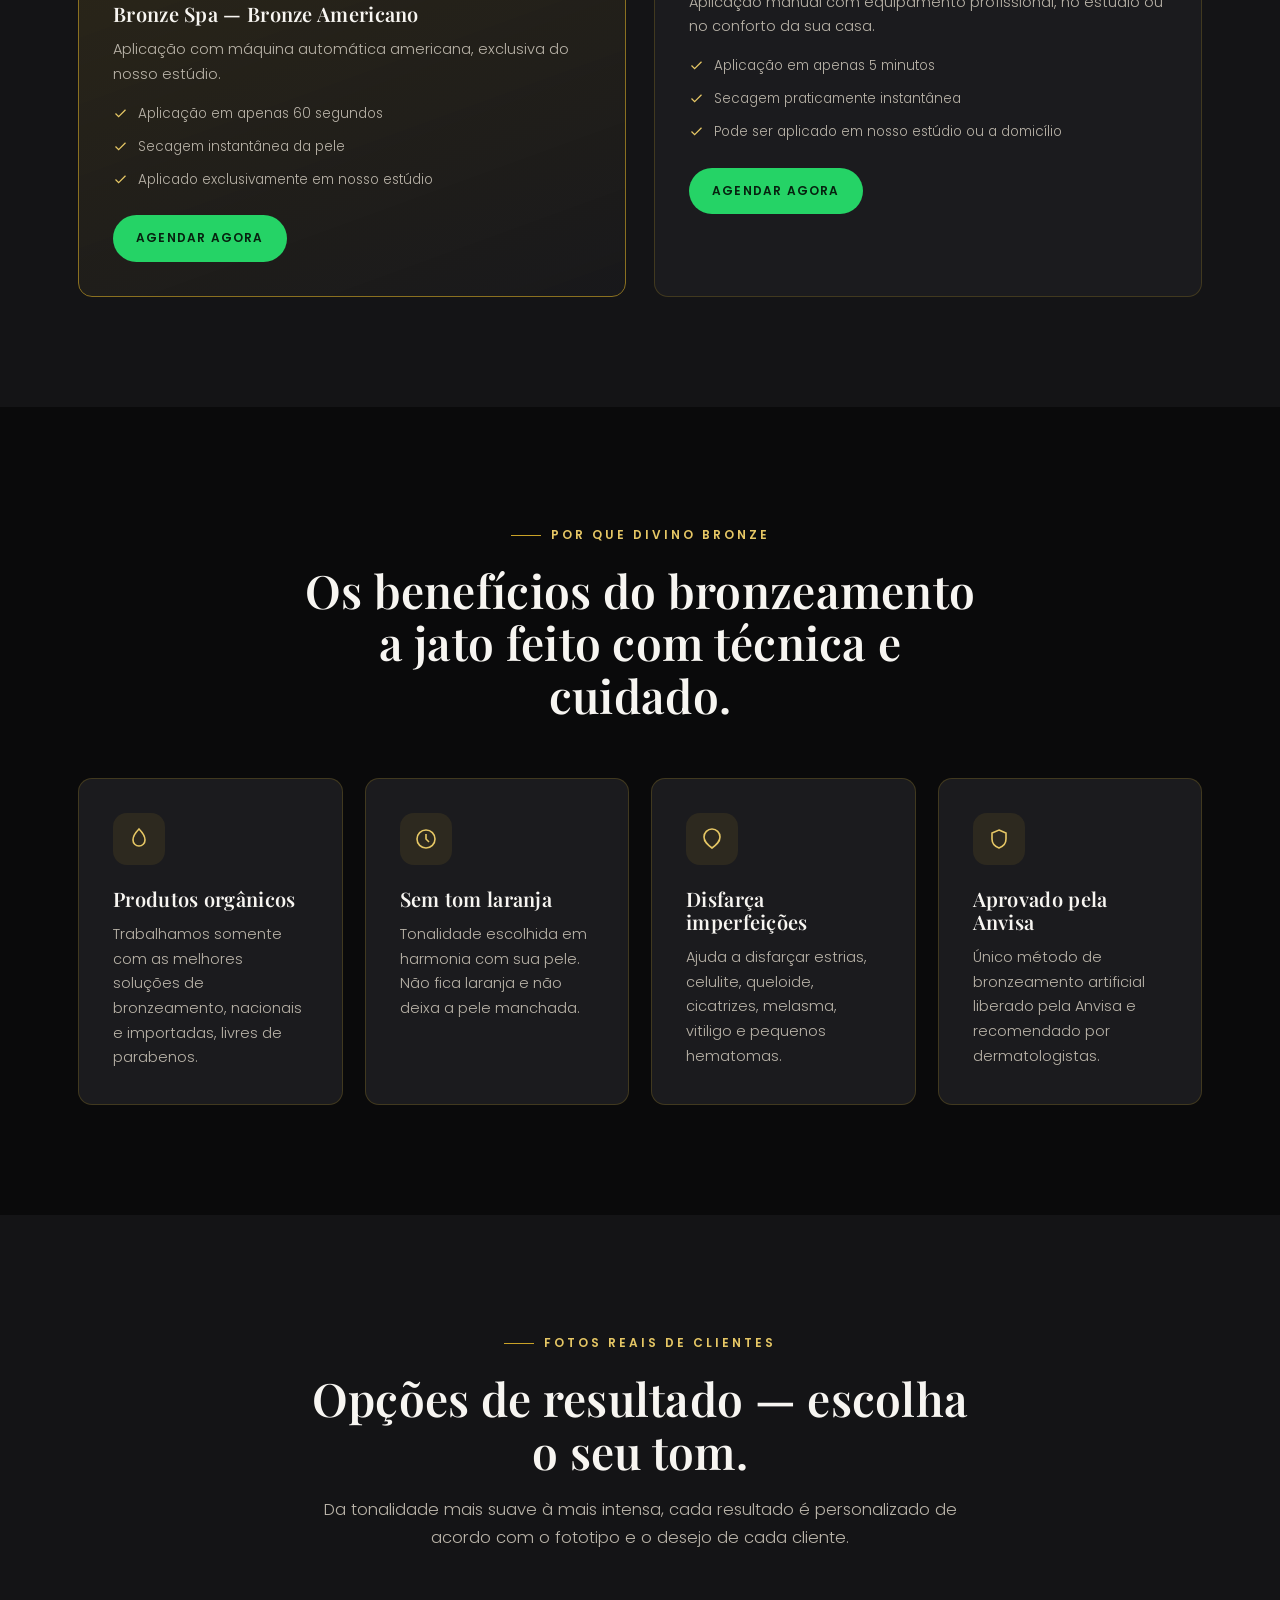
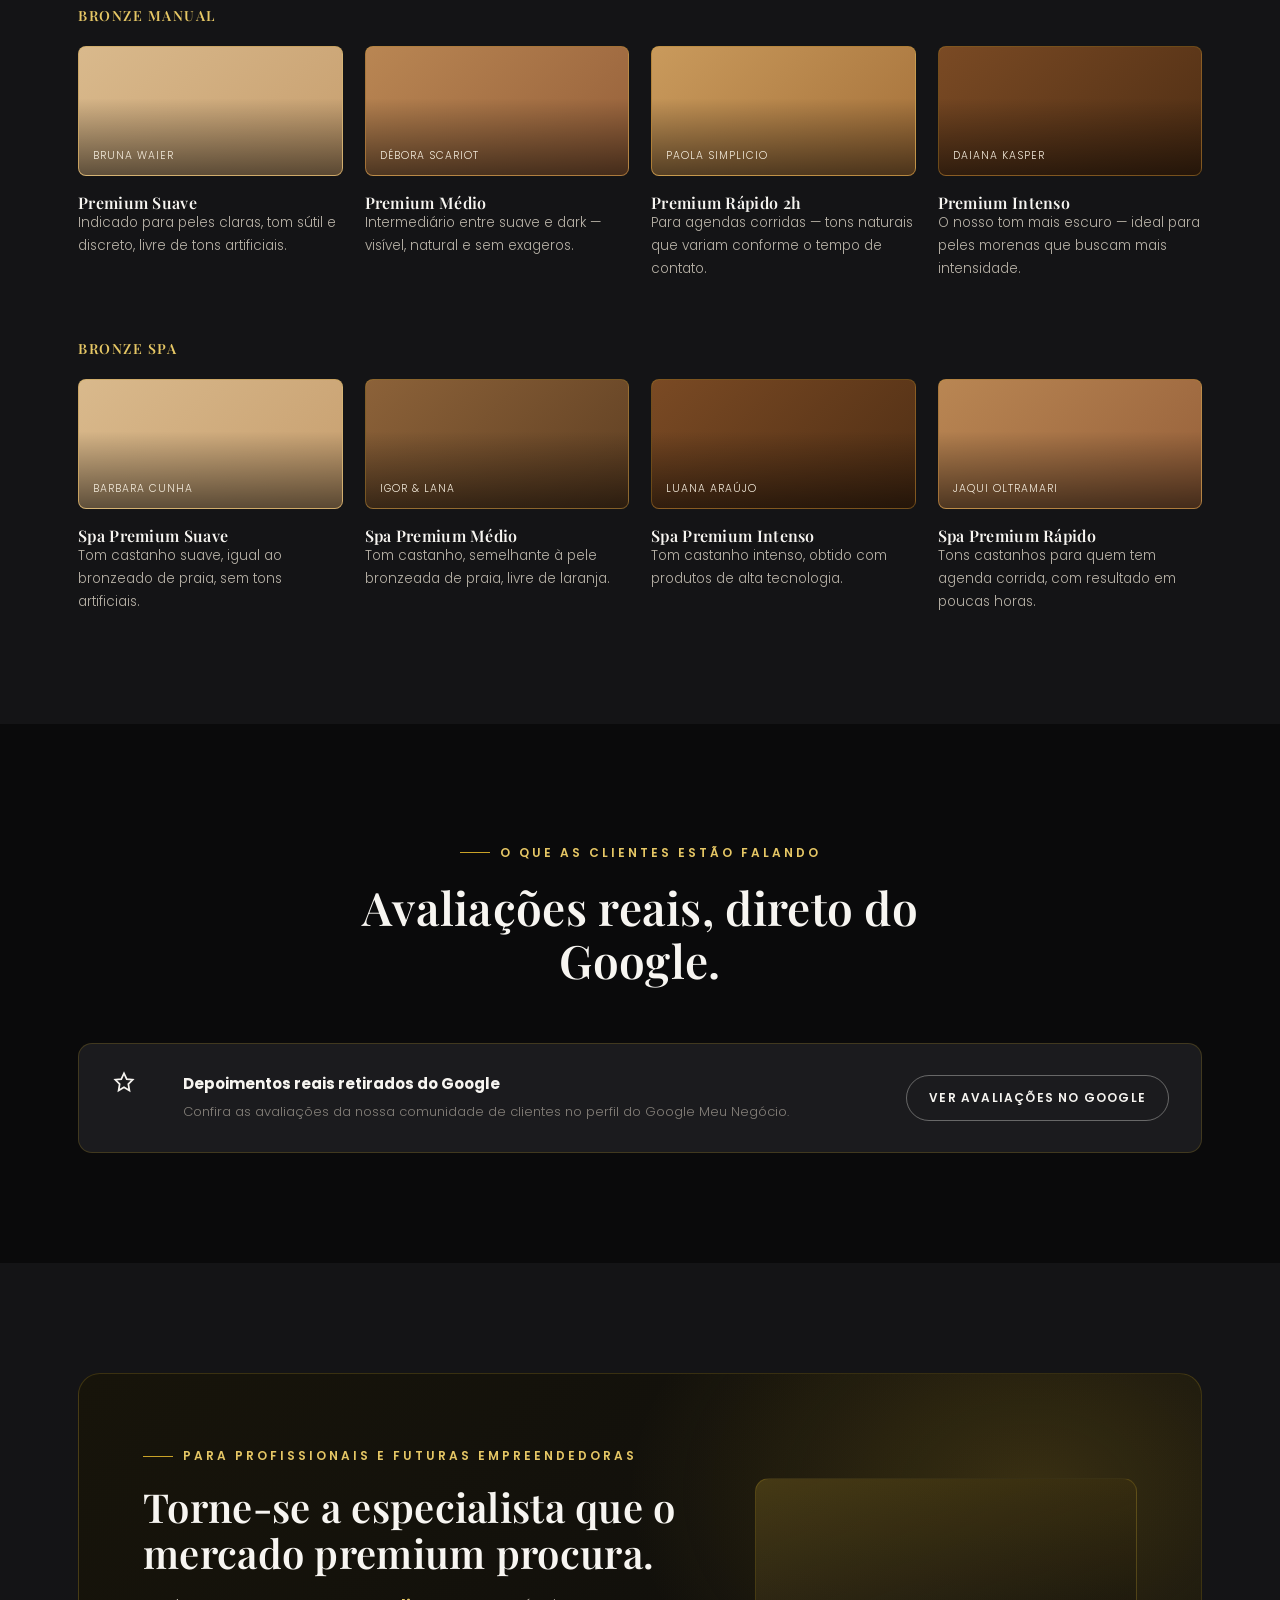
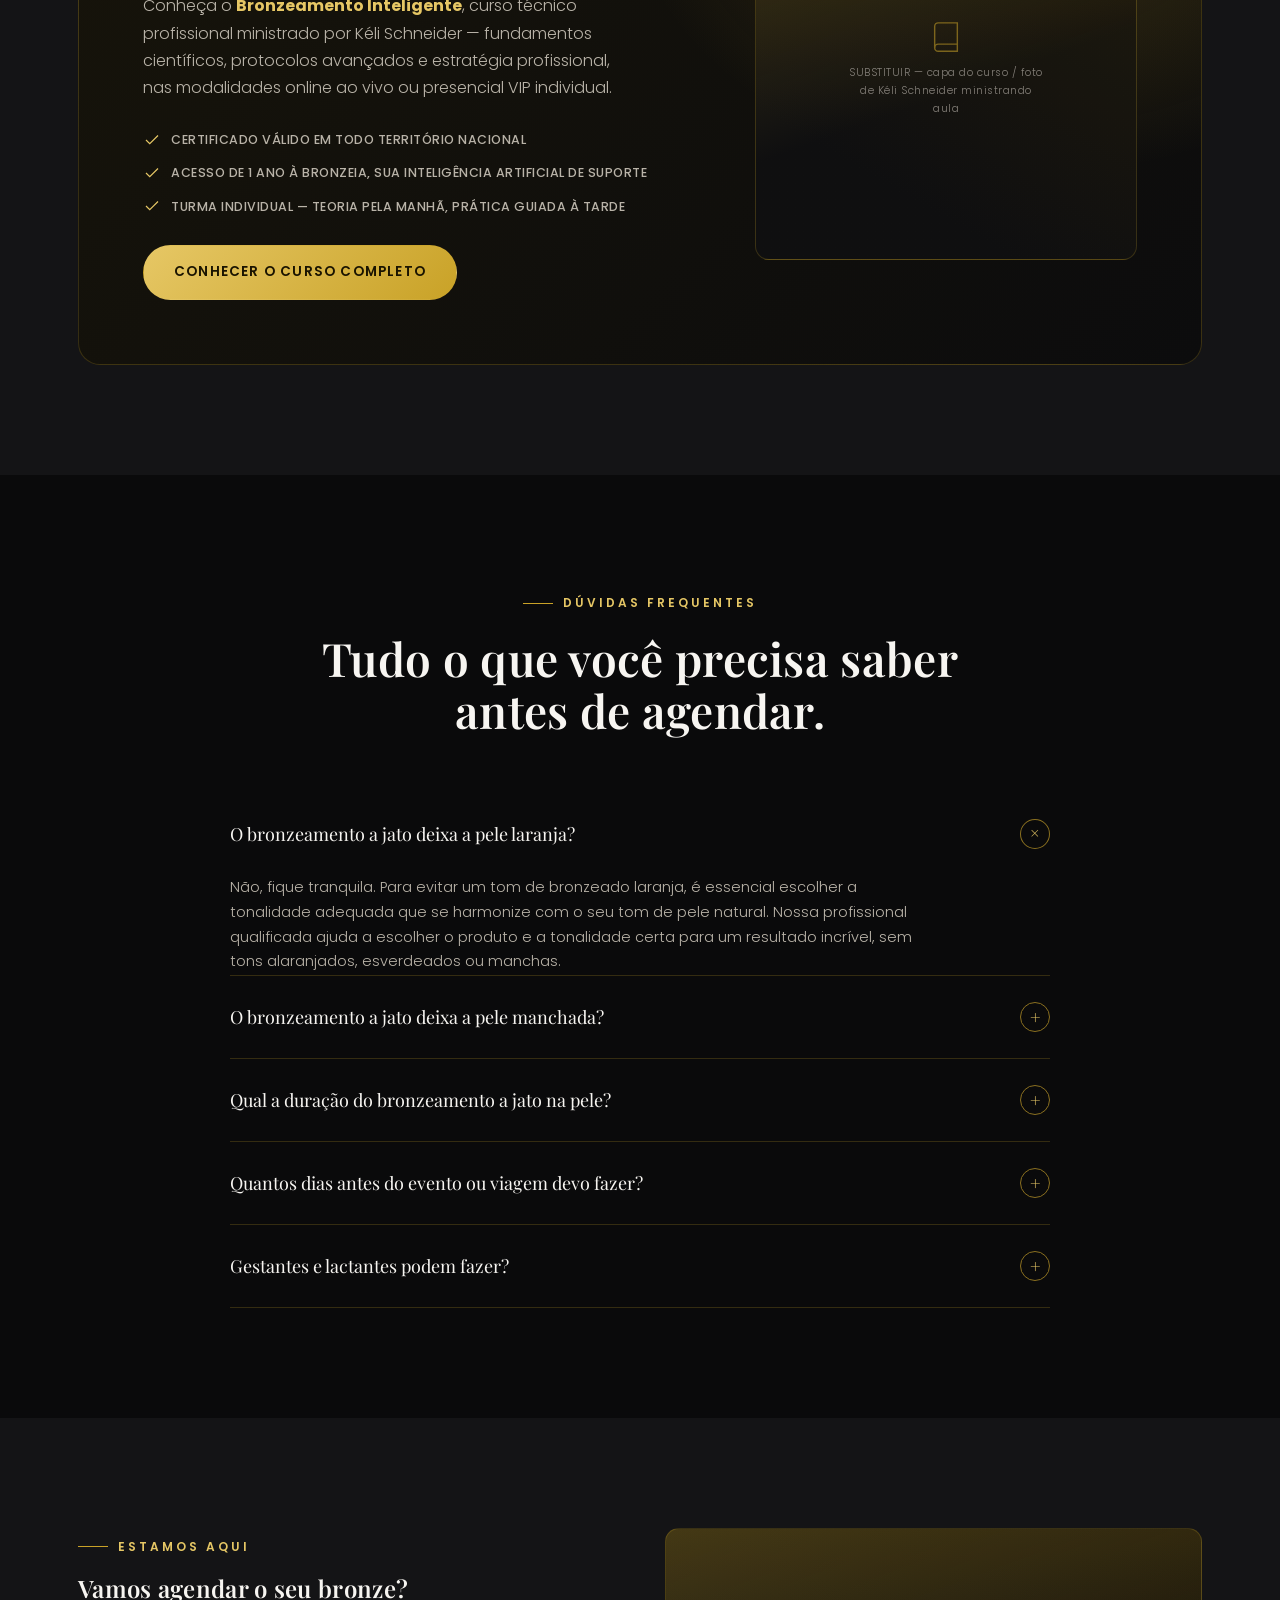
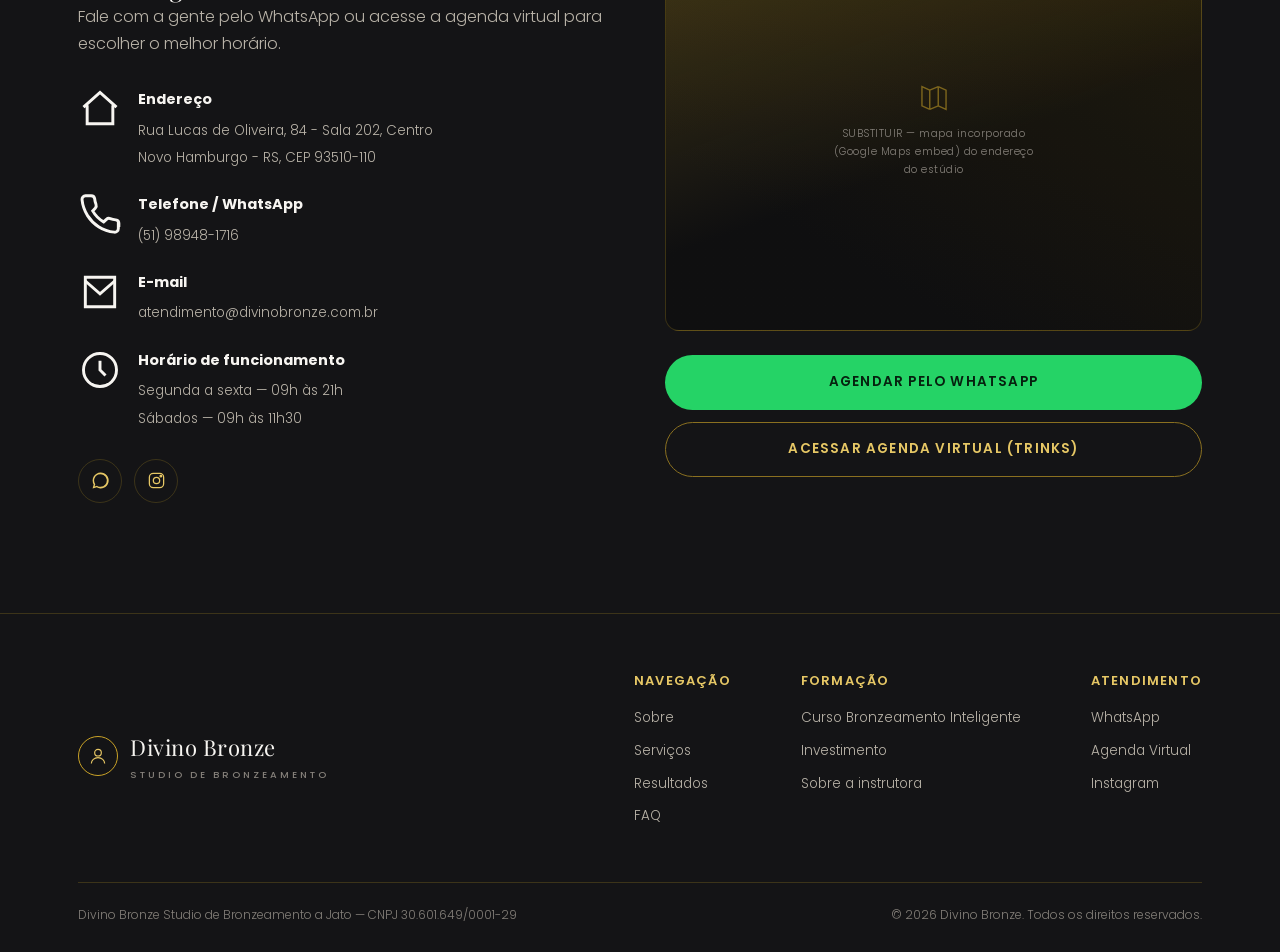
==== commit 1d97b3d5: "Add files via upload" ====
--- a/index.html
+++ b/index.html
@@ -1,388 +1,390 @@
 <!DOCTYPE html>
-  <html lang="pt-BR">
-  <head>
-  <meta charset="UTF-8">
-  <meta name="viewport" content="width=device-width, initial-scale=1.0">
-  <title>Divino Bronze | Studio de Bronzeamento a Jato em Novo Hamburgo/RS</title>
-  <meta name="description" content="Referência nacional em bronzeamento a jato. Atendimento premium em estúdio ou a domicílio em Novo Hamburgo/RS. Agende pelo WhatsApp ou pela agenda virtual.">
-  <link rel="preconnect" href="https://fonts.googleapis.com">
-  <link rel="preconnect" href="https://fonts.gstatic.com" crossorigin>
-  <link href="https://fonts.googleapis.com/css2?family=Playfair+Display:wght@500;600;700&family=Poppins:wght@300;400;500;600;700&display=swap" rel="stylesheet">
-  <link rel="stylesheet" href="css/style.css">
-  </head>
-  <body>
-
-  <!-- ===================== HEADER ===================== -->
-  <header class="site-header">
-    <div class="container header-inner">
-      <a href="index.html" class="logo">
-        <span class="mark">
-          <svg viewBox="0 0 24 24" fill="none" stroke="currentColor" stroke-width="1.4"><circle cx="12" cy="8" r="4"/><path d="M4 21c0-4 3.5-7 8-7s8 3 8 7"/></svg>
-        </span>
-        <span>Divino Bronze<small>Studio de Bronzeamento</small></span>
+<html lang="pt-BR">
+<head>
+<meta charset="UTF-8">
+<meta name="viewport" content="width=device-width, initial-scale=1.0">
+<title>Divino Bronze | Studio de Bronzeamento a Jato em Novo Hamburgo/RS</title>
+<meta name="description" content="Referência nacional em bronzeamento a jato. Atendimento premium em estúdio ou a domicílio em Novo Hamburgo/RS. Agende pelo WhatsApp ou pela agenda virtual.">
+<link rel="preconnect" href="https://fonts.googleapis.com">
+<link rel="preconnect" href="https://fonts.gstatic.com" crossorigin>
+<link href="https://fonts.googleapis.com/css2?family=Playfair+Display:wght@500;600;700&family=Poppins:wght@300;400;500;600;700&display=swap" rel="stylesheet">
+<link rel="stylesheet" href="css/style.css">
+</head>
+<body>
+
+<!-- ===================== HEADER ===================== -->
+<header class="site-header">
+  <div class="container header-inner">
+    <a href="index.html" class="logo">
+      <span class="mark">
+        <svg viewBox="0 0 24 24" fill="none" stroke="currentColor" stroke-width="1.4"><circle cx="12" cy="8" r="4"/><path d="M4 21c0-4 3.5-7 8-7s8 3 8 7"/></svg>
+      </span>
+      <span>Divino Bronze<small>Studio de Bronzeamento</small></span>
     </a>
 
     <nav class="main-nav">
       <a href="index.html#sobre">Sobre</a>
       <a href="index.html#servicos">Serviços</a>
-        <a href="index.html#resultados">Resultados</a>
-        <a href="cursos.html">Cursos</a>
-        <a href="index.html#faq">FAQ</a>
-        <a href="index.html#contato">Contato</a>
-      </nav>
-
-      <div class="header-ctas">
-        <a class="btn btn-agenda btn-sm" href="https://www.trinks.com/divino-bronze" target="_blank" rel="noopener">
-          <svg viewBox="0 0 24 24" fill="none" stroke="currentColor" stroke-width="1.6"><rect x="3" y="4.5" width="18" height="16" rx="2"/><path d="M3 9.5h18M8 3v3M16 3v3"/></svg>
-          <span class="long">Agenda Virtual</span>
-        </a>
-        <a class="btn btn-whatsapp btn-sm" href="https://wa.me/5551989481716?text=Ol%C3%A1%2C%20Divino%20Bronze!%20Quero%20agendar%20meu%20bronzeamento%20a%20jato." target="_blank" rel="noopener">
+      <a href="index.html#resultados">Resultados</a>
+      <a href="cursos.html">Cursos</a>
+      <a href="index.html#faq">FAQ</a>
+      <a href="index.html#contato">Contato</a>
+    </nav>
+
+    <div class="header-ctas">
+      <a class="btn btn-agenda btn-sm" href="https://www.trinks.com/divino-bronze" target="_blank" rel="noopener">
+        <svg viewBox="0 0 24 24" fill="none" stroke="currentColor" stroke-width="1.6"><rect x="3" y="4.5" width="18" height="16" rx="2"/><path d="M3 9.5h18M8 3v3M16 3v3"/></svg>
+        <span class="long">Agenda Virtual</span>
+      </a>
+      <a class="btn btn-whatsapp btn-sm" href="https://wa.me/5551989481716?text=Ol%C3%A1%2C%20Divino%20Bronze!%20Quero%20agendar%20meu%20bronzeamento%20a%20jato." target="_blank" rel="noopener">
+        <svg viewBox="0 0 24 24" fill="currentColor"><path d="M12 2a10 10 0 0 0-8.6 15L2 22l5.2-1.4A10 10 0 1 0 12 2zm0 18a8 8 0 0 1-4.1-1.1l-.3-.2-3 .8.8-2.9-.2-.3A8 8 0 1 1 12 20zm4.4-5.9c-.2-.1-1.4-.7-1.6-.8-.2-.1-.4-.1-.5.1-.2.2-.6.8-.8 1-.1.2-.3.2-.5.1-.2-.1-1-.4-2-1.2-.7-.7-1.2-1.5-1.4-1.7-.1-.2 0-.4.1-.5l.4-.4c.1-.1.2-.3.2-.4.1-.2 0-.3 0-.4-.1-.1-.5-1.3-.7-1.8-.2-.4-.4-.4-.5-.4h-.5c-.2 0-.4.1-.6.3-.2.2-.8.8-.8 1.9s.8 2.2.9 2.4c.1.2 1.6 2.5 4 3.5.6.2 1 .4 1.3.5.6.2 1.1.2 1.5.1.5-.1 1.4-.6 1.6-1.1.2-.5.2-1 .1-1.1z"/></svg>
+        <span>WhatsApp</span>
+      </a>
+    </div>
+
+    <button class="nav-toggle" aria-label="Abrir menu">
+      <svg viewBox="0 0 24 24" fill="none" stroke="currentColor" stroke-width="1.6"><path d="M4 7h16M4 12h16M4 17h16"/></svg>
+    </button>
+  </div>
+</header>
+
+<div class="mobile-panel">
+  <button class="mobile-close" aria-label="Fechar menu">
+    <svg viewBox="0 0 24 24" fill="none" stroke="currentColor" stroke-width="1.6"><path d="M6 6l12 12M18 6L6 18"/></svg>
+  </button>
+  <a href="index.html#sobre">Sobre</a>
+  <a href="index.html#servicos">Serviços</a>
+  <a href="index.html#resultados">Resultados</a>
+  <a href="cursos.html">Cursos</a>
+  <a href="index.html#faq">FAQ</a>
+  <a href="index.html#contato">Contato</a>
+  <div class="cta-row">
+    <a class="btn btn-whatsapp" href="https://wa.me/5551989481716?text=Ol%C3%A1%2C%20Divino%20Bronze!%20Quero%20agendar%20meu%20bronzeamento%20a%20jato." target="_blank" rel="noopener">WhatsApp</a>
+    <a class="btn btn-agenda" href="https://www.trinks.com/divino-bronze" target="_blank" rel="noopener">Agenda Virtual</a>
+  </div>
+</div>
+
+<!-- ===================== HERO ===================== -->
+<section class="hero">
+  <div class="container hero-grid">
+    <div class="reveal in-view">
+      <div class="eyebrow">Referência nacional em bronzeamento a jato</div>
+      <h1>O bronzeado mais desejado <em>do Brasil</em> está aqui.</h1>
+      <p class="lead">Pele radiante em minutos, com o método exclusivo criado e aperfeiçoado há mais de 8 anos pela Divino Bronze — aprovado pela Anvisa, recomendado por dermatologistas e reconhecido como referência do segmento no país.</p>
+      <div class="cta-row">
+        <a class="btn btn-whatsapp" href="https://wa.me/5551989481716?text=Ol%C3%A1%2C%20Divino%20Bronze!%20Quero%20agendar%20meu%20bronzeamento%20a%20jato." target="_blank" rel="noopener">
           <svg viewBox="0 0 24 24" fill="currentColor"><path d="M12 2a10 10 0 0 0-8.6 15L2 22l5.2-1.4A10 10 0 1 0 12 2zm0 18a8 8 0 0 1-4.1-1.1l-.3-.2-3 .8.8-2.9-.2-.3A8 8 0 1 1 12 20zm4.4-5.9c-.2-.1-1.4-.7-1.6-.8-.2-.1-.4-.1-.5.1-.2.2-.6.8-.8 1-.1.2-.3.2-.5.1-.2-.1-1-.4-2-1.2-.7-.7-1.2-1.5-1.4-1.7-.1-.2 0-.4.1-.5l.4-.4c.1-.1.2-.3.2-.4.1-.2 0-.3 0-.4-.1-.1-.5-1.3-.7-1.8-.2-.4-.4-.4-.5-.4h-.5c-.2 0-.4.1-.6.3-.2.2-.8.8-.8 1.9s.8 2.2.9 2.4c.1.2 1.6 2.5 4 3.5.6.2 1 .4 1.3.5.6.2 1.1.2 1.5.1.5-.1 1.4-.6 1.6-1.1.2-.5.2-1 .1-1.1z"/></svg>
-          <span>WhatsApp</span>
-        </a>
-      </div>
-
-      <button class="nav-toggle" aria-label="Abrir menu">
-      <svg viewBox="0 0 24 24" fill="none" stroke="currentColor" stroke-width="1.6"><path d="M4 7h16M4 12h16M4 17h16"/></svg>
-      </button>
-    </div>
-  </header>
-
-  <div class="mobile-panel">
-    <button class="mobile-close" aria-label="Fechar menu">
-      <svg viewBox="0 0 24 24" fill="none" stroke="currentColor" stroke-width="1.6"><path d="M6 6l12 12M18 6L6 18"/></svg>
-    </button>
-    <a href="index.html#sobre">Sobre</a>
-    <a href="index.html#servicos">Serviços</a>
-    <a href="index.html#resultados">Resultados</a>
-    <a href="cursos.html">Cursos</a>
-    <a href="index.html#faq">FAQ</a>
-    <a href="index.html#contato">Contato</a>
-    <div class="cta-row">
-      <a class="btn btn-whatsapp" href="https://wa.me/5551989481716?text=Ol%C3%A1%2C%20Divino%20Bronze!%20Quero%20agendar%20meu%20bronzeamento%20a%20jato." target="_blank" rel="noopener">WhatsApp</a>
-      <a class="btn btn-agenda" href="https://www.trinks.com/divino-bronze" target="_blank" rel="noopener">Agenda Virtual</a>
-    </div>
-  </div>
-
-  <!-- ===================== HERO ===================== -->
-  <section class="hero">
-    <div class="container hero-grid">
-      <div class="reveal in-view">
-        <div class="eyebrow">Referência nacional em bronzeamento a jato</div>
-        <h1>O bronzeado mais desejado <em>do Brasil</em> está aqui.</h1>
-        <p class="lead">Pele radiante em minutos, com o método exclusivo criado e aperfeiçoado há mais de 8 anos pela Divino Bronze — aprovado pela Anvisa, recomendado por dermatologistas e reconhecido como referência do segmento no país.</p>
-        <div class="cta-row">
-          <a class="btn btn-whatsapp" href="https://wa.me/5551989481716?text=Ol%C3%A1%2C%20Divino%20Bronze!%20Quero%20agendar%20meu%20bronzeamento%20a%20jato." target="_blank" rel="noopener">
-            <svg viewBox="0 0 24 24" fill="currentColor"><path d="M12 2a10 10 0 0 0-8.6 15L2 22l5.2-1.4A10 10 0 1 0 12 2zm0 18a8 8 0 0 1-4.1-1.1l-.3-.2-3 .8.8-2.9-.2-.3A8 8 0 1 1 12 20zm4.4-5.9c-.2-.1-1.4-.7-1.6-.8-.2-.1-.4-.1-.5.1-.2.2-.6.8-.8 1-.1.2-.3.2-.5.1-.2-.1-1-.4-2-1.2-.7-.7-1.2-1.5-1.4-1.7-.1-.2 0-.4.1-.5l.4-.4c.1-.1.2-.3.2-.4.1-.2 0-.3 0-.4-.1-.1-.5-1.3-.7-1.8-.2-.4-.4-.4-.5-.4h-.5c-.2 0-.4.1-.6.3-.2.2-.8.8-.8 1.9s.8 2.2.9 2.4c.1.2 1.6 2.5 4 3.5.6.2 1 .4 1.3.5.6.2 1.1.2 1.5.1.5-.1 1.4-.6 1.6-1.1.2-.5.2-1 .1-1.1z"/></svg>
-            Agendar pelo WhatsApp
+          Agendar pelo WhatsApp
         </a>
         <a class="btn btn-agenda" href="https://www.trinks.com/divino-bronze" target="_blank" rel="noopener">
-            <svg viewBox="0 0 24 24" fill="none" stroke="currentColor" stroke-width="1.6"><rect x="3" y="4.5" width="18" height="16" rx="2"/><path d="M3 9.5h18M8 3v3M16 3v3"/></svg>
-            Acessar Agenda Virtual
+          <svg viewBox="0 0 24 24" fill="none" stroke="currentColor" stroke-width="1.6"><rect x="3" y="4.5" width="18" height="16" rx="2"/><path d="M3 9.5h18M8 3v3M16 3v3"/></svg>
+          Acessar Agenda Virtual
         </a>
       </div>
       <div class="hero-stats">
         <div class="stat"><b>+8 anos</b><span>DE MERCADO</span></div>
         <div class="stat"><b>100%</b><span>APROVADO ANVISA</span></div>
         <div class="stat"><b>1 sessão</b><span>PARA RESULTADO PERSONALIZADO</span></div>
-        </div>
-    </div>
-
-      <div class="reveal">
-        <div class="hero-visual">
+      </div>
+    </div>
+
+    <div class="reveal">
+      <div class="hero-visual">
         <div class="hero-badge">60 SEG. APLICAÇÃO</div>
         <svg class="ph-icon" viewBox="0 0 24 24" fill="none" stroke="currentColor" stroke-width="1"><circle cx="12" cy="8" r="4"/><path d="M4 21c0-4 3.5-7 8-7s8 3 8 7"/></svg>
-          <div class="ph-label">SUBSTITUIR — foto em alta resolução da cliente / estúdio (retrato vertical, tom quente, iluminação premium)</div>
-        </div>
-      </div>
-    </div>
-  </section>
-
-  <!-- ===================== ESCOLHA SEU CAMINHO ===================== -->
-    <section class="section path-chooser" id="escolha">
-        <div class="container">
-              <div class="section-head center reveal">
-                      <div class="eyebrow">Como podemos te ajudar hoje?</div>
-                      <h2>Escolha o seu caminho.</h2>
-              </div>
-            <div class="grid-2">
-                  <a href="#servicos" class="card card--featured path-card reveal">
-                            <span class="card-tag">Para clientes</span>
-                            <div class="icon-badge"><svg viewBox="0 0 24 24" fill="none" stroke="currentColor" stroke-width="1.6"><path d="M13 2 4 14h7l-1 8 9-12h-7l1-8z"/></svg></div>
-                            <h3>Quero agendar meu bronzeamento</h3>
-                          <p>Conheça o Bronze Spa e o Bronze Manual — atendimento no estúdio ou a domicílio — e agende sua sessão em poucos minutos.</p>
-                            <span class="path-card-link">Ver opções de atendimento
-                                        <svg viewBox="0 0 24 24" fill="none" stroke="currentColor" stroke-width="2"><path d="M5 12h14M13 6l6 6-6 6"/></svg>
-                            </span>
-                  </a>
-
-                    <a href="cursos.html" class="card path-card reveal">
-                              <span class="card-tag" style="background:transparent; border:1px solid var(--gold-dim); color:var(--gold-light);">Para profissionais</span>
-                              <div class="icon-badge"><svg viewBox="0 0 24 24" fill="none" stroke="currentColor" stroke-width="1.6"><path d="M4 19.5A2.5 2.5 0 0 1 6.5 17H20"/><path d="M6.5 2H20v20H6.5A2.5 2.5 0 0 1 4 19.5v-15A2.5 2.5 0 0 1 6.5 2z"/></svg></div>
-                              <h3>Quero fazer o curso</h3>
-                            <p>Torne-se uma profissional certificada com o Bronzeamento Inteligente, curso técnico ministrado por Kéli Schneider.</p>
-                    </a>
-            </div>
-        </div>
-    </section>
-
-    
-            <!-- ===================== TRUST BAR ===================== -->
-  <div class="trust-bar">
-    <div class="container">
-      <div class="trust-item"><svg viewBox="0 0 24 24" fill="none" stroke="currentColor" stroke-width="1.6"><path d="M12 3l7 3v6c0 4.5-3 7.5-7 9-4-1.5-7-4.5-7-9V6l7-3z"/><path d="m9 12 2 2 4-4"/></svg> Aprovado pela Anvisa</div>
-      <div class="trust-item"><svg viewBox="0 0 24 24" fill="none" stroke="currentColor" stroke-width="1.6"><path d="M12 2v20M5 12h14"/></svg> Recomendado por dermatologistas</div>
+        <div class="ph-label">SUBSTITUIR — foto em alta resolução da cliente / estúdio (retrato vertical, tom quente, iluminação premium)</div>
+      </div>
+    </div>
+  </div>
+</section>
+
+<!-- ===================== ESCOLHA SEU CAMINHO ===================== -->
+<section class="section path-chooser" id="escolha">
+  <div class="container">
+    <div class="section-head center reveal">
+      <div class="eyebrow">Como podemos te ajudar hoje?</div>
+      <h2>Escolha o seu caminho.</h2>
+    </div>
+    <div class="grid-2">
+      <a href="#servicos" class="card card--featured path-card reveal">
+        <span class="card-tag">Para clientes</span>
+        <div class="icon-badge"><svg viewBox="0 0 24 24" fill="none" stroke="currentColor" stroke-width="1.6"><path d="M13 2 4 14h7l-1 8 9-12h-7l1-8z"/></svg></div>
+        <h3>Quero agendar meu bronzeamento</h3>
+        <p>Conheça o Bronze Spa e o Bronze Manual — atendimento no estúdio ou a domicílio — e agende sua sessão em poucos minutos.</p>
+        <span class="path-card-link">Ver opções de atendimento
+          <svg viewBox="0 0 24 24" fill="none" stroke="currentColor" stroke-width="2"><path d="M5 12h14M13 6l6 6-6 6"/></svg>
+        </span>
+      </a>
+
+      <a href="cursos.html" class="card path-card reveal">
+        <span class="card-tag" style="background:transparent; border:1px solid var(--gold-dim); color:var(--gold-light);">Para profissionais</span>
+        <div class="icon-badge"><svg viewBox="0 0 24 24" fill="none" stroke="currentColor" stroke-width="1.6"><path d="M4 19.5A2.5 2.5 0 0 1 6.5 17H20"/><path d="M6.5 2H20v20H6.5A2.5 2.5 0 0 1 4 19.5v-15A2.5 2.5 0 0 1 6.5 2z"/></svg></div>
+        <h3>Quero fazer o curso</h3>
+        <p>Torne-se uma profissional certificada com o Bronzeamento Inteligente, curso técnico ministrado por Kéli Schneider.</p>
+        <span class="path-card-link">Conhecer o curso completo
+          <svg viewBox="0 0 24 24" fill="none" stroke="currentColor" stroke-width="2"><path d="M5 12h14M13 6l6 6-6 6"/></svg>
+        </span>
+      </a>
+    </div>
+  </div>
+</section>
+
+<!-- ===================== TRUST BAR ===================== -->
+<div class="trust-bar">
+  <div class="container">
+    <div class="trust-item"><svg viewBox="0 0 24 24" fill="none" stroke="currentColor" stroke-width="1.6"><path d="M12 3l7 3v6c0 4.5-3 7.5-7 9-4-1.5-7-4.5-7-9V6l7-3z"/><path d="m9 12 2 2 4-4"/></svg> Aprovado pela Anvisa</div>
+    <div class="trust-item"><svg viewBox="0 0 24 24" fill="none" stroke="currentColor" stroke-width="1.6"><path d="M12 2v20M5 12h14"/></svg> Recomendado por dermatologistas</div>
     <div class="trust-item"><svg viewBox="0 0 24 24" fill="none" stroke="currentColor" stroke-width="1.6"><circle cx="12" cy="12" r="9"/><path d="M8 12l3 3 5-6"/></svg> Produtos orgânicos, livres de parabenos</div>
     <div class="trust-item"><svg viewBox="0 0 24 24" fill="none" stroke="currentColor" stroke-width="1.6"><path d="M3 11l9-8 9 8M5 10v10h14V10"/></svg> Estúdio ou a domicílio — Vale dos Sinos/RS</div>
   </div>
-  </div>
-
-  <!-- ===================== SOBRE ===================== -->
-  <section class="section" id="sobre">
-    <div class="container about-grid">
-      <div class="reveal">
-        <div class="photo-ph about-visual">
-          <svg viewBox="0 0 24 24" fill="none" stroke="currentColor" stroke-width="1"><circle cx="12" cy="8" r="4"/><path d="M4 21c0-4 3.5-7 8-7s8 3 8 7"/></svg>
-          <span>SUBSTITUIR — retrato profissional de Kéli Schneider, fundadora da Divino Bronze</span>
-        </div>
-      </div>
-      <div class="reveal about-copy">
-        <div class="eyebrow">Quem somos</div>
-        <h2>Uma história que virou o método mais respeitado do bronzeamento a jato no Brasil.</h2>
-        <p>A Divino Bronze nasceu em 2018, das mãos e da visão de <strong>Kéli Schneider</strong>, hoje especialista e referência nacional em bronzeamento a jato. O que começou como um bronzeado pré-viagem se transformou em um método próprio, estudado a partir de referências americanas, australianas e russas, testado e aprovado ao longo de mais de 8 anos de atendimento.</p>
-        <p>Atendemos presencialmente em nosso estúdio no centro de Novo Hamburgo/RS — um espaço planejado para o bem-estar, com atendimento individual — e também a domicílio em toda a região do Vale dos Sinos/RS. Utilizamos técnicas exclusivas, protocolos aprimorados continuamente e produtos específicos para cada tipo de pele, garantindo um resultado sempre personalizado.</p>
-        <p>Hoje, Kéli também é fundadora da <strong>Top Tan</strong> — a primeira empresa brasileira a fabricar equipamentos profissionais de bronzeamento a jato —, criadora da <strong>BronzeIA</strong>, a primeira inteligência artificial do mundo voltada ao bronzeamento a jato, e idealizadora do <strong>Bronze Summit</strong>, o único evento nacional dedicado exclusivamente ao setor.</p>
-        <div class="about-signature">
-          <div>
-            <strong>Kéli Schneider</strong>
+</div>
+
+<!-- ===================== SOBRE ===================== -->
+<section class="section" id="sobre">
+  <div class="container about-grid">
+    <div class="reveal">
+      <div class="photo-ph about-visual">
+        <svg viewBox="0 0 24 24" fill="none" stroke="currentColor" stroke-width="1"><circle cx="12" cy="8" r="4"/><path d="M4 21c0-4 3.5-7 8-7s8 3 8 7"/></svg>
+        <span>SUBSTITUIR — retrato profissional de Kéli Schneider, fundadora da Divino Bronze</span>
+      </div>
+    </div>
+    <div class="reveal about-copy">
+      <div class="eyebrow">Quem somos</div>
+      <h2>Uma história que virou o método mais respeitado do bronzeamento a jato no Brasil.</h2>
+      <p>A Divino Bronze nasceu em 2018, das mãos e da visão de <strong>Kéli Schneider</strong>, hoje especialista e referência nacional em bronzeamento a jato. O que começou como um bronzeado pré-viagem se transformou em um método próprio, estudado a partir de referências americanas, australianas e russas, testado e aprovado ao longo de mais de 8 anos de atendimento.</p>
+      <p>Atendemos presencialmente em nosso estúdio no centro de Novo Hamburgo/RS — um espaço planejado para o bem-estar, com atendimento individual — e também a domicílio em toda a região do Vale dos Sinos/RS. Utilizamos técnicas exclusivas, protocolos aprimorados continuamente e produtos específicos para cada tipo de pele, garantindo um resultado sempre personalizado.</p>
+      <p>Hoje, Kéli também é fundadora da <strong>Top Tan</strong> — a primeira empresa brasileira a fabricar equipamentos profissionais de bronzeamento a jato —, criadora da <strong>BronzeIA</strong>, a primeira inteligência artificial do mundo voltada ao bronzeamento a jato, e idealizadora do <strong>Bronze Summit</strong>, o único evento nacional dedicado exclusivamente ao setor.</p>
+      <div class="about-signature">
+        <div>
+          <strong>Kéli Schneider</strong>
           <span>Fundadora · Divino Bronze, Top Tan, BronzeIA e Bronze Summit</span>
-          </div>
-      </div>
-        <div class="cta-row" style="margin-top:30px;">
-          <a class="btn btn-outline-light btn-sm" href="cursos.html">Conheça o curso ministrado por ela</a>
-        </div>
+        </div>
+      </div>
+      <div class="cta-row" style="margin-top:30px;">
+        <a class="btn btn-outline-light btn-sm" href="cursos.html">Conheça o curso ministrado por ela</a>
+      </div>
     </div>
   </div>
 </section>
 
 <!-- ===================== SERVIÇOS ===================== -->
-  <section class="section section--alt" id="servicos">
-    <div class="container">
-    <div class="section-head center reveal">
-        <div class="eyebrow">Conheça nossas opções de atendimento</div>
-        <h2>Duas formas de conquistar o bronze perfeito.</h2>
+<section class="section section--alt" id="servicos">
+  <div class="container">
+    <div class="section-head center reveal">
+      <div class="eyebrow">Conheça nossas opções de atendimento</div>
+      <h2>Duas formas de conquistar o bronze perfeito.</h2>
       <p>Ambas realizadas com técnicas exclusivas e produtos específicos para cada tipo de pele, garantindo um resultado personalizado de acordo com o desejo de cada cliente.</p>
-      </div>
-
-      <div class="grid-2">
-        <div class="card card--featured reveal">
-          <span class="card-tag">Mais rápido</span>
+    </div>
+
+    <div class="grid-2">
+      <div class="card card--featured reveal">
+        <span class="card-tag">Mais rápido</span>
         <div class="icon-badge"><svg viewBox="0 0 24 24" fill="none" stroke="currentColor" stroke-width="1.6"><path d="M13 2 4 14h7l-1 8 9-12h-7l1-8z"/></svg></div>
-          <h3>Bronze Spa — Bronze Americano</h3>
+        <h3>Bronze Spa — Bronze Americano</h3>
         <p>Aplicação com máquina automática americana, exclusiva do nosso estúdio.</p>
         <ul>
           <li><svg viewBox="0 0 24 24" fill="none" stroke="currentColor" stroke-width="2"><path d="M20 6 9 17l-5-5"/></svg> Aplicação em apenas 60 segundos</li>
           <li><svg viewBox="0 0 24 24" fill="none" stroke="currentColor" stroke-width="2"><path d="M20 6 9 17l-5-5"/></svg> Secagem instantânea da pele</li>
           <li><svg viewBox="0 0 24 24" fill="none" stroke="currentColor" stroke-width="2"><path d="M20 6 9 17l-5-5"/></svg> Aplicado exclusivamente em nosso estúdio</li>
-          </ul>
-          <div class="card-foot">
-            <a class="btn btn-whatsapp btn-sm" href="https://wa.me/5551989481716?text=Ol%C3%A1!%20Quero%20agendar%20o%20Bronze%20Spa%20(bronze%20americano)." target="_blank" rel="noopener">Agendar agora</a>
-          </div>
-        </div>
-
-        <div class="card reveal">
-          <div class="icon-badge"><svg viewBox="0 0 24 24" fill="none" stroke="currentColor" stroke-width="1.6"><path d="M12 3c-4 3-6 6-6 10a6 6 0 0 0 12 0c0-4-2-7-6-10z"/></svg></div>
-          <h3>Bronze Manual</h3>
-          <p>Aplicação manual com equipamento profissional, no estúdio ou no conforto da sua casa.</p>
+        </ul>
+        <div class="card-foot">
+          <a class="btn btn-whatsapp btn-sm" href="https://wa.me/5551989481716?text=Ol%C3%A1!%20Quero%20agendar%20o%20Bronze%20Spa%20(bronze%20americano)." target="_blank" rel="noopener">Agendar agora</a>
+        </div>
+      </div>
+
+      <div class="card reveal">
+        <div class="icon-badge"><svg viewBox="0 0 24 24" fill="none" stroke="currentColor" stroke-width="1.6"><path d="M12 3c-4 3-6 6-6 10a6 6 0 0 0 12 0c0-4-2-7-6-10z"/></svg></div>
+        <h3>Bronze Manual</h3>
+        <p>Aplicação manual com equipamento profissional, no estúdio ou no conforto da sua casa.</p>
         <ul>
           <li><svg viewBox="0 0 24 24" fill="none" stroke="currentColor" stroke-width="2"><path d="M20 6 9 17l-5-5"/></svg> Aplicação em apenas 5 minutos</li>
           <li><svg viewBox="0 0 24 24" fill="none" stroke="currentColor" stroke-width="2"><path d="M20 6 9 17l-5-5"/></svg> Secagem praticamente instantânea</li>
-            <li><svg viewBox="0 0 24 24" fill="none" stroke="currentColor" stroke-width="2"><path d="M20 6 9 17l-5-5"/></svg> Pode ser aplicado em nosso estúdio ou a domicílio</li>
+          <li><svg viewBox="0 0 24 24" fill="none" stroke="currentColor" stroke-width="2"><path d="M20 6 9 17l-5-5"/></svg> Pode ser aplicado em nosso estúdio ou a domicílio</li>
         </ul>
         <div class="card-foot">
           <a class="btn btn-whatsapp btn-sm" href="https://wa.me/5551989481716?text=Ol%C3%A1!%20Quero%20agendar%20o%20Bronze%20Manual." target="_blank" rel="noopener">Agendar agora</a>
-          </div>
-        </div>
-      </div>
-    </div>
-  </section>
-
-  <!-- ===================== DIFERENCIAIS ===================== -->
-  <section class="section">
-    <div class="container">
-      <div class="section-head center reveal">
-        <div class="eyebrow">Por que Divino Bronze</div>
-        <h2>Os benefícios do bronzeamento a jato feito com técnica e cuidado.</h2>
-      </div>
-      <div class="grid-4">
-        <div class="card reveal">
-          <div class="icon-badge"><svg viewBox="0 0 24 24" fill="none" stroke="currentColor" stroke-width="1.6"><path d="M12 2C8 6 6 9 6 13a6 6 0 0 0 12 0c0-4-2-7-6-11z"/></svg></div>
-          <h3>Produtos orgânicos</h3>
+        </div>
+      </div>
+    </div>
+  </div>
+</section>
+
+<!-- ===================== DIFERENCIAIS ===================== -->
+<section class="section">
+  <div class="container">
+    <div class="section-head center reveal">
+      <div class="eyebrow">Por que Divino Bronze</div>
+      <h2>Os benefícios do bronzeamento a jato feito com técnica e cuidado.</h2>
+    </div>
+    <div class="grid-4">
+      <div class="card reveal">
+        <div class="icon-badge"><svg viewBox="0 0 24 24" fill="none" stroke="currentColor" stroke-width="1.6"><path d="M12 2C8 6 6 9 6 13a6 6 0 0 0 12 0c0-4-2-7-6-11z"/></svg></div>
+        <h3>Produtos orgânicos</h3>
         <p>Trabalhamos somente com as melhores soluções de bronzeamento, nacionais e importadas, livres de parabenos.</p>
       </div>
-        <div class="card reveal">
-          <div class="icon-badge"><svg viewBox="0 0 24 24" fill="none" stroke="currentColor" stroke-width="1.6"><circle cx="12" cy="12" r="9"/><path d="M12 7v5l3 3"/></svg></div>
-          <h3>Sem tom laranja</h3>
+      <div class="card reveal">
+        <div class="icon-badge"><svg viewBox="0 0 24 24" fill="none" stroke="currentColor" stroke-width="1.6"><circle cx="12" cy="12" r="9"/><path d="M12 7v5l3 3"/></svg></div>
+        <h3>Sem tom laranja</h3>
         <p>Tonalidade escolhida em harmonia com sua pele. Não fica laranja e não deixa a pele manchada.</p>
       </div>
       <div class="card reveal">
         <div class="icon-badge"><svg viewBox="0 0 24 24" fill="none" stroke="currentColor" stroke-width="1.6"><path d="M12 21c-4-3-8-6-8-11a8 8 0 0 1 16 0c0 5-4 8-8 11z"/></svg></div>
-          <h3>Disfarça imperfeições</h3>
-          <p>Ajuda a disfarçar estrias, celulite, queloide, cicatrizes, melasma, vitiligo e pequenos hematomas.</p>
-      </div>
-        <div class="card reveal">
-          <div class="icon-badge"><svg viewBox="0 0 24 24" fill="none" stroke="currentColor" stroke-width="1.6"><path d="M12 3l7 3v6c0 4.5-3 7.5-7 9-4-1.5-7-4.5-7-9V6l7-3z"/></svg></div>
-          <h3>Aprovado pela Anvisa</h3>
+        <h3>Disfarça imperfeições</h3>
+        <p>Ajuda a disfarçar estrias, celulite, queloide, cicatrizes, melasma, vitiligo e pequenos hematomas.</p>
+      </div>
+      <div class="card reveal">
+        <div class="icon-badge"><svg viewBox="0 0 24 24" fill="none" stroke="currentColor" stroke-width="1.6"><path d="M12 3l7 3v6c0 4.5-3 7.5-7 9-4-1.5-7-4.5-7-9V6l7-3z"/></svg></div>
+        <h3>Aprovado pela Anvisa</h3>
         <p>Único método de bronzeamento artificial liberado pela Anvisa e recomendado por dermatologistas.</p>
       </div>
     </div>
   </div>
 </section>
 
-  <!-- ===================== RESULTADOS ===================== -->
-  <section class="section section--alt" id="resultados">
-    <div class="container">
-      <div class="section-head center reveal">
-        <div class="eyebrow">Fotos reais de clientes</div>
-        <h2>Opções de resultado — escolha o seu tom.</h2>
-        <p>Da tonalidade mais suave à mais intensa, cada resultado é personalizado de acordo com o fototipo e o desejo de cada cliente.</p>
-    </div>
-
-      <h3 class="gold-text" style="font-size:14px; letter-spacing:1.5px; text-transform:uppercase; margin-bottom:22px;">Bronze Manual</h3>
-      <div class="grid-4" style="margin-bottom:60px;">
-        <div class="tone-card reveal">
-          <div class="tone-swatch tone-suave"><span>Bruna Waier</span></div>
-          <h3 style="font-size:16px;">Premium Suave</h3>
-          <p style="color:var(--text-muted); font-size:13.5px;">Indicado para peles claras, tom sútil e discreto, livre de tons artificiais.</p>
-        </div>
-        <div class="tone-card reveal">
-          <div class="tone-swatch tone-medio"><span>Débora Scariot</span></div>
+<!-- ===================== RESULTADOS ===================== -->
+<section class="section section--alt" id="resultados">
+  <div class="container">
+    <div class="section-head center reveal">
+      <div class="eyebrow">Fotos reais de clientes</div>
+      <h2>Opções de resultado — escolha o seu tom.</h2>
+      <p>Da tonalidade mais suave à mais intensa, cada resultado é personalizado de acordo com o fototipo e o desejo de cada cliente.</p>
+    </div>
+
+    <h3 class="gold-text" style="font-size:14px; letter-spacing:1.5px; text-transform:uppercase; margin-bottom:22px;">Bronze Manual</h3>
+    <div class="grid-4" style="margin-bottom:60px;">
+      <div class="tone-card reveal">
+        <div class="tone-swatch tone-suave"><span>Bruna Waier</span></div>
+        <h3 style="font-size:16px;">Premium Suave</h3>
+        <p style="color:var(--text-muted); font-size:13.5px;">Indicado para peles claras, tom sútil e discreto, livre de tons artificiais.</p>
+      </div>
+      <div class="tone-card reveal">
+        <div class="tone-swatch tone-medio"><span>Débora Scariot</span></div>
         <h3 style="font-size:16px;">Premium Médio</h3>
         <p style="color:var(--text-muted); font-size:13.5px;">Intermediário entre suave e dark — visível, natural e sem exageros.</p>
-        </div>
-        <div class="tone-card reveal">
-          <div class="tone-swatch tone-rapido"><span>Paola Simplicio</span></div>
-          <h3 style="font-size:16px;">Premium Rápido 2h</h3>
-          <p style="color:var(--text-muted); font-size:13.5px;">Para agendas corridas — tons naturais que variam conforme o tempo de contato.</p>
-        </div>
-        <div class="tone-card reveal">
+      </div>
+      <div class="tone-card reveal">
+        <div class="tone-swatch tone-rapido"><span>Paola Simplicio</span></div>
+        <h3 style="font-size:16px;">Premium Rápido 2h</h3>
+        <p style="color:var(--text-muted); font-size:13.5px;">Para agendas corridas — tons naturais que variam conforme o tempo de contato.</p>
+      </div>
+      <div class="tone-card reveal">
         <div class="tone-swatch tone-intenso"><span>Daiana Kasper</span></div>
-          <h3 style="font-size:16px;">Premium Intenso</h3>
-          <p style="color:var(--text-muted); font-size:13.5px;">O nosso tom mais escuro — ideal para peles morenas que buscam mais intensidade.</p>
+        <h3 style="font-size:16px;">Premium Intenso</h3>
+        <p style="color:var(--text-muted); font-size:13.5px;">O nosso tom mais escuro — ideal para peles morenas que buscam mais intensidade.</p>
       </div>
     </div>
 
     <h3 class="gold-text" style="font-size:14px; letter-spacing:1.5px; text-transform:uppercase; margin-bottom:22px;">Bronze Spa</h3>
-      <div class="grid-4">
-        <div class="tone-card reveal">
-          <div class="tone-swatch tone-suave"><span>Barbara Cunha</span></div>
-          <h3 style="font-size:16px;">Spa Premium Suave</h3>
+    <div class="grid-4">
+      <div class="tone-card reveal">
+        <div class="tone-swatch tone-suave"><span>Barbara Cunha</span></div>
+        <h3 style="font-size:16px;">Spa Premium Suave</h3>
         <p style="color:var(--text-muted); font-size:13.5px;">Tom castanho suave, igual ao bronzeado de praia, sem tons artificiais.</p>
       </div>
       <div class="tone-card reveal">
-          <div class="tone-swatch tone-spa"><span>Igor &amp; Lana</span></div>
-          <h3 style="font-size:16px;">Spa Premium Médio</h3>
+        <div class="tone-swatch tone-spa"><span>Igor &amp; Lana</span></div>
+        <h3 style="font-size:16px;">Spa Premium Médio</h3>
         <p style="color:var(--text-muted); font-size:13.5px;">Tom castanho, semelhante à pele bronzeada de praia, livre de laranja.</p>
       </div>
       <div class="tone-card reveal">
-          <div class="tone-swatch tone-intenso"><span>Luana Araújo</span></div>
+        <div class="tone-swatch tone-intenso"><span>Luana Araújo</span></div>
         <h3 style="font-size:16px;">Spa Premium Intenso</h3>
         <p style="color:var(--text-muted); font-size:13.5px;">Tom castanho intenso, obtido com produtos de alta tecnologia.</p>
-        </div>
-        <div class="tone-card reveal">
-          <div class="tone-swatch tone-medio"><span>Jaqui Oltramari</span></div>
-          <h3 style="font-size:16px;">Spa Premium Rápido</h3>
+      </div>
+      <div class="tone-card reveal">
+        <div class="tone-swatch tone-medio"><span>Jaqui Oltramari</span></div>
+        <h3 style="font-size:16px;">Spa Premium Rápido</h3>
         <p style="color:var(--text-muted); font-size:13.5px;">Tons castanhos para quem tem agenda corrida, com resultado em poucas horas.</p>
-        </div>
-      </div>
-    </div>
-  </section>
-
-  <!-- ===================== DEPOIMENTOS ===================== -->
-  <section class="section">
-    <div class="container">
-      <div class="section-head center reveal">
-        <div class="eyebrow">O que as clientes estão falando</div>
-        <h2>Avaliações reais, direto do Google.</h2>
-      </div>
-      <div class="google-cta reveal">
-        <div class="left">
-          <div class="icon-badge" style="width:56px;height:56px;">
-            <svg viewBox="0 0 24 24" width="26" height="26" fill="none" stroke="currentColor" stroke-width="1.6"><path d="M12 3l2.5 5.5L20 9l-4 4 1 6-5-3-5 3 1-6-4-4 5.5-.5z"/></svg>
-          </div>
-          <div>
-            <strong>Depoimentos reais retirados do Google</strong>
-            <span>Confira as avaliações da nossa comunidade de clientes no perfil do Google Meu Negócio.</span>
-          </div>
-        </div>
-        <a class="btn btn-outline-light btn-sm" href="https://www.google.com/maps/search/?api=1&query=Divino+Bronze+Studio+de+Bronzeamento+Rua+Lucas+de+Oliveira+84+Novo+Hamburgo" target="_blank" rel="noopener">Ver avaliações no Google</a>
-    </div>
-  </div>
-</section>
-
-  <!-- ===================== CURSOS TEASER ===================== -->
+      </div>
+    </div>
+  </div>
+</section>
+
+<!-- ===================== DEPOIMENTOS ===================== -->
+<section class="section">
+  <div class="container">
+    <div class="section-head center reveal">
+      <div class="eyebrow">O que as clientes estão falando</div>
+      <h2>Avaliações reais, direto do Google.</h2>
+    </div>
+    <div class="google-cta reveal">
+      <div class="left">
+        <div class="icon-badge" style="width:56px;height:56px;">
+          <svg viewBox="0 0 24 24" width="26" height="26" fill="none" stroke="currentColor" stroke-width="1.6"><path d="M12 3l2.5 5.5L20 9l-4 4 1 6-5-3-5 3 1-6-4-4 5.5-.5z"/></svg>
+        </div>
+        <div>
+          <strong>Depoimentos reais retirados do Google</strong>
+          <span>Confira as avaliações da nossa comunidade de clientes no perfil do Google Meu Negócio.</span>
+        </div>
+      </div>
+      <a class="btn btn-outline-light btn-sm" href="https://www.google.com/maps/search/?api=1&query=Divino+Bronze+Studio+de+Bronzeamento+Rua+Lucas+de+Oliveira+84+Novo+Hamburgo" target="_blank" rel="noopener">Ver avaliações no Google</a>
+    </div>
+  </div>
+</section>
+
+<!-- ===================== CURSOS TEASER ===================== -->
 <section class="section section--alt">
-    <div class="container">
-      <div class="course-banner reveal">
-        <div>
-          <div class="eyebrow">Para profissionais e futuras empreendedoras</div>
+  <div class="container">
+    <div class="course-banner reveal">
+      <div>
+        <div class="eyebrow">Para profissionais e futuras empreendedoras</div>
         <h2>Torne-se a especialista que o mercado premium procura.</h2>
-          <p>Conheça o <strong class="gold-text">Bronzeamento Inteligente</strong>, curso técnico profissional ministrado por Kéli Schneider — fundamentos científicos, protocolos avançados e estratégia profissional, nas modalidades online ao vivo ou presencial VIP individual.</p>
-          <div class="course-banner-list">
-            <div class="trust-item"><svg viewBox="0 0 24 24" fill="none" stroke="currentColor" stroke-width="1.6"><path d="M20 6 9 17l-5-5"/></svg> Certificado válido em todo território nacional</div>
-            <div class="trust-item"><svg viewBox="0 0 24 24" fill="none" stroke="currentColor" stroke-width="1.6"><path d="M20 6 9 17l-5-5"/></svg> Acesso de 1 ano à BronzeIA, sua inteligência artificial de suporte</div>
-            <div class="trust-item"><svg viewBox="0 0 24 24" fill="none" stroke="currentColor" stroke-width="1.6"><path d="M20 6 9 17l-5-5"/></svg> Turma individual — teoria pela manhã, prática guiada à tarde</div>
-          </div>
-          <div class="cta-row" style="margin-top:28px;">
-            <a class="btn btn-gold" href="cursos.html">Conhecer o curso completo</a>
-          </div>
-        </div>
-        <div class="photo-ph course-banner-visual">
-          <svg viewBox="0 0 24 24" fill="none" stroke="currentColor" stroke-width="1"><path d="M4 19.5A2.5 2.5 0 0 1 6.5 17H20"/><path d="M6.5 2H20v20H6.5A2.5 2.5 0 0 1 4 19.5v-15A2.5 2.5 0 0 1 6.5 2z"/></svg>
-          <span>SUBSTITUIR — capa do curso / foto de Kéli Schneider ministrando aula</span>
+        <p>Conheça o <strong class="gold-text">Bronzeamento Inteligente</strong>, curso técnico profissional ministrado por Kéli Schneider — fundamentos científicos, protocolos avançados e estratégia profissional, nas modalidades online ao vivo ou presencial VIP individual.</p>
+        <div class="course-banner-list">
+          <div class="trust-item"><svg viewBox="0 0 24 24" fill="none" stroke="currentColor" stroke-width="1.6"><path d="M20 6 9 17l-5-5"/></svg> Certificado válido em todo território nacional</div>
+          <div class="trust-item"><svg viewBox="0 0 24 24" fill="none" stroke="currentColor" stroke-width="1.6"><path d="M20 6 9 17l-5-5"/></svg> Acesso de 1 ano à BronzeIA, sua inteligência artificial de suporte</div>
+          <div class="trust-item"><svg viewBox="0 0 24 24" fill="none" stroke="currentColor" stroke-width="1.6"><path d="M20 6 9 17l-5-5"/></svg> Turma individual — teoria pela manhã, prática guiada à tarde</div>
+        </div>
+        <div class="cta-row" style="margin-top:28px;">
+          <a class="btn btn-gold" href="cursos.html">Conhecer o curso completo</a>
+        </div>
+      </div>
+      <div class="photo-ph course-banner-visual">
+        <svg viewBox="0 0 24 24" fill="none" stroke="currentColor" stroke-width="1"><path d="M4 19.5A2.5 2.5 0 0 1 6.5 17H20"/><path d="M6.5 2H20v20H6.5A2.5 2.5 0 0 1 4 19.5v-15A2.5 2.5 0 0 1 6.5 2z"/></svg>
+        <span>SUBSTITUIR — capa do curso / foto de Kéli Schneider ministrando aula</span>
       </div>
     </div>
   </div>
 </section>
 
 <!-- ===================== FAQ ===================== -->
-  <section class="section" id="faq">
-    <div class="container">
-      <div class="section-head center reveal">
-        <div class="eyebrow">Dúvidas frequentes</div>
-        <h2>Tudo o que você precisa saber antes de agendar.</h2>
-      </div>
-      <div class="faq-list reveal">
-        <div class="faq-item open">
-          <button class="faq-q">O bronzeamento a jato deixa a pele laranja?<span class="plus">+</span></button>
-          <div class="faq-a"><p>Não, fique tranquila. Para evitar um tom de bronzeado laranja, é essencial escolher a tonalidade adequada que se harmonize com o seu tom de pele natural. Nossa profissional qualificada ajuda a escolher o produto e a tonalidade certa para um resultado incrível, sem tons alaranjados, esverdeados ou manchas.</p></div>
-      </div>
-        <div class="faq-item">
-          <button class="faq-q">O bronzeamento a jato deixa a pele manchada?<span class="plus">+</span></button>
-          <div class="faq-a"><p>Não. Por isso é muito importante escolher uma profissional qualificada para realizar sua sessão, pois a aplicação precisa ser uniforme e sem excesso de produto na pele. Com a técnica criada por Kéli Schneider e os cuidados pós-sessão, você terá a pele bronzeada que sempre sonhou, sem manchas ou falhas, em apenas uma sessão.</p></div>
-      </div>
-        <div class="faq-item">
-          <button class="faq-q">Qual a duração do bronzeamento a jato na pele?<span class="plus">+</span></button>
+<section class="section" id="faq">
+  <div class="container">
+    <div class="section-head center reveal">
+      <div class="eyebrow">Dúvidas frequentes</div>
+      <h2>Tudo o que você precisa saber antes de agendar.</h2>
+    </div>
+    <div class="faq-list reveal">
+      <div class="faq-item open">
+        <button class="faq-q">O bronzeamento a jato deixa a pele laranja?<span class="plus">+</span></button>
+        <div class="faq-a"><p>Não, fique tranquila. Para evitar um tom de bronzeado laranja, é essencial escolher a tonalidade adequada que se harmonize com o seu tom de pele natural. Nossa profissional qualificada ajuda a escolher o produto e a tonalidade certa para um resultado incrível, sem tons alaranjados, esverdeados ou manchas.</p></div>
+      </div>
+      <div class="faq-item">
+        <button class="faq-q">O bronzeamento a jato deixa a pele manchada?<span class="plus">+</span></button>
+        <div class="faq-a"><p>Não. Por isso é muito importante escolher uma profissional qualificada para realizar sua sessão, pois a aplicação precisa ser uniforme e sem excesso de produto na pele. Com a técnica criada por Kéli Schneider e os cuidados pós-sessão, você terá a pele bronzeada que sempre sonhou, sem manchas ou falhas, em apenas uma sessão.</p></div>
+      </div>
+      <div class="faq-item">
+        <button class="faq-q">Qual a duração do bronzeamento a jato na pele?<span class="plus">+</span></button>
         <div class="faq-a"><p>O bronzeamento a jato fica na camada mais superficial da pele e por isso tem um tempo de fixação de até 15 dias, seguindo os cuidados passados por nossa profissional no momento do atendimento.</p></div>
-        </div>
-        <div class="faq-item">
-          <button class="faq-q">Quantos dias antes do evento ou viagem devo fazer?<span class="plus">+</span></button>
-          <div class="faq-a"><p>O ideal é fazer no máximo um a dois dias de antecedência. Assim garantimos que o bronzeamento estará com o tom totalmente desenvolvido e deslumbrante.</p></div>
+      </div>
+      <div class="faq-item">
+        <button class="faq-q">Quantos dias antes do evento ou viagem devo fazer?<span class="plus">+</span></button>
+        <div class="faq-a"><p>O ideal é fazer no máximo um a dois dias de antecedência. Assim garantimos que o bronzeamento estará com o tom totalmente desenvolvido e deslumbrante.</p></div>
       </div>
       <div class="faq-item">
         <button class="faq-q">Gestantes e lactantes podem fazer?<span class="plus">+</span></button>
         <div class="faq-a"><p>Podem sim. Somente pedimos que sempre conversem com seu médico, para que ele oriente sobre alguma restrição ou necessidade específica durante o atendimento.</p></div>
       </div>
-      </div>
-    </div>
-  </section>
-
-  <!-- ===================== CONTATO ===================== -->
-  <section class="section section--alt" id="contato">
-    <div class="container contact-grid">
-      <div class="reveal">
-        <div class="eyebrow">Estamos aqui</div>
-        <h2>Vamos agendar o seu bronze?</h2>
+    </div>
+  </div>
+</section>
+
+<!-- ===================== CONTATO ===================== -->
+<section class="section section--alt" id="contato">
+  <div class="container contact-grid">
+    <div class="reveal">
+      <div class="eyebrow">Estamos aqui</div>
+      <h2>Vamos agendar o seu bronze?</h2>
       <p style="color:var(--text-muted);">Fale com a gente pelo WhatsApp ou acesse a agenda virtual para escolher o melhor horário.</p>
       <div class="contact-info-list">
         <div class="contact-info-item">
